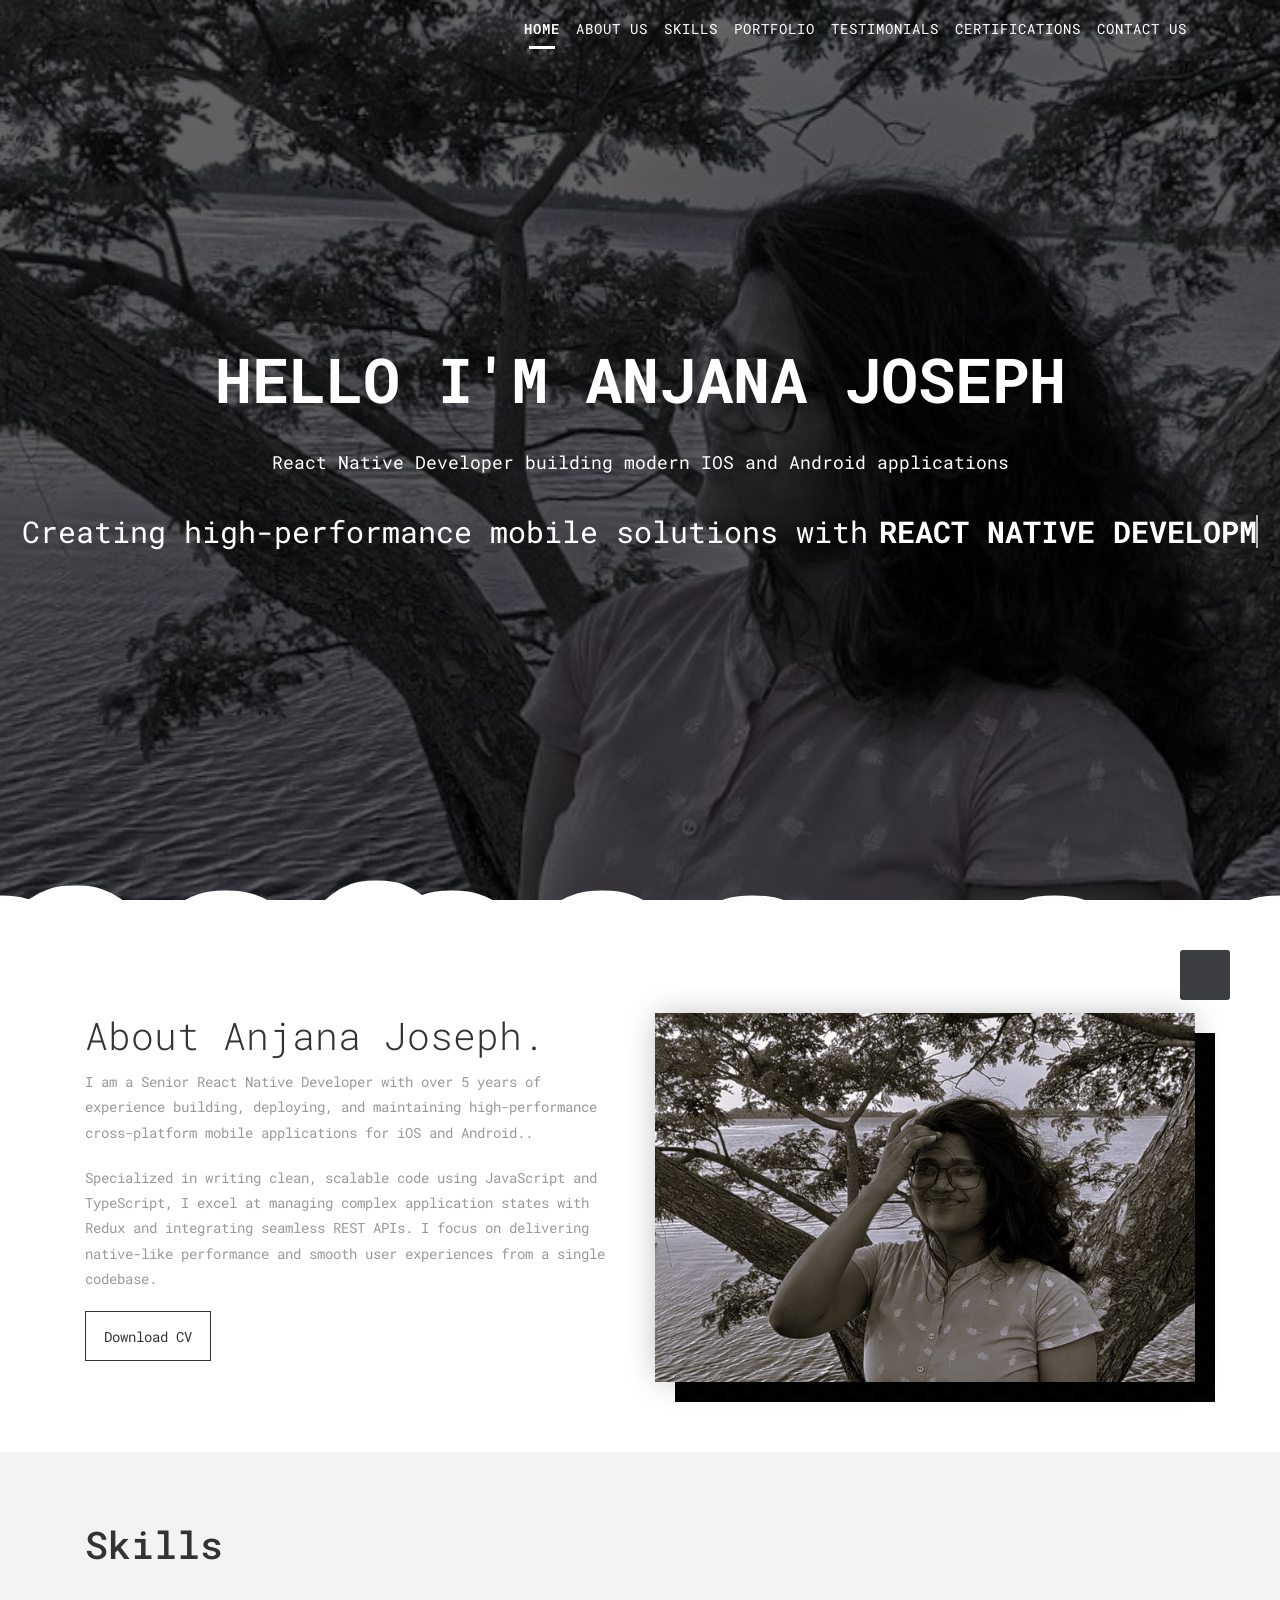
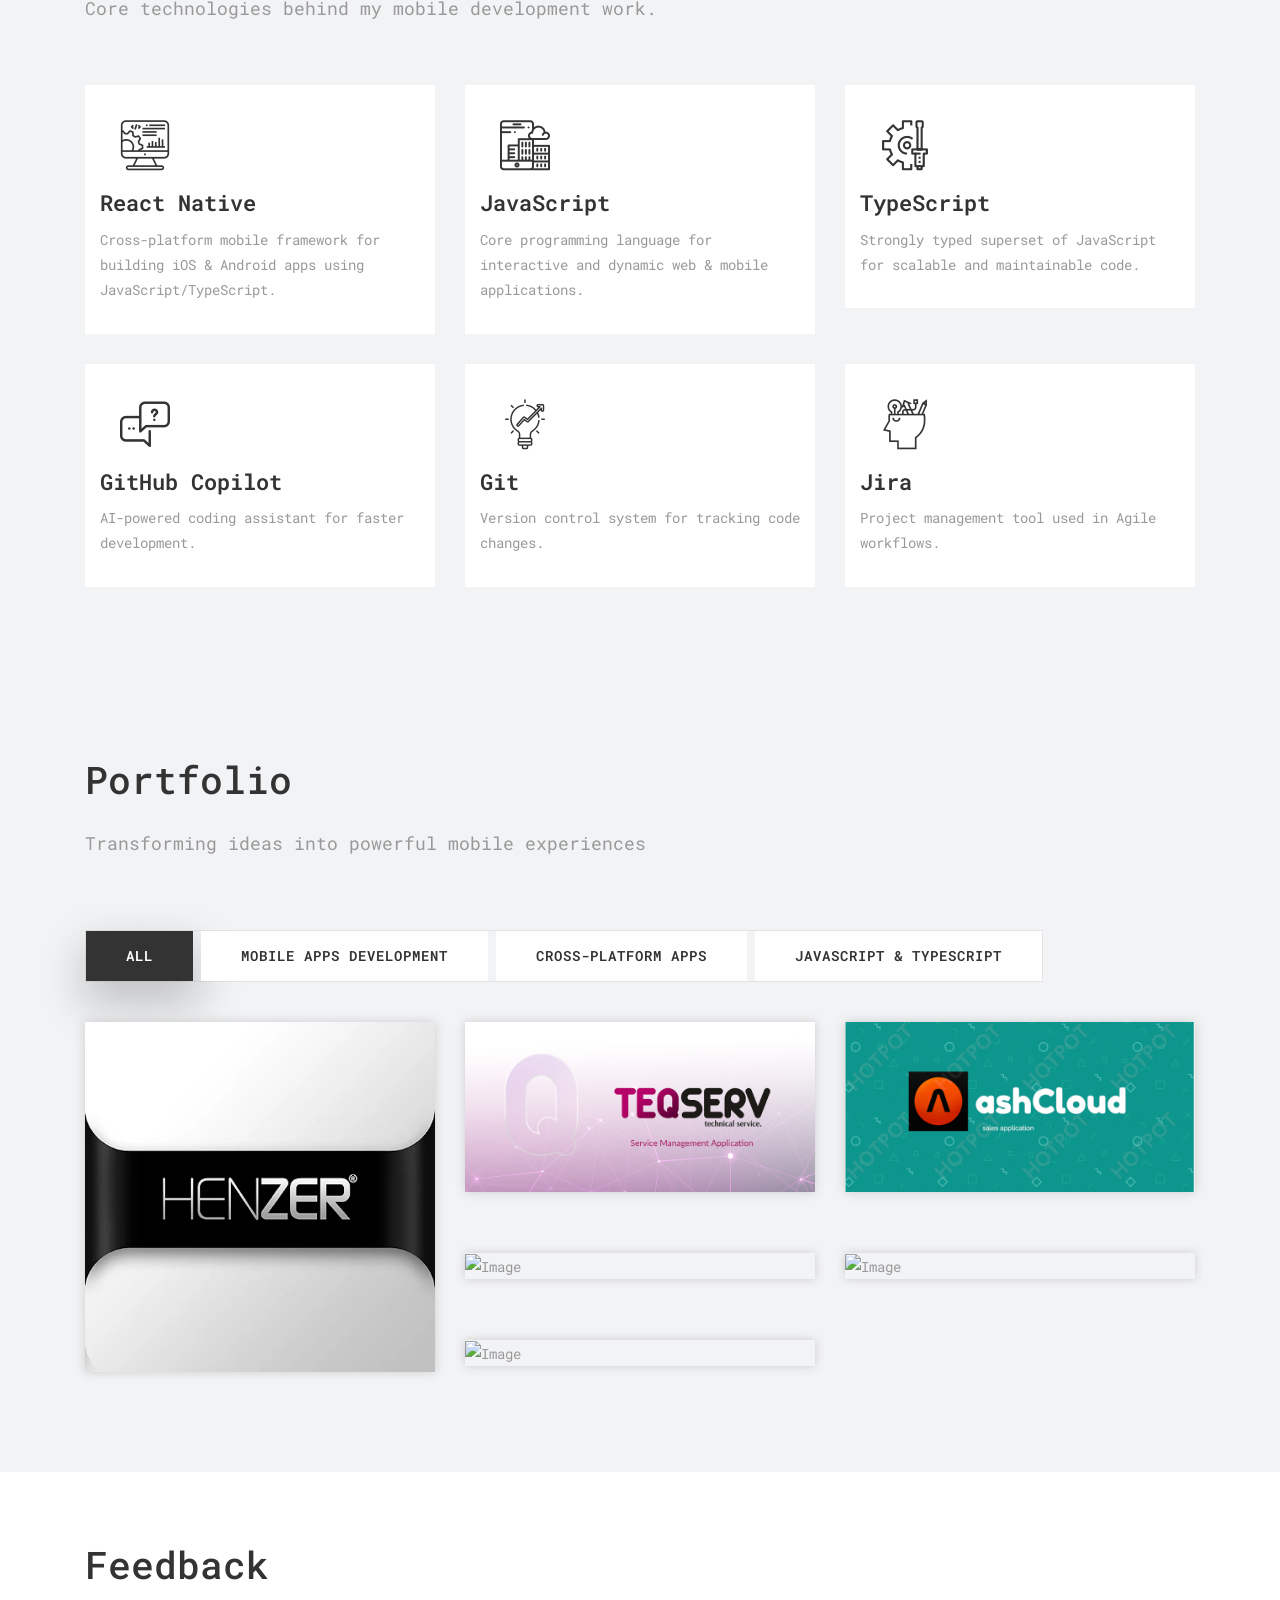
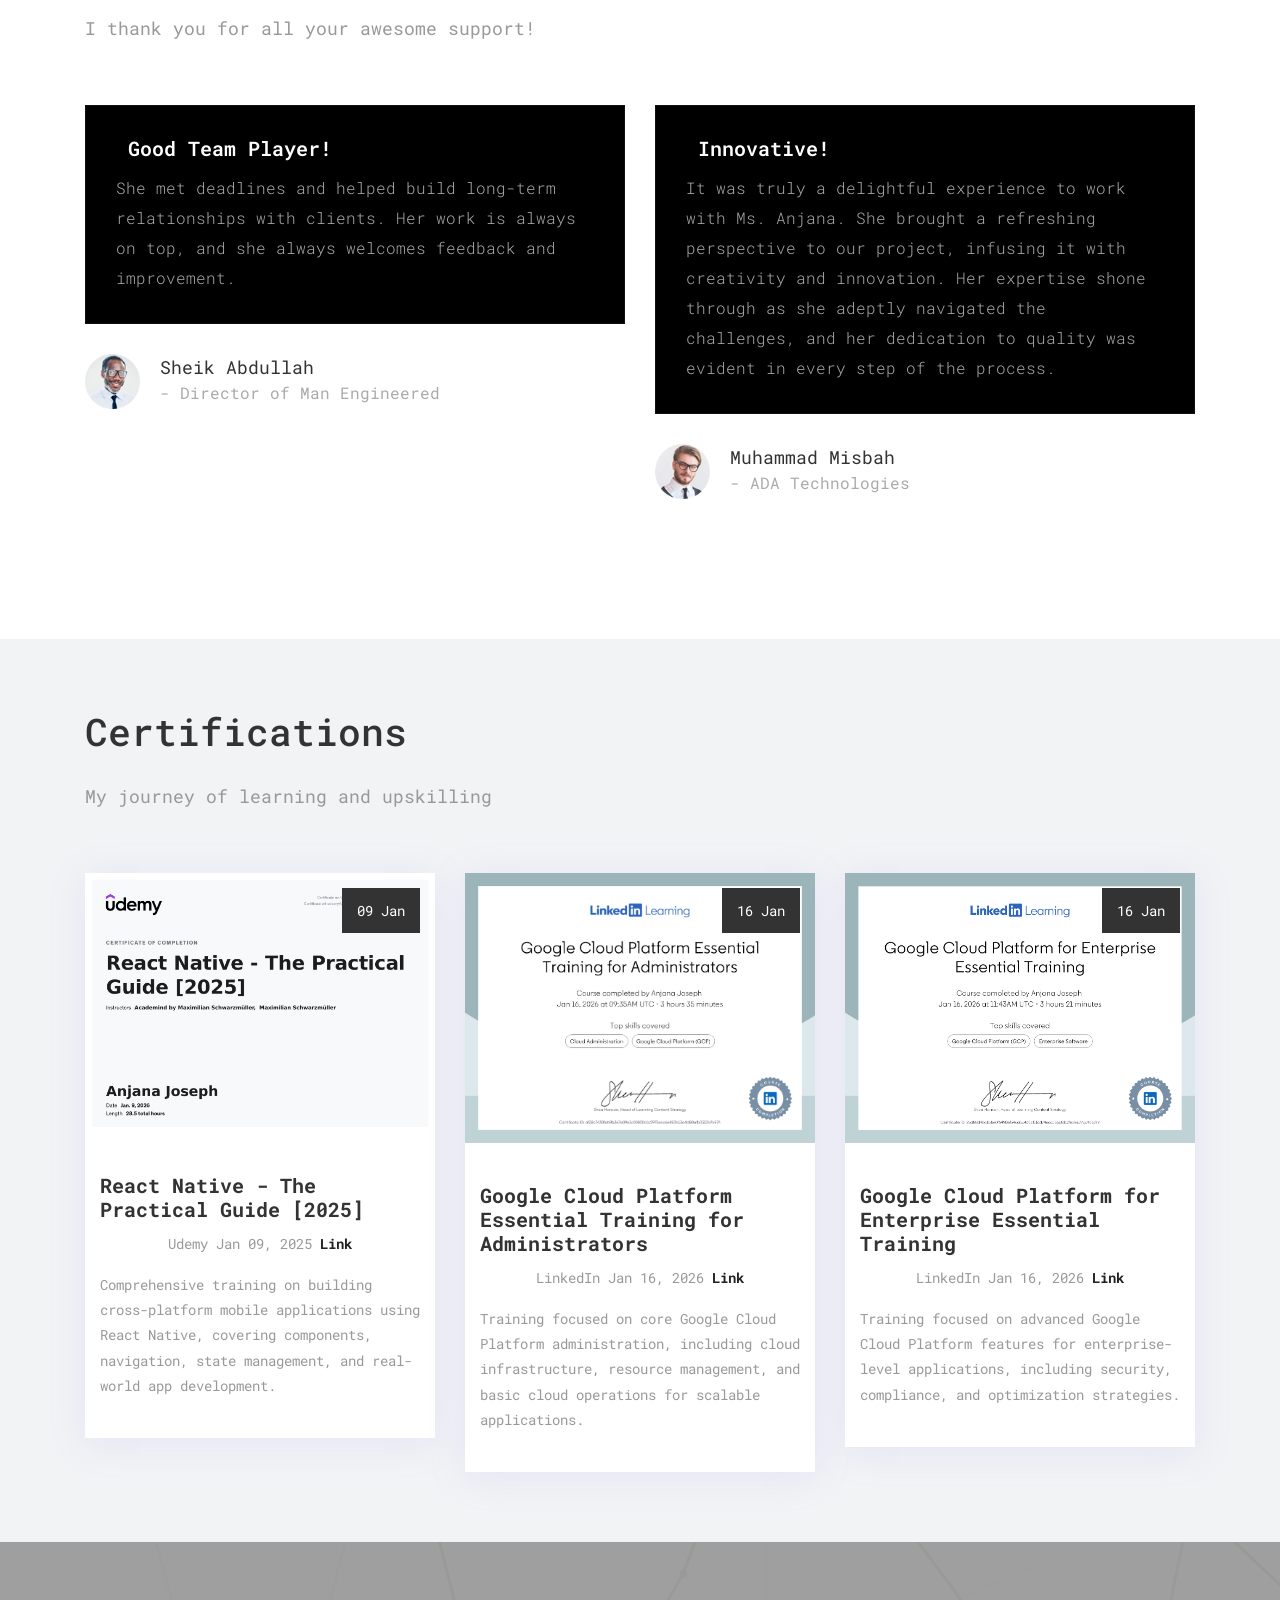
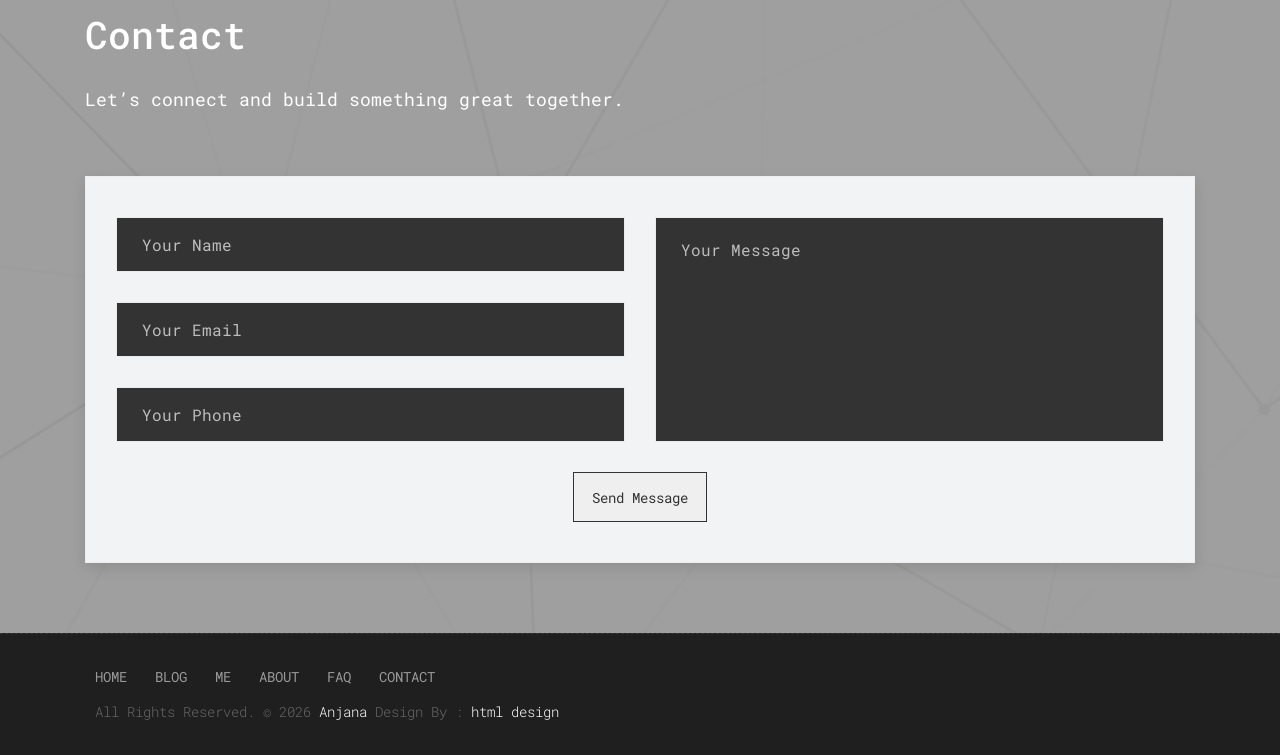
==== index.html @ df072a6b "Initial portfolio commit" ====
<!DOCTYPE html>
<html lang="en">

    <!-- Basic -->
    <meta charset="utf-8">
    <meta http-equiv="X-UA-Compatible" content="IE=edge">   
   
    <!-- Mobile Metas -->
    <meta name="viewport" content="width=device-width, minimum-scale=1.0, maximum-scale=1.0, user-scalable=no">
 
     <!-- Site Metas -->
    <title>Anjana - React Native Developer</title>  
    <meta name="keywords" content="">
    <meta name="description" content="">
    <meta name="author" content="">

    <!-- Site Icons -->
    <link rel="shortcut icon" href="images/apple-touch-icon.png" type="image/x-icon" />
    <link rel="apple-touch-icon" href="images/apple-touch-icon.png">

    <!-- Bootstrap CSS -->
    <link rel="stylesheet" href="css/bootstrap.min.css">
    <!-- Site CSS -->
    <link rel="stylesheet" href="style.css">
    <!-- Responsive CSS -->
    <link rel="stylesheet" href="css/responsive.css">
    <!-- Custom CSS -->
    <link rel="stylesheet" href="css/custom.css">
	<script src="js/modernizr.js"></script> <!-- Modernizr -->

    <!--[if lt IE 9]>
      <script src="https://oss.maxcdn.com/libs/html5shiv/3.7.0/html5shiv.js"></script>
      <script src="https://oss.maxcdn.com/libs/respond.js/1.4.2/respond.min.js"></script>
    <![endif]-->

</head>
<body id="page-top" class="politics_version">

    <!-- LOADER -->
    <div id="preloader">
        <div id="main-ld">
			<div id="loader"></div>  
		</div>
    </div><!-- end loader -->
    <!-- END LOADER -->
	
    <!-- Navigation -->
    <nav class="navbar navbar-expand-lg navbar-dark fixed-top" id="mainNav">
      <div class="container">
        <a class="navbar-brand js-scroll-trigger" href="#page-top">
		
		</a>
        <button class="navbar-toggler navbar-toggler-right" type="button" data-toggle="collapse" data-target="#navbarResponsive" aria-controls="navbarResponsive" aria-expanded="false" aria-label="Toggle navigation">
          Menu
          <i class="fa fa-bars"></i>
        </button>
        <div class="collapse navbar-collapse" id="navbarResponsive">
          <ul class="navbar-nav text-uppercase ml-auto">
            <li class="nav-item">
              <a class="nav-link js-scroll-trigger active" href="#home">Home</a>
            </li>
            <li class="nav-item">
              <a class="nav-link js-scroll-trigger" href="#about">About Us</a>
            </li>
            <li class="nav-item">
              <a class="nav-link js-scroll-trigger" href="#services">Skills</a>
            </li>
            <li class="nav-item">
              <a class="nav-link js-scroll-trigger" href="#portfolio">Portfolio</a>
            </li>
            <li class="nav-item">
              <a class="nav-link js-scroll-trigger" href="#testimonials">Testimonials</a>
            </li>
			<li class="nav-item">
              <a class="nav-link js-scroll-trigger" href="#blog">Certifications</a>
            </li>
			<li class="nav-item">
              <a class="nav-link js-scroll-trigger" href="#contact">Contact Us</a>
            </li>
          </ul>
        </div>
      </div>
    </nav>
	
	<section id="home" class="main-banner parallaxie" style="background: url('uploads/banner-02.jpg')">
		<div class="heading">
			<h1>hello i'm Anjana Joseph</h1>
			<p>React Native Developer building modern IOS and Android applications</p>
			<h3 class="cd-headline clip is-full-width">
				<span>Creating high-performance mobile solutions with</span>
				<span class="cd-words-wrapper">
					<b class="is-visible">React Native Development</b>
                    <b>Mobile App Development</b>
                    <b>Cross-Platform Apps</b>
                    <b>UI/UX Development</b>
                    <b>iOS & Android Apps</b>
                    <b>Frontend Development</b>
                    <b>JavaScript & TypeScript</b>
                    <b>Redux Architecture</b>
                    <b>REST API Integration</b>
                    <b>App Performance Optimization</b>
				</span>
			</h3>
		</div>
	</section>

	<svg id="clouds" class="hidden-xs" xmlns="http://www.w3.org/2000/svg" version="1.1" width="100%" height="100" viewBox="0 0 85 100" preserveAspectRatio="none">
        <path d="M-5 100 Q 0 20 5 100 Z
            M0 100 Q 5 0 10 100
            M5 100 Q 10 30 15 100
            M10 100 Q 15 10 20 100
            M15 100 Q 20 30 25 100
            M20 100 Q 25 -10 30 100
            M25 100 Q 30 10 35 100
            M30 100 Q 35 30 40 100
            M35 100 Q 40 10 45 100
            M40 100 Q 45 50 50 100
            M45 100 Q 50 20 55 100
            M50 100 Q 55 40 60 100
            M55 100 Q 60 60 65 100
            M60 100 Q 65 50 70 100
            M65 100 Q 70 20 75 100
            M70 100 Q 75 45 80 100
            M75 100 Q 80 30 85 100
            M80 100 Q 85 20 90 100
            M85 100 Q 90 50 95 100
            M90 100 Q 95 25 100 100
            M95 100 Q 100 15 105 100 Z">
        </path>
    </svg>

    <div id="about" class="section wb">
        <div class="container">
            <div class="row">
                <div class="col-md-6">
                    <div class="message-box">                        
                        <h2>About Anjana Joseph.</h2>
                        <p> I am a Senior React Native Developer with over 5 years of experience building, deploying, and maintaining high-performance cross-platform mobile applications for iOS and Android.. </p>
						<p>Specialized in writing clean, scalable code using JavaScript and TypeScript, I excel at managing complex application states with Redux and integrating seamless REST APIs. I focus on delivering native-like performance and smooth user experiences from a single codebase.</p>

                        <a href="#" class="sim-btn btn-hover-new" data-text="Download CV"><span>Download CV</span></a>
                    </div><!-- end messagebox -->
                </div><!-- end col -->

                <div class="col-md-6">
                    <div class="right-box-pro wow fadeIn">
                        <img src="uploads/about_05.jpg" alt="" class="img-fluid img-rounded">
                    </div><!-- end media -->
                </div><!-- end col -->
            </div><!-- end row -->
        </div><!-- end container -->
    </div><!-- end section -->
	
    <div id="services" class="section lb">
        <div class="container">
            <div class="section-title text-left">
                <h3>Skills</h3>
                <p>Core technologies behind my mobile development work.</p>
            </div><!-- end title -->

            <div class="row">
				<div class="col-md-4">
                    <div class="services-inner-box">
						<div class="ser-icon">
							<i class="flaticon-seo"></i>
						</div>
						<h2>React Native</h2>
						<p>Cross-platform mobile framework for building iOS & Android apps using JavaScript/TypeScript.</p>
					</div>
                </div><!-- end col -->
                <div class="col-md-4">
                    <div class="services-inner-box">
						<div class="ser-icon">
							<i class="flaticon-development"></i>
						</div>
						<h2>JavaScript</h2>
						<p>Core programming language for interactive and dynamic web & mobile applications.</p>
					</div>
                </div><!-- end col -->
				<div class="col-md-4">
                    <div class="services-inner-box">
						<div class="ser-icon">
							<i class="flaticon-process"></i>
						</div>
						<h2>TypeScript</h2>
						<p>Strongly typed superset of JavaScript for scalable and maintainable code.</p>
					</div>
                </div><!-- end col -->
				<div class="col-md-4">
                    <div class="services-inner-box">
						<div class="ser-icon">
							<i class="flaticon-discuss-issue"></i>
						</div>
						<h2>GitHub Copilot</h2>
						<p>AI-powered coding assistant for faster development.</p>
					</div>
                </div><!-- end col -->
				<div class="col-md-4">
                    <div class="services-inner-box">
						<div class="ser-icon">
							<i class="flaticon-idea"></i>
						</div>
						<h2>Git</h2>
						<p>Version control system for tracking code changes.</p>
					</div>
                </div><!-- end col -->
				<div class="col-md-4">
                    <div class="services-inner-box">
						<div class="ser-icon">
							<i class="flaticon-idea-1"></i>
						</div>
						<h2>Jira</h2>
						<p>Project management tool used in Agile workflows.</p>
					</div>
                </div><!-- end col -->
            </div><!-- end row -->
        </div><!-- end container -->
    </div><!-- end section -->
	
	<div id="portfolio" class="section lb">
		<div class="container">
			<div class="section-title text-left">
                <h3>Portfolio</h3>
                <p>Transforming ideas into powerful mobile experiences</p>
            </div><!-- end title -->
			
			<div class="gallery-menu row">
				<div class="col-md-12">
					<div class="button-group filter-button-group text-left">
						<button class="active" data-filter="*">All</button>
						<button data-filter=".gal_a">Mobile Apps Development</button>
						<button data-filter=".gal_b">Cross-Platform Apps</button>
						<button data-filter=".gal_c">JavaScript & TypeScript</button>

					</div>
				</div>
			</div>
			
			<div class="gallery-list row">
				<div class="col-md-4 col-sm-6 gallery-grid gal_a gal_b">
					<div class="gallery-single fix">
						<img src="uploads/henzer.webp" class="img-fluid" alt="Image">
						<div class="img-overlay">
							<a href="uploads/henzer.webp" data-rel="prettyPhoto[gal]" class="hoverbutton global-radius"><i class="fa fa-picture-o"></i></a>
						</div>
					</div>
				</div>
				
				<div class="col-md-4 col-sm-6 gallery-grid gal_c gal_b">
					<div class="gallery-single fix">
						<img src="uploads/Teqserv" class="img-fluid" alt="Image">
						<div class="img-overlay">
							<a href="uploads/Teqserv" data-rel="prettyPhoto[gal]" class="hoverbutton global-radius"><i class="fa fa-picture-o"></i></a>
						</div>
					</div>
				</div>
				
				<div class="col-md-4 col-sm-6 gallery-grid gal_a gal_c">
					<div class="gallery-single fix">
						<img src="uploads/ashcloud.webp" class="img-fluid" alt="Image">
						<div class="img-overlay">
							<a href="uploads/ashcloud.webp" data-rel="prettyPhoto[gal]" class="hoverbutton global-radius"><i class="fa fa-picture-o"></i></a>
						</div>
					</div>
				</div>
				
				<div class="col-md-4 col-sm-6 gallery-grid gal_b gal_a">
					<div class="gallery-single fix">
						<img src="uploads/gallery_img-04.jpg" class="img-fluid" alt="Image">
						<div class="img-overlay">
							<a href="uploads/gallery_img-04.jpg" data-rel="prettyPhoto[gal]" class="hoverbutton global-radius"><i class="fa fa-picture-o"></i></a>
						</div>
					</div>
				</div>
				
				<div class="col-md-4 col-sm-6 gallery-grid gal_a gal_c">
					<div class="gallery-single fix">
						<img src="uploads/gallery_img-05.jpg" class="img-fluid" alt="Image">
						<div class="img-overlay">
							<a href="uploads/gallery_img-05.jpg" data-rel="prettyPhoto[gal]" class="hoverbutton global-radius"><i class="fa fa-picture-o"></i></a>
						</div>
					</div>
				</div>
				
				<div class="col-md-4 col-sm-6 gallery-grid gal_c gal_a">
					<div class="gallery-single fix">
						<img src="uploads/gallery_img-06.jpg" class="img-fluid" alt="Image">
						<div class="img-overlay">
							<a href="uploads/gallery_img-06.jpg" data-rel="prettyPhoto[gal]" class="hoverbutton global-radius"><i class="fa fa-picture-o"></i></a>
						</div>
					</div>
				</div>
			</div>
			</div>
		</div>
	</div>
	
	 <div id="testimonials" class="section wb">
        <div class="container">
            <div class="section-title text-left">
                <h3>Feedback</h3>
                <p>I thank you for all your awesome support! </p>
            </div><!-- end title -->

            <div class="row">
                <div class="col-md-12 col-sm-12">
                    <div class="testi-carousel owl-carousel owl-theme">
               
                        <div class="testimonial clearfix">
                            <div class="desc">
                                <h3><i class="fa fa-quote-left"></i> Good Team Player!</h3>
                                <p class="lead">She met deadlines and helped build long-term relationships with clients. Her work is always on top, and she always welcomes feedback and improvement.</p>
                            </div>
                            <div class="testi-meta">
                                <img src="uploads/testi_01.png" alt="" class="img-fluid alignleft">
                                <h4>Sheik Abdullah <small>- Director of Man Engineered </small></h4>
                            </div>
                            <!-- end testi-meta -->
                        </div>
                        <!-- end testimonial -->

                        <div class="testimonial clearfix">
                            <div class="desc">
                                <h3><i class="fa fa-quote-left"></i> Innovative!</h3>
                                <p class="lead">It was truly a delightful experience to work with Ms. Anjana. She brought a refreshing perspective to our project, infusing it with creativity and innovation. Her expertise shone through as she adeptly navigated the challenges, and her dedication to quality was evident in every step of the process.</p>
                            </div>
                            <div class="testi-meta">
                                <img src="uploads/testi_02.png" alt="" class="img-fluid alignleft">
                                <h4>Muhammad Misbah <small>- ADA Technologies</small></h4>
                            </div>
                            <!-- end testi-meta -->
                        </div>
                        <!-- end testimonial -->

                        <div class="testimonial clearfix">
                            <div class="desc">
                                <h3><i class="fa fa-quote-left"></i>Good Leadership</h3>
                                <p class="lead">Anjana's unwavering commitment to tasks and readiness to exceed expectations make her stand out among her peers. I've had the honor of observing Anjana's outstanding leadership abilities, characterized by a natural talent for inspiring and motivating the team, steering us toward success.
                                </p>
                            </div>
                            <div class="testi-meta">
                                <img src="uploads/testi_03.png" alt="" class="img-fluid alignleft">
                                <h4>Theertha Suresh <small>- ProArch</small></h4>
                            </div>
                            <!-- end testi-meta -->
                        </div><!-- end testimonial -->
                    </div><!-- end carousel -->
                </div><!-- end col -->
            </div><!-- end row -->
        </div><!-- end container -->
    </div><!-- end section -->
	
	<div id="blog" class="section lb">
		<div class="container">
			<div class="section-title text-left">
                <h3>Certifications</h3>
                <p>My journey of learning and upskilling</p>
            </div><!-- end title -->
			
			<div class="row">
				<div class="col-md-4 col-sm-6 col-lg-4">
					<div class="post-box">
						<div class="post-thumb">
							<img src="uploads/cert1.jpg" class="img-fluid" alt="post-img" />
							<div class="date">
								<span>09</span>
								<span>Jan</span>
							</div>
						</div>
						<div class="post-info">
							<h4>React Native - The Practical Guide [2025] </h4>
							<ul>
                                <li>Udemy</li>
                                <li>Jan 09, 2025</li>
                                <li><a href="https://www.linkedin.com/in/anjanajosephp/overlay/1768975377378/single-media-viewer/?profileId=ACoAACcUQBgBf388fxeFXhObDaKJLU_wM_fY4YI"><b> Link</b></a></li>
                            </ul>
							<p>Comprehensive training on building cross-platform mobile applications using React Native, covering components, navigation, state management, and real-world app development.</p>
						</div>
					</div>
				</div>
				<div class="col-md-4 col-sm-6 col-lg-4">
					<div class="post-box">
						<div class="post-thumb">
							<img src="uploads/cert2.png" class="img-fluid" alt="post-img" />
							<div class="date">
								<span>16</span>
								<span>Jan</span>
							</div>
						</div>
						<div class="post-info">
							<h4>Google Cloud Platform Essential Training for Administrators</h4>
							<ul>
                                <li>LinkedIn</li>
                                <li>Jan 16, 2026</li>
                                <li><a href="https://www.linkedin.com/in/anjanajosephp/overlay/1768974335937/single-media-viewer/?profileId=ACoAACcUQBgBf388fxeFXhObDaKJLU_wM_fY4YI"><b> Link</b></a></li>
                            </ul>
							<p>Training focused on core Google Cloud Platform administration, including cloud infrastructure, resource management, and basic cloud operations for scalable applications.</p>
						</div>
					</div>
				</div>
				<div class="col-md-4 col-sm-6 col-lg-4">
					<div class="post-box">
						<div class="post-thumb">
							<img src="uploads/cert3.png" class="img-fluid" alt="post-img" />
							<div class="date">
								<span>16</span>
								<span>Jan</span>
							</div>
						</div>
						<div class="post-info">
							<h4>Google Cloud Platform for Enterprise Essential Training</h4>
							<ul>
                                <li>LinkedIn</li>
                                <li>Jan 16, 2026</li>
                                <li><a href="https://www.linkedin.com/in/anjanajosephp/overlay/1768974315447/single-media-viewer/?profileId=ACoAACcUQBgBf388fxeFXhObDaKJLU_wM_fY4YI"><b>Link</b></a></li>
                            </ul>
							<p>Training focused on advanced Google Cloud Platform features for enterprise-level applications, including security, compliance, and optimization strategies.</p>
						</div>
					</div>
				</div>
			</div>
			
		</div>
	</div>

    <div id="contact" class="section db">
        <div class="container">
            <div class="section-title text-left">
                <h3>Contact</h3>
                <p>Let’s connect and build something great together.</p>
            </div><!-- end title -->
            <input type="hidden" name="_replyto" value="">
            <div class="row">
                <div class="col-md-12">
                    <div class="contact_form">
                        <div id="message"></div>
                        <form id="contactForm" action="https://formspree.io/f/mvzygevk" method="POST">
                            
							<div class="row">
								<div class="col-md-6">
									<div class="form-group">
										<input class="form-control" id="name" type="text" placeholder="Your Name" required="required" data-validation-required-message="Please enter your name.">
										<p class="help-block text-danger"></p>
									</div>
									<div class="form-group">
										<input class="form-control" id="email" type="email" placeholder="Your Email" required="required" data-validation-required-message="Please enter your email address.">
										<p class="help-block text-danger"></p>
									</div>
									<div class="form-group">
										<input class="form-control" id="phone" type="tel" placeholder="Your Phone" required="required" data-validation-required-message="Please enter your phone number.">
										<p class="help-block text-danger"></p>
									</div>
								</div>
								<div class="col-md-6">
									<div class="form-group">
										<textarea class="form-control" id="message" placeholder="Your Message" required="required" data-validation-required-message="Please enter a message."></textarea>
										<p class="help-block text-danger"></p>
									</div>
								</div>
								<div class="clearfix"></div>
								<div class="col-lg-12 text-center">
									<div id="success"></div>
									<button id="sendMessageButton" class="sim-btn btn-hover-new" data-text="Send Message" type="submit">Send Message</button>
								</div>
							</div>
						</form>
                    </div>
                </div><!-- end col -->
            </div><!-- end row -->
        </div><!-- end container -->
    </div><!-- end section -->

    <div class="copyrights">
        <div class="container">
            <div class="footer-distributed">
                <div class="footer-left">
                    <p class="footer-links">
                        <a href="#">Home</a>
                        <a href="#">Blog</a>
                        <a href="#">Me</a>
                        <a href="#">About</a>
                        <a href="#">Faq</a>
                        <a href="#">Contact</a>
                    </p>
                    <p class="footer-company-name">All Rights Reserved. &copy; 2026 <a href="#">Anjana</a> Design By : 
					<a href="https://html.design/">html design</a></p>
                </div>
            </div>
        </div><!-- end container -->
    </div><!-- end copyrights -->

    <a href="#" id="scroll-to-top" class="dmtop global-radius"><i class="fa fa-angle-up"></i></a>

    <!-- ALL JS FILES -->
    <script src="js/all.js"></script>
	<!-- Camera Slider -->
	<script src="js/jquery.mobile.customized.min.js"></script>
	<script src="js/jquery.easing.1.3.js"></script> 
	<script src="js/parallaxie.js"></script>
	<script src="js/headline.js"></script>
	<!-- Contact form JavaScript -->
    <script src="js/jqBootstrapValidation.js"></script>
    <script src="js/contact_me.js"></script>
    <!-- ALL PLUGINS -->
    <script src="js/custom.js"></script>
    <script src="js/jquery.vide.js"></script>

</body>
</html>
---- style.css ----
/*------------------------------------------------------------------
    Version: 1.0
-------------------------------------------------------------------*/

/*------------------------------------------------------------------
    IMPORT FONTS
-------------------------------------------------------------------*/

@import url('https://fonts.googleapis.com/css?family=Roboto+Mono:300,400,500,700');

/*------------------------------------------------------------------
    IMPORT FILES
-------------------------------------------------------------------*/

@import url(css/animate.css);
@import url(css/camera.css);
@import url(css/flaticon.css);
@import url(css/prettyPhoto.css);
@import url(css/owl.carousel.css);
@import url(css/font-awesome.min.css);

/*------------------------------------------------------------------
    SKELETON
-------------------------------------------------------------------*/

body {
    color: #999999;
    font-size: 14px;
    font-family: 'Roboto Mono', monospace;
    line-height: 1.80857;
}

html, body{
	height: 100%;
}

body.demos .section {
    background: url(images/bg.png) repeat top center #f2f3f5;
}

body.demos .section-title img {
    max-width: 280px;
    display: block;
    margin: 10px auto;
}

body.demos .service-widget h3 {
    border-bottom: 1px solid #ededed;
    font-size: 18px;
    padding: 20px 0;
    background-color: #ffffff;
}

body.demos .service-widget {
    margin: 0 0 30px;
    padding: 30px;
    background-color: #fff
}

body.demos .container-fluid {
    max-width: 1080px
}

a {
    color: #1f1f1f;
    text-decoration: none !important;
    outline: none !important;
    -webkit-transition: all .3s ease-in-out;
    -moz-transition: all .3s ease-in-out;
    -ms-transition: all .3s ease-in-out;
    -o-transition: all .3s ease-in-out;
    transition: all .3s ease-in-out;
}

h1,
h2,
h3,
h4,
h5,
h6 {
    letter-spacing: 0;
    font-weight: normal;
    position: relative;
    padding: 0 0 10px 0;
    font-weight: normal;
    line-height: 120% !important;
    color: #333333;
    margin: 0
}

h1 {
    font-size: 24px
}

h2 {
    font-size: 22px
}

h3 {
    font-size: 18px
}

h4 {
    font-size: 16px
}

h5 {
    font-size: 14px
}

h6 {
    font-size: 13px
}

h1 a,
h2 a,
h3 a,
h4 a,
h5 a,
h6 a {
    color: #212121;
    text-decoration: none!important;
    opacity: 1
}

h1 a:hover,
h2 a:hover,
h3 a:hover,
h4 a:hover,
h5 a:hover,
h6 a:hover {
    opacity: .8
}

a {
    color: #222222;
    text-decoration: none;
    outline: none;
}

a,
.btn {
    text-decoration: none !important;
    outline: none !important;
    -webkit-transition: all .3s ease-in-out;
    -moz-transition: all .3s ease-in-out;
    -ms-transition: all .3s ease-in-out;
    -o-transition: all .3s ease-in-out;
    transition: all .3s ease-in-out;
}

.btn-custom {
    margin-top: 20px;
    background-color: transparent !important;
    border: 2px solid #ddd;
    padding: 12px 40px;
    font-size: 16px;
}

.lead {
    font-size: 18px;
    line-height: 30px;
    color: #767676;
    margin: 0;
    padding: 0;
}

blockquote {
    margin: 20px 0 20px;
    padding: 30px;
}

ul, li, ol{
	margin: 0px;
	list-style: none;
	padding: 0px;
}


/*------------------------------------------------------------------
    WP CORE
-------------------------------------------------------------------*/

.first {
    clear: both
}

.last {
    margin-right: 0
}

.alignnone {
    margin: 5px 20px 20px 0;
}

.aligncenter,
div.aligncenter {
    display: block;
    margin: 5px auto 5px auto;
}

.alignright {
    float: right;
    margin: 10px 0 20px 20px;
}

.alignleft {
    float: left;
    margin: 10px 20px 20px 0;
}

a img.alignright {
    float: right;
    margin: 10px 0 20px 20px;
}

a img.alignnone {
    margin: 10px 20px 20px 0;
}

a img.alignleft {
    float: left;
    margin: 10px 20px 20px 0;
}

a img.aligncenter {
    display: block;
    margin-left: auto;
    margin-right: auto
}

.wp-caption {
    background: #fff;
    border: 1px solid #f0f0f0;
    max-width: 96%;
    /* Image does not overflow the content area */
    padding: 5px 3px 10px;
    text-align: center;
}

.wp-caption.alignnone {
    margin: 5px 20px 20px 0;
}

.wp-caption.alignleft {
    margin: 5px 20px 20px 0;
}

.wp-caption.alignright {
    margin: 5px 0 20px 20px;
}

.wp-caption img {
    border: 0 none;
    height: auto;
    margin: 0;
    max-width: 98.5%;
    padding: 0;
    width: auto;
}

.wp-caption p.wp-caption-text {
    font-size: 11px;
    line-height: 17px;
    margin: 0;
    padding: 0 4px 5px;
}


/* Text meant only for screen readers. */

.screen-reader-text {
    clip: rect(1px, 1px, 1px, 1px);
    position: absolute !important;
    height: 1px;
    width: 1px;
    overflow: hidden;
}

.screen-reader-text:focus {
    background-color: #f1f1f1;
    border-radius: 3px;
    box-shadow: 0 0 2px 2px rgba(0, 0, 0, 0.6);
    clip: auto !important;
    color: #21759b;
    display: block;
    font-size: 14px;
    font-size: 0.875rem;
    font-weight: bold;
    height: auto;
    left: 5px;
    line-height: normal;
    padding: 15px 23px 14px;
    text-decoration: none;
    top: 5px;
    width: auto;
    z-index: 100000;
    /* Above WP toolbar. */
}


/*------------------------------------------------------------------
    HEADER
-------------------------------------------------------------------*/

.navbar-dark{
	
}

.navbar-dark .navbar-nav .nav-link{
	color: #ffffff;
	letter-spacing: 1px;
	font-size: 14px;
	position: relative;
}
.navbar-dark .navbar-nav .nav-link:hover{
	color: #ffffff;
}
.navbar-dark .navbar-nav .nav-link.active{
	font-weight: 600;
}
.navbar-dark .navbar-nav .nav-link::after {
    content: '';
    width: 0;
    height: 3px;
    background: #ffffff;
    position: absolute;
    bottom: 0;
    left: 0;
	right: 0;
	text-align: center;
	margin: 0 auto;
    border-radius: 0px;
    -webkit-transition: all .5s;
    transition: all .5s;
    z-index: -1;
}
.navbar-dark .navbar-nav .nav-link.active::after {
	width: 50%;
}

/*------------------------------------------------------------------
    SECTIONS
-------------------------------------------------------------------*/

.main-banner{
	height: 100%;
	position: relative;
}

.main-banner{
	display: table;
    width: 100%;
	text-align: center;
}
.main-banner::after {
    content: " ";
    position: absolute;
    top: 0;
    bottom: 0;
    left: 0;
    right: 0;
    background-color: #000;
    z-index: 0;
    opacity: .6;
}
.heading{
	color: #fff;
	display: table-cell;
	vertical-align: middle;
	position: relative;
	z-index: 1;
}
.heading h1{
	color: #ffffff;
	font-weight: 700;
	font-size: 62px;
	text-transform: uppercase;
}
.heading p{
	font-size: 18px;
	padding: 20px 0px;
}

.heading h3{
	color: ffffff;
}

.cd-words-wrapper {
  display: inline-block;
  position: relative;
  text-align: left;
}
.cd-words-wrapper b {
  display: inline-block;
  position: absolute;
  white-space: nowrap;
  left: 0;
  top: 0;
}
.cd-words-wrapper b.is-visible {
  position: relative;
}
.no-js .cd-words-wrapper b {
  opacity: 0;
}
.no-js .cd-words-wrapper b.is-visible {
  opacity: 1;
}

/* -------------------------------- 

xclip 

-------------------------------- */
.cd-headline.clip span {
  display: inline-block;
  padding: .2em 0;
  color: #ffffff;
  font-size: 30px;
}
.cd-headline.clip span b{
	text-transform: uppercase;
}
.cd-headline.clip .cd-words-wrapper {
  overflow: hidden;
  vertical-align: top;
}
.cd-headline.clip .cd-words-wrapper::after {
  /* line */
  content: '';
  position: absolute;
  top: 0;
  right: 0;
  width: 2px;
  height: 100%;
  background-color: #aebcb9;
}
.cd-headline.clip b {
  opacity: 0;
}
.cd-headline.clip b.is-visible {
  opacity: 1;
}


#mainNav.navbar-shrink {
    padding-top: 10px;
    padding-bottom: 10px;
    background-color: #333333;
}

#clouds{
	margin-top: -5%;
	position: relative;
	z-index: 1;
}
#clouds path {
    fill: #ffffff;
    bottom: -10px;
    overflow: hidden;
    stroke: #ffffff;
}

.section {
    display: block;
    position: relative;
    overflow: hidden;
    padding: 70px 0;
}

.noover {
    overflow: visible;
}

.noover .btn-dark {
    border: 0 !important;
}

.nopad {
    padding: 0;
}

.nopadtop {
    padding-top: 0;
}

.section.wb {
    background-color: #ffffff;
}

.section.lb {
    background-color: #f2f3f5;
}

.section.db {
    background-color: #111111;
}

.section.color1 {
    background-color: #448AFF;
}

.first-section {
    display: block;
    position: relative;
    overflow: hidden;
    padding: 16em 0 13em;
}

.first-section h2 {
    color: #ffffff;
    font-size: 68px;
    font-weight: 300;
    text-transform: capitalize;
    display: block;
    margin: 0;
    padding: 0 0 30px;
    position: relative;
}

.first-section .lead {
    font-size: 21px;
    font-weight: 300;
    padding: 0 0 40px;
    margin: 0;
    line-height: inherit;
    color: #ffffff;
}

.macbookright {
    width: 980px;
    position: absolute;
    right: -15%;
    bottom: -6%;
}

.section-title {
    display: block;
    position: relative;
    margin-bottom: 60px;
}

.section-title p {
    color: #999;
    font-weight: 400;
    font-size: 18px;
    line-height: 33px;
    margin: 0;
}

.section-title h3 {
    font-size: 38px;
    font-weight: 500;
    line-height: 62px;
    margin: 0 0 25px;
    padding: 0;
    text-transform: none;
}

.section.colorsection p,
.section.colorsection h3,
.section.db h3 {
    color: #ffffff;
}



.btn-hover-new{
	color: #333333;
	-webkit-transition: all 0.5s;
	-moz-transition: all 0.5s;
	-o-transition: all 0.5s;
	transition: all 0.5s;
	position: relative;
	border: 1px solid #333333;
	overflow: hidden;
	padding: 0px 18px;
	display: inline-block;
}

.sim-btn{
	line-height: 50px;
	height: 50px;
	text-align: center;
	margin-right: auto;
	margin-left: auto;
	margin-top: 0px;
	cursor: pointer;
}

.btn-hover-new::after {
    content: attr(data-text);
    position: absolute;
    width: 100%;
    height: 100%;
    top: 0;
    left: 0;
    opacity: 0;
    -webkit-transform: translate(-30%, 0);
    transform: translate(-30%, 0);
    -webkit-transition: all 0.3s;
    -moz-transition: all 0.3s;
    -o-transition: all 0.3s;
    transition: all 0.3s;
}

.btn-hover-new span {
    -webkit-transition: all 0.3s;
    -moz-transition: all 0.3s;
    -o-transition: all 0.3s;
    transition: all 0.3s;
}

.btn-hover-new:hover{
	color: #ffffff;
	background-color: #333333;
}
.btn-hover-new:hover > span {
    opacity: 0;
    -webkit-transform: translate(0px,40px);
    transform: translate(0px,40px);
}
.btn-hover-new:hover::after {
    opacity: 1;
    -webkit-transform: translate(0, 0);
    transform: translate(0, 0);
}




.right-box-pro{
	position: relative;
	-webkit-box-shadow: 0px 0px 30px -4px rgba(0, 0, 0, 0.3);
	box-shadow: 0px 0px 30px -4px rgba(0, 0, 0, 0.3);
}
.right-box-pro img{
	position: relative;
	z-index: 2;
}
.right-box-pro::before {
    content: "";
    background: url(images/country-quilt-dark.png);
    width: 100%;
    height: 100%;
    position: absolute;
    bottom: -20px;
    right: -20px;
    z-index: 0;
}



.services-inner-box{
	padding: 15px;
	background: #ffffff;
	margin-bottom: 30px;
}
.ser-icon{
	width: 90px;
	height: 90px;
	text-align: center;
	line-height: 90px;
}
.ser-icon i{
	font-size: 50px;
	color: #333333;
}
.services-inner-box h2{
	font-size: 22px;
	font-weight: 600;
}


/*------------------------------------------------------------------
    PORTFOLIO
-------------------------------------------------------------------*/

.item-h2,
.item-h1 {
    height: 100% !important;
    height: auto !important;
}

.isotope-item {
    z-index: 2;
    padding: 0;
}

.isotope-hidden.isotope-item {
    pointer-events: none;
    z-index: 1;
}

.isotope,
.isotope .isotope-item {
    /* change duration value to whatever you like */
    -webkit-transition-duration: 0.8s;
    -moz-transition-duration: 0.8s;
    transition-duration: 0.8s;
}

.isotope {
    -webkit-transition-property: height, width;
    -moz-transition-property: height, width;
    transition-property: height, width;
}

.isotope .isotope-item {
    -webkit-transition-property: -webkit-transform, opacity;
    -moz-transition-property: -moz-transform, opacity;
    transition-property: transform, opacity;
}

.portfolio-filter ul {
    padding: 0;
    z-index: 2;
    display: block;
    position: relative;
    margin: 0;
}

.portfolio-filter ul li {
    border-radius: 0;
    display: inline-block;
    margin: 0 5px 0 0;
    text-decoration: none;
    text-transform: uppercase;
    vertical-align: middle;
}

.portfolio-filter ul li:last-child:after {
    content: "";
}

.portfolio-filter ul li .btn-dark {
    box-shadow: none;
    background-color: transparent;
    border: 1px solid #e6e7e6 !important;
    color: #1f1f1f;
    font-weight: 400;
    font-size: 13px;
    padding: 10px 30px;
}

.da-thumbs {
    list-style: none;
    position: relative;
    padding: 0;
}

.da-thumbs .pitem {
    margin: 0;
    padding: 15px;
    position: relative;
}

.da-thumbs .pitem a,
.da-thumbs .pitem a img {
    display: block;
    position: relative;
}

.da-thumbs .pitem a {
    overflow: hidden;
}

.da-thumbs .pitem a div {
    position: absolute;
    background-color: rgba(0, 0, 0, 0.8);
    width: 100%;
    height: 100%;
}

.da-thumbs .pitem a div h3 {
    display: block;
    color: #ffffff;
    font-size: 20px;
    padding: 30px 15px;
    text-transform: capitalize;
    font-weight: normal;
}

.da-thumbs .pitem a div h3 small {
    display: block;
    color: #ffffff;
    margin-top: 5px;
    font-size: 13px;
    font-weight: 300;
}

.da-thumbs .pitem a div i {
    background-color: #1f1f1f;
    position: absolute;
    color: #ffffff !important;
    bottom: 0;
    font-size: 15px;
    z-index: 12;
    right: 0;
    width: 40px;
    height: 40px;
    line-height: 40px;
    text-align: center;
}


/*------------------------------------------------------------------
    TESTIMONIALS
-------------------------------------------------------------------*/

.logos img {
    margin: auto;
    display: block;
    text-align: center;
    width: 100%;
    opacity: 0.3;
}

.logos img:hover {
    opacity: 0.5;
}

.desc h3 i {
    color: #cccccc;
    font-size: 37px;
    vertical-align: middle;
    margin-right: 12px;
}

.desc {
    padding: 30px;
    position: relative;
    background: #000;
    border: 1px solid #111111;
}

.testi-meta {
    display: block;
    margin-top: 20px;
}

.testimonial h4 {
    font-size: 18px;
    color: #333333;
    padding: 13px 0 0;
}

.testimonial img {
    max-width: 55px;
}

.testimonial small {
    margin-top: 7px;
    font-size: 16px;
    display: block;
}

.testimonial {
    background-color: transparent;
}

.testimonial h3 {
    padding: 0 0 10px;
    font-size: 20px;
    font-weight: 600;
	color: #ffffff;
}

.testimonial small,
.testimonial .lead {
    background-color: transparent;
    color: #aaa;
    display: block;
    font-size: 16px;
    font-style: normal;
    line-height: 30px;
    margin: 0;
    padding: 0;
    position: relative;
}

.testimonial p:after {
    display: none;
}


/*------------------------------------------------------------------
    PRICING TABLES
-------------------------------------------------------------------*/

.pricing-table {
    margin: 50px 0 0 0;
    background: #fff;
    box-shadow: 0 5px 14px rgba(0, 0, 0, 0.1);
}

.pricing-table i {
    width: 30px;
    color: #c2c2c2;
    display: inline-block;
    margin-right: 10px;
    padding-right: 5px;
    border-right: 1px solid #ececec;
}

.pricing-table .btn-dark {
    padding: 10px 24px;
    font-size: 15px;
}

.pricing-table strong {
    font-weight: 600;
    margin-right: 6px;
    color: #1f1f1f;
}

.pricing-table-header {
    padding: 30px 0 25px 0;
    background: #ffffff;
}

.pricing-table-header h2 {
    font-size: 31px;
    margin: 0;
    padding: 0;
    font-weight: 300;
}

.pricing-table-header h3 {
    font-size: 15px;
    font-weight: 600;
    color: #aaaaaa;
    margin-top: 10px;
    text-transform: uppercase;
}

.pricing-table-space {
    height: 10px;
}

.pricing-table-text {
    margin: 15px 30px 0 30px;
    padding: 0 10px 15px 10px;
    border-bottom: 1px solid #ececec;
    font-weight: 300;
    line-height: 30px;
    color: #c2c2c2;
    font-size: 16px;
}

.pricing-table-text p {
    font-weight: 400;
}

.pricing-table-features {
    margin: 15px 30px 0 30px;
    padding: 0 10px 15px 30px;
    border-bottom: 1px solid #ececec;
    text-align: left;
    line-height: 30px;
    font-size: 16px;
    color: #c2c2c2;
}

.pricing-table-highlighted h3,
.pricing-table-highlighted h2 {
    color: #ffffff !important;
}

.pricing-table-sign-up {
    margin-top: 25px;
    padding-bottom: 30px;
}


/* Highlighted table */

.pricing-table-highlighted {
    margin-top: 0;
}

.m130 {
    margin-top: 130px;
}

.nav-pills {
    border: 1px solid #e1e1e1;
}

.nav-pills > li {
    width: 50%;
    padding: 10px;
    float: left;
    margin: 0 !important;
}

.nav-pills > li > a {
    margin: 0!important;
    text-align: center;
    background-color: #f4f4f4;
}


/*------------------------------------------------------------------
    ICON BOXES
-------------------------------------------------------------------*/

.icon-wrapper {
    position: relative;
    cursor: pointer;
    display: block;
    z-index: 1;
}

.icon-wrapper i {
    width: 75px;
    height: 75px;
    text-align: center;
    line-height: 75px;
    font-size: 28px;
    background-color: #f2f3f5;
    color: #1f1f1f;
    margin-top: 0;
}

.small-icons.icon-wrapper:hover i,
.small-icons.icon-wrapper:hover i:hover,
.small-icons.icon-wrapper i {
    width: auto !important;
    height: auto !important;
    line-height: 1 !important;
    padding: 0 !important;
    color: #e3e3e3 !important;
    background-color: transparent !important;
    background: none !important;
    margin-right: 10px !important;
    vertical-align: middle;
    font-size: 24px !important;
}

.small-icons.icon-wrapper h3 {
    font-size: 18px;
    padding-bottom: 5px;
}

.small-icons.icon-wrapper p {
    padding: 0;
    margin: 0;
}

.icon-wrapper h3 {
    font-size: 21px;
    padding: 0 0 15px;
    margin: 0;
}

.icon-wrapper p {
    margin-bottom: 0;
    padding-left: 95px;
}

.icon-wrapper p small {
    display: block;
    color: #999;
    margin-top: 10px;
    text-transform: none;
    font-weight: 600;
    font-size: 16px;
}

.icon-wrapper p small:after {
    content: "\f105";
    font-family: FontAwesome;
    margin-left: 5px;
    font-size: 11px;
}


/*------------------------------------------------------------------
    MESSAGE BOXES
-------------------------------------------------------------------*/

.event_dit{
	margin-top: 20px;
}
.event_dit ul {
	float: left;
	width: 100%;
	padding-bottom: 15px;
	margin-bottom: 0px;
	position: relative;
	line-height: 12px;
}
.event_dit ul li{
	float: left;
	position: relative;
}

.event_dit ul li a{
	padding: 0px 5px;
	font-size: 14px;
	line-height: 25px;
	transition: all 0.3s ease-in-out;
	-webkit-transition: all 0.3s ease-in-out;
	-moz-transition: all 0.3s ease-in-out;
	-o-transition: all 0.3s ease-in-out;
	-moz-transition: all 0.3s ease-in-out;
}

.event_dit ul li a:hover{
	color: #333333;
}

.service-widget h3 {
    font-size: 21px;
    color: #ffffff;
    padding: 20px 0 12px;
    margin: 0;
}

.participate-wrap figure{
	overflow: hidden;
	position: relative;
}
.participate-wrap figure::before{
	background-color: #333333;
	content: "";
	position: absolute;
	border-radius: 100%;
	top: 0px;
	left: 0px;
	right: 0px;
	bottom: 0px;
	margin: auto;
	width: 0px;
	height: 0px;
	opacity: 0.7;
	transition: all 0.3s ease-in-out;
	-webkit-transition: all 0.3s ease-in-out;
	-moz-transition: all 0.3s ease-in-out;
	-o-transition: all 0.3s ease-in-out;
	-moz-transition: all 0.3s ease-in-out;
}

.participate-wrap figure figcaption{
	position: absolute;
	width: 100%;
	top: 0px;
	text-align: center;
	margin-top: -20px;
	opacity: 0;
	transition: all 0.3s ease-in-out;
	-webkit-transition: all 0.3s ease-in-out;
	-moz-transition: all 0.3s ease-in-out;
	-o-transition: all 0.3s ease-in-out;
	-moz-transition: all 0.3s ease-in-out;
}

.participate-wrap figure figcaption .global-radius{
	background: #ffffff;
	width: 38px;
	height: 38px;
	display: inline-block;
	text-align: center;
	line-height: 38px;
}

.participate-wrap:hover figure::before{
	width: 100%;
	height: 100%;
	border-radius: 0px;
}

.participate-wrap:hover figure figcaption {
	top: 50%;
	opacity: 1;
}

.service-widget h3 a,
.section.wb .service-widget h3,
.section.lb .service-widget h3 {
    color: #1f1f1f;
}

.service-widget p {
    margin-bottom: 0;
    padding-bottom: 0;
}

.message-box h4 {
    text-transform: uppercase;
    padding: 0;
    margin: 0 0 5px;
    font-weight: 600;
    letter-spacing: 0.5px;
    font-size: 15px;
    color: #999;
}

.message-box h2 {
    font-size: 38px;
    font-weight: 300;
    padding: 0 0 10px;
    margin: 0;
    line-height: 62px;
    margin-top: 0;
    text-transform: none;
}

.message-box p {
    margin-bottom: 20px;
}

.message-box .lead {
    padding-top: 10px;
	font-size: 16px;
	font-style: italic;
	color: #999;
	padding-bottom: 10px;
	padding-left: 15px;
}

.post-media {
    position: relative;
}

.post-media img {
    width: 100%;
}

.post-media_pp{
	overflow: hidden;
	position: relative;
}

.service-widget{
	margin-bottom: 30px;
}

.hover-up{
	background: #076799;
}

.service-widget .post-media_pp .hover-up{
	padding: 30px;
	position: absolute;
	left: 110%;
	width: 100%;
	top: 0;
	height: 100%;
	transition: all .35s ease-in-out;
	opacity: 0;
}
.service-widget .post-media_pp:hover .hover-up{
	opacity: 1;
	left: 0;
}

.section.wb .hover-up h3{
	font-size: 32px;
	color: #ffffff;
}

.section.wb .hover-up p{
	color: #cccccc;
}

.playbutton {
    position: absolute;
    color: #ffffff !important;
    top: 40%;
    font-size: 60px;
    z-index: 12;
    left: 0;
    right: 0;
    text-align: center;
    margin: -20px auto;
}

.hoverbutton {
    background-color: #333333;
    position: absolute;
    color: #ffffff !important;
    top: 70%;
    font-size: 21px;
    z-index: 12;
    left: 0;
    opacity: 0;
    right: 0;
    width: 50px;
    height: 50px;
    line-height: 50px;
    text-align: center;
    margin: -20px auto;
}

.service-widget:hover .hoverbutton {
    opacity: 1;
}

hr.hr1 {
    position: relative;
    margin: 60px 0;
    border: 1px dashed #f2f3f5;
}

hr.hr2 {
    position: relative;
    margin: 17px 0;
    border: 1px dashed #f2f3f5;
}

hr.hr3 {
    position: relative;
    margin: 25px 0 30px 0;
    border: 1px dashed #f2f3f5;
}

hr.invis {
    border-color: transparent;
}

hr.invis1 {
    margin: 10px 0;
    border-color: transparent;
}

.section.parallax hr.hr1 {
    border-color: rgba(255, 255, 255, 0.1);
}

.sep1 {
    display: block;
    position: absolute;
    content: '';
    width: 40px;
    height: 40px;
    bottom: -20px;
    left: 50%;
    margin-left: -14px;
    background-color: #1f1f1f;
    -ms-transform: rotate(45deg);
    -webkit-transform: rotate(45deg);
    transform: rotate(45deg);
    z-index: 1;
}

.sep2 {
    display: block;
    position: absolute;
    content: '';
    width: 40px;
    height: 40px;
    top: -20px;
    left: 50%;
    margin-left: -14px;
    background-color: #1f1f1f;
    -ms-transform: rotate(45deg);
    -webkit-transform: rotate(45deg);
    transform: rotate(45deg);
    z-index: 1;
}


/* Divider Styles */

.divider-wrapper {
    width: 100%;
    box-shadow: 0 5px 14px rgba(0, 0, 0, 0.1);
    height: 540px;
    margin: 0 auto;
    position: relative;
}

.divider-wrapper:hover {
    cursor: none;
}

.divider-bar {
    position: absolute;
    width: 10px;
    left: 50%;
    top: -10px;
    bottom: -15px;
}

.code-wrapper {
    border: 1px solid #ffffff;
    display: block;
    overflow: hidden;
    width: 100%;
    height: 100%;
    position: relative;
    background: url("uploads/code.jpg") no-repeat;
}

.design-wrapper {
    overflow: hidden;
    position: absolute;
    top: 0;
    left: 0;
    right: 0;
    bottom: 0;
    -webkit-transform: translateX(50%);
    transform: translateX(50%);
}

.design-image {
    display: block;
    width: 100%;
    height: 100%;
    position: relative;
    -webkit-transform: translateX(-50%);
    transform: translateX(-50%);
    background: url("uploads/design.jpg") no-repeat;
}

.filter-button-group{
	border: 1px solid #e4e4e4;
	border-radius: 0px;
	margin: 10px 0px;
	display: inline-block;
}

.filter-button-group button.active{
	background: #333333;
	color: #fff;
	box-shadow: 2px 20px 45px 5px rgba(0,0,0,.2);	
}

.filter-button-group button{
	color: #333;
	letter-spacing: 1px;
	text-transform: uppercase;
	font-weight: 600;
	font-size: 14px;
	cursor: pointer;
	background: #fff;
	padding: 12px 40px;
	border: none;
	border-radius: 0px;
}


.gallery-single{
	margin: 30px 15px;;
}

.gallery-single {
	position: relative;
	overflow: hidden;
	-webkit-box-shadow: 0 0 10px #ccc;
	box-shadow: 0 0 10px #ccc;
}

.gallery-list .img-overlay {
    position: absolute;
    top: 10px;
    left: 10px;
    right: 10px;
    bottom: 10px;
    background: rgba(51, 51, 51, 0.80);
    color: #35424C;
    opacity: 0;
    -webkit-transition: all .5s;
    transition: all .5s;
    z-index: 2;
    -webkit-transform: translateY(10px);
    transform: translateY(10px);
}

.gallery-list .gallery-single:hover .img-overlay {
    opacity: 1;
    -webkit-transform: translateY(0);
    transform: translateY(0);
}

.gallery-list .gallery-single:hover .img-overlay .hoverbutton{
	opacity: 1;
	top: 50%;
}


.post-box .date{
	display: inline-block;
	position: absolute;
	top: 15px;
	right: 15px;
	background: #333333;
	color: #fff;
	padding: 10px 15px;
	text-align: center;
}

.post-thumb{
	position: relative;
}

.post-box{
	-webkit-box-shadow: 0px 5px 35px 0px rgba(148, 146, 245, 0.15);
	box-shadow: 0px 5px 35px 0px rgba(148, 146, 245, 0.15);
	background: #ffffff;
}

.post-box:hover .post-thumb::before{
	opacity: .6;
	-webkit-transform: translateY(0);
	transform: translateY(0);
}


.post-box .post-thumb::before{
	content: "";
	position: absolute;
	top: 0;
	right: 0;
	bottom: 0;
	left: 0;
	background-color: rgba(51, 51, 51, 0.80);
	opacity: 0;
	-webkit-transition: all .5s;
	transition: all .5s;
	-webkit-transform: translateY(10px);
	transform: translateY(10px);
}

.post-info{
	padding: 0px 15px 40px 15px;
	background: #ffffff;
	text-align: left;
	margin-top: 40px;
}

.post-info p{
	margin: 0px;
}

.post-info h4{
	font-size: 20px;
	font-weight: 700;
}

.post-info ul{
	display: block;
	text-align: center;
	margin-bottom: 15px;
}
.post-info ul li{
	display: inline-block;
	text-align: center;
}


/*------------------------------------------------------------------
    FEATURES
-------------------------------------------------------------------*/

.customwidget h1 {
    font-size: 44px;
    color: #ffffff;
    padding: 15px 0 25px;
    margin: 0;
    line-height: 1 !important;
    font-weight: 300;
}

.customwidget ul {
    padding: 0;
    display: block;
    margin-bottom: 30px;
}

.customwidget li i {
    margin-right: 5px;
}

.customwidget li {
    color: #ffffff;
    margin-right: 10px;
}

.image-center img {
    position: relative;
    margin: 0 0 -208px;
    z-index: 10;
    padding-right: 30px;
    text-align: center;
}

.customwidget p {
    font-style: italic;
    font-size: 18px;
    padding: 0 0 10px;
}

.img-center img {
    width: 100%;
    box-shadow: 0 5px 14px rgba(0, 0, 0, 0.1);
}

.img-center {
    margin: auto;
}

#features li p {
    margin-bottom: 0;
    padding-bottom: 0;
}

#features li {
    display: table;
    width: 100%;
    margin: 35px 0;
    cursor: pointer;
}

.features-left,
.features-right {
    padding: 0 10px;
}

.features-right li:last-child,
.features-left li:last-child {
    margin-bottom: 0px;
    padding-bottom: 0 !important;
}

.features-right li i,
.features-left li i {
    width: 68px;
    height: 68px;
    line-height: 68px;
    display: table;
    border-radius: 50%;
    font-size: 26px;
    background-color: #f2f3f5;
    margin: 0 auto 22px;
    position: relative;
    text-align: center;
    z-index: 55;
    transition: .4s;
    padding: 0;
}

#features i img {
    display: table;
    margin: 0 auto;
}

.features-left li i:before,
.features-right li i:before {
    text-align: center;
}

.features-right li i .ico-current,
.features-left li i .ico-current {
    opacity: 1;
    transition: .4s;
    visibility: visible;
}

.features-right li i .ico-hover,
.features-left li i .ico-hover {
    opacity: 0;
    transition: .4s;
    visibility: hidden;
    top: 19px;
}

.features-right li:hover .ico-current,
.features-left li:hover .ico-current {
    opacity: 0;
    transition: .4s;
    visibility: hidden;
}

.features-right li:hover .ico-hover,
.features-left li:hover .ico-hover {
    opacity: 1;
    transition: .4s;
    visibility: visible;
}

.features-right i {
    float: left;
}

.fr-inner {
    margin-left: 90px;
}

.features-left i {
    float: right;
}

.fl-inner {
    text-align: right;
    margin-right: 90px;
}

#features h4 {
    text-transform: capitalize;
    margin: 0;
    font-size: 19px;
}


/*------------------------------------------------------------------
    CONTACT
-------------------------------------------------------------------*/

.bootstrap-select {
    width: 100% \0;
    /*IE9 and below*/
}

.bootstrap-select > .dropdown-toggle {
    width: 100%;
    padding-right: 25px;
}

.has-error .bootstrap-select .dropdown-toggle,
.error .bootstrap-select .dropdown-toggle {
    border-color: #b94a48;
}

.bootstrap-select.fit-width {
    width: auto !important;
}

.bootstrap-select:not([class*="col-"]):not([class*="form-control"]):not(.input-group-btn) {
    width: 100%;
}

.bootstrap-select .dropdown-toggle:focus {
    outline: thin dotted #333333 !important;
    outline: 5px auto -webkit-focus-ring-color !important;
    outline-offset: -2px;
}

.bootstrap-select.form-control {
    margin-bottom: 0;
    padding: 0;
    border: none;
}

.bootstrap-select.form-control:not([class*="col-"]) {
    width: 100%;
}

.bootstrap-select.form-control.input-group-btn {
    z-index: auto;
}

.bootstrap-select.btn-group:not(.input-group-btn),
.bootstrap-select.btn-group[class*="col-"] {
    float: none;
    display: inline-block;
    margin-left: 0;
}

.bootstrap-select.btn-group.dropdown-menu-right,
.bootstrap-select.btn-group[class*="col-"].dropdown-menu-right,
.row .bootstrap-select.btn-group[class*="col-"].dropdown-menu-right {
    float: right;
}

.form-inline .bootstrap-select.btn-group,
.form-horizontal .bootstrap-select.btn-group,
.form-group .bootstrap-select.btn-group {
    margin-bottom: 0;
}

.form-group-lg .bootstrap-select.btn-group.form-control,
.form-group-sm .bootstrap-select.btn-group.form-control {
    padding: 0;
}

.form-inline .bootstrap-select.btn-group .form-control {
    width: 100%;
}

.bootstrap-select.btn-group.disabled,
.bootstrap-select.btn-group > .disabled {
    cursor: not-allowed;
}

.bootstrap-select.btn-group.disabled:focus,
.bootstrap-select.btn-group > .disabled:focus {
    outline: none !important;
}

.bootstrap-select.btn-group .dropdown-toggle .filter-option {
    display: inline-block;
    overflow: hidden;
    width: 100%;
    text-align: left;
}

.bootstrap-select.btn-group .dropdown-toggle .fa-angle-down {
    position: absolute;
    top: 30% !important;
    right: -5px;
    vertical-align: middle;
}

.bootstrap-select.btn-group[class*="col-"] .dropdown-toggle {
    width: 100%;
}

.bootstrap-select.btn-group .dropdown-menu {
    border: 1px solid #ededed;
    box-shadow: none;
    box-sizing: border-box;
    min-width: 100%;
    padding: 20px 10px;
    z-index: 1035;
}

.dropdown-menu > li > a {
    background-color: transparent !important;
    color: #bcbcbc !important;
    font-size: 15px;
    padding: 10px 20px;
}

.bootstrap-select.btn-group .dropdown-menu.inner {
    position: static;
    float: none;
    border: 0;
    padding: 0;
    margin: 0;
    border-radius: 0;
    -webkit-box-shadow: none;
    box-shadow: none;
}

.bootstrap-select.btn-group .dropdown-menu li {
    position: relative;
}

.bootstrap-select.btn-group .dropdown-menu li.active small {
    color: #fff;
}

.bootstrap-select.btn-group .dropdown-menu li.disabled a {
    cursor: not-allowed;
}

.bootstrap-select.btn-group .dropdown-menu li a {
    cursor: pointer;
}

.bootstrap-select.btn-group .dropdown-menu li a.opt {
    position: relative;
    padding-left: 2.25em;
}

.bootstrap-select.btn-group .dropdown-menu li a span.check-mark {
    display: none;
}

.bootstrap-select.btn-group .dropdown-menu li a span.text {
    display: inline-block;
}

.bootstrap-select.btn-group .dropdown-menu li small {
    padding-left: 0.5em;
}

.bootstrap-select.btn-group .dropdown-menu .notify {
    position: absolute;
    bottom: 5px;
    width: 96%;
    margin: 0 2%;
    min-height: 26px;
    padding: 3px 5px;
    background: #f5f5f5;
    border: 1px solid #e3e3e3;
    -webkit-box-shadow: inset 0 1px 1px rgba(0, 0, 0, 0.05);
    box-shadow: inset 0 1px 1px rgba(0, 0, 0, 0.05);
    pointer-events: none;
    opacity: 0.9;
    -webkit-box-sizing: border-box;
    -moz-box-sizing: border-box;
    box-sizing: border-box;
}

.bootstrap-select.btn-group .no-results {
    padding: 3px;
    background: #f5f5f5;
    margin: 0 5px;
    white-space: nowrap;
}

.bootstrap-select.btn-group.fit-width .dropdown-toggle .filter-option {
    position: static;
}

.bootstrap-select.btn-group.fit-width .dropdown-toggle .caret {
    position: static;
    top: auto;
    margin-top: 4px;
}

.bootstrap-select.btn-group.show-tick .dropdown-menu li.selected a span.check-mark {
    position: absolute;
    display: inline-block;
    right: 15px;
    margin-top: 5px;
}

.bootstrap-select.btn-group.show-tick .dropdown-menu li a span.text {
    margin-right: 34px;
}

.bootstrap-select.show-menu-arrow.open > .dropdown-toggle {
    z-index: 1036;
}

.bootstrap-select.show-menu-arrow .dropdown-toggle:before {
    content: '';
    border-left: 7px solid transparent;
    border-right: 7px solid transparent;
    border-bottom: 7px solid rgba(204, 204, 204, 0.2);
    position: absolute;
    bottom: -4px;
    left: 9px;
    display: none;
}

.bootstrap-select.show-menu-arrow .dropdown-toggle:after {
    content: '';
    border-left: 6px solid transparent;
    border-right: 6px solid transparent;
    border-bottom: 6px solid white;
    position: absolute;
    bottom: -4px;
    left: 10px;
    display: none;
}

.bootstrap-select.show-menu-arrow.dropup .dropdown-toggle:before {
    bottom: auto;
    top: -3px;
    border-top: 7px solid rgba(204, 204, 204, 0.2);
    border-bottom: 0;
}

.bootstrap-select.show-menu-arrow.dropup .dropdown-toggle:after {
    bottom: auto;
    top: -3px;
    border-top: 6px solid white;
    border-bottom: 0;
}

.bootstrap-select.show-menu-arrow.pull-right .dropdown-toggle:before {
    right: 12px;
    left: auto;
}

.bootstrap-select.show-menu-arrow.pull-right .dropdown-toggle:after {
    right: 13px;
    left: auto;
}

.bootstrap-select.show-menu-arrow.open > .dropdown-toggle:before,
.bootstrap-select.show-menu-arrow.open > .dropdown-toggle:after {
    display: block;
}

.bs-searchbox,
.bs-actionsbox,
.bs-donebutton {
    padding: 4px 8px;
}

.bs-actionsbox {
    float: left;
    width: 100%;
    -webkit-box-sizing: border-box;
    -moz-box-sizing: border-box;
    box-sizing: border-box;
}

.bs-actionsbox .btn-group button {
    width: 50%;
}

.bs-donebutton {
    float: left;
    width: 100%;
    -webkit-box-sizing: border-box;
    -moz-box-sizing: border-box;
    box-sizing: border-box;
}

.bs-donebutton .btn-group button {
    width: 100%;
}

.bs-searchbox + .bs-actionsbox {
    padding: 0 8px 4px;
}

.bs-searchbox .form-control {
    margin-bottom: 0;
    width: 100%;
}

select.bs-select-hidden,
select.selectpicker {
    display: none !important;
}

select.mobile-device {
    position: absolute !important;
    top: 0;
    left: 0;
    display: block !important;
    width: 100%;
    height: 100% !important;
    opacity: 0;
}


/*# sourceMappingURL=bootstrap-select.css.map */

.bootstrap-select > .btn {
    background: rgba(0, 0, 0, 0) none repeat scroll 0 0;
    font-size: 15px;
    height: 33px;
    box-shadow: none !important;
    border: 0 !important;
    padding: 0;
    width: 100%;
    color: #bcbcbc !important;
}

.contact_form {
    border: 1px solid #ededed;
    box-shadow: 0 5px 14px rgba(0, 0, 0, 0.1);
    background-color: #f2f3f5;
    padding: 40px 30px;
}

.contact_form .form-control {
    background-color: #333333;
    margin-bottom: 30px;
    border: 1px solid #ebebeb;
    box-sizing: border-box;
    color: #bcbcbc;
    font-size: 16px;
    outline: 0 none;
    padding: 10px 25px;
    height: 55px;
    resize: none;
    box-shadow: none !important;
    width: 100%;
	border-radius: 0px;
}

.contact_form textarea {
    color: #bcbcbc;
    padding: 20px 25px !important;
    height: 160px !important;
}

.contact_form .form-control::-webkit-input-placeholder {
    color: #bcbcbc;
}

.contact_form .form-control::-moz-placeholder {
    opacity: 1;
    color: #bcbcbc;
}

.contact_form .form-control::-ms-input-placeholder {
    color: #bcbcbc;
}

#contact {
    background: url(images/bg.png) no-repeat center center #333333;
}


#contact .section-title p{
	color: #ffffff;
}

.contact_form textarea.form-control{
	min-height: 225px;
}

.form-group{
	position: relative;
}

.help-block{
	position: absolute;
	top: 100%;
	left: 0px;
}

/*------------------------------------------------------------------
    FOOTER
-------------------------------------------------------------------*/

.cac {
    background-color: #232323;
    -webkit-transition: all .3s ease-in-out;
    -moz-transition: all .3s ease-in-out;
    -ms-transition: all .3s ease-in-out;
    -o-transition: all .3s ease-in-out;
    transition: all .3s ease-in-out;
}

.cac:hover a h3 {
    color: #fff !important;
}

.cac a h3 {
    color: #999;
}

.cac h3 {
    padding: 60px 0;
    margin: 0;
    font-weight: 400;
    font-size: 20px;
    text-transform: capitalize;
    line-height: !important;
}

.footer {
    padding: 90px 0 80px !important;
    color: #999;
    background-color: #1f1f1f;
}

.footer .widget-title {
    position: relative;
    display: block;
    margin-bottom: 30px;
}

.footer .widget-title small {
    color: #999;
    display: block;
    padding: 0 58px;
    text-transform: uppercase;
}

.footer .widget-title h3 {
    color: #fff;
    font-weight: 300;
    font-size: 21px;
    padding: 0;
    margin: 0;
    line-height: 1 !important;
}

.footer-links {
    list-style: none;
    padding: 0;
}

.footer-links a {
    color: #999;
}

.footer-links a:hover,
.footer a:hover {
    color: #333333 !important;
}

.footer-links li {
    margin-bottom: 10px;
    display: block;
    width: 100%;
    border-bottom: 1px dashed rgba(255, 255, 255, 0.1);
    padding-bottom: 10px;
}

.twitter-widget li {
    margin-bottom: 0;
    border: 0 !important;
}

.twitter-widget li i {
    border-right: 0 !important;
    margin-right: 0;
}

.footer-links li:last-child {
    margin-bottom: 0;
    padding-bottom: 0;
    border: 0;
}

.footer-links i {
    display: inline-block;
    width: 25px;
    margin-right: 10px;
    border-right: 1px dashed rgba(255, 255, 255, 0.1);
}

.copyrights {
    border-top: 1px dashed rgba(255, 255, 255, 0.1);
    background-color: #1f1f1f;
    box-sizing: border-box;
    width: 100%;
    text-align: left;
    padding: 30px 0px;
    overflow: hidden;
}


/* Footer left */

.footer-distributed .footer-left {
    float: left;
}

.footer-distributed .footer-links {
    margin: 0 0 10px;
    text-transform: uppercase;
    padding: 0;
}

.footer-distributed .footer-links a {
    display: inline-block;
    line-height: 1.8;
    margin: 0 10px 0 10px;
    text-decoration: none;
}

.footer-distributed .footer-company-name {
    font-weight: 300;
    margin: 0 10px;
    color: #666;
    padding: 0;
}


/* Footer right */

.footer-distributed .footer-right {
    float: right;
}


/* The search form */

.footer-distributed form {
    position: relative;
}

.footer-distributed form input {
    display: block;
    border-radius: 3px;
    box-sizing: border-box;
    background-color: #181818;
    border: none;
    font: inherit;
    font-size: 15px;
    font-weight: normal;
    color: #999;
    width: 400px;
    padding: 18px 50px 18px 18px;
}

.footer-distributed form input:focus {
    outline: none;
}


/* Changing the placeholder color */

.footer-distributed form input::-webkit-input-placeholder {
    color: #999;
}

.footer-distributed form input::-moz-placeholder {
    opacity: 1;
    color: #999;
}

.footer-distributed form input:-ms-input-placeholder {
    color: #999;
}


/* The magnify glass icon */

.footer-distributed form i {
    width: 18px;
    height: 18px;
    position: absolute;
    top: 16px;
    right: 18px;
    color: #999;
    font-size: 18px;
    margin-top: 6px;
}

.footer-distributed .footer-company-name a{
	color: #ffffff;
}

.footer-distributed .footer-company-name a:hover{
	color: #cccccc;
}

/*------------------------------------------------------------------
    MISC
-------------------------------------------------------------------*/

.dmtop.show {
    bottom: 50px;
}

.progress {
    background-color: #f2f3f5;
    border-radius: 0;
    box-shadow: none;
    height: 5px;
    margin-bottom: 20px;
    overflow: hidden;
}

.skills h3 {
    color: #999999;
    font-size: 15px;
}

.dmtop {
    background-color: #3C3D41;
    z-index: 100;
    width: 50px;
    height: 50px;
    line-height: 47px;
    position: fixed;
    bottom: -100px;
    border-radius: 3px;
    right: 50px;
    text-align: center;
    font-size: 28px;
    color: #ffffff !important;
    cursor: pointer;
    -webkit-transition: all .7s ease-in-out;
    -moz-transition: all .7s ease-in-out;
    -o-transition: all .7s ease-in-out;
    -ms-transition: all .7s ease-in-out;
    transition: all .7s ease-in-out;
}

.icon_wrap {
    background-color: #1f1f1f;
    width: 100px;
    height: 100px;
    display: block;
    line-height: 100px;
    font-size: 34px;
    color: #ffffff;
    margin: 0 auto;
    text-align: center;
    padding: 0 !important;
    border: 0 !important;
}

.stat-wrap h3 {
    font-size: 18px;
    font-weight: 400;
    color: #999 !important;
    margin: 0 !important;
    padding: 0 !important;
    line-height: 1 !important:
}

.stat-wrap p {
    font-size: 38px;
    color: #ffffff;
    margin: 0;
    font-weight: 300;
    padding: 4px 0 0;
    line-height: 1 !important:
}

#preloader {
    width: 100%;
    height: 100%;
    top: 0;
    right: 0;
    bottom: 0;
    left: 0;
    background: #333333;
    z-index: 11000;
    position: fixed;
    display: block
}


#main-ld {
  width: 70px;
  height: 70px;
  overflow: hidden;
  position: absolute;
  top: calc(50% - 17px);
  left: calc(50% - 35px);
}
#loader {
  width: 70px;
  height: 70px;
  border-style: solid;
  border-top-color: #FFF;
  border-right-color: #FFF;
  border-left-color: transparent;
  border-bottom-color: transparent;
  border-radius: 50%;
  box-sizing: border-box;
  animation: rotate 3s ease-in-out infinite;
  transform: rotate(-200deg)
}
@keyframes rotate {
  0% { border-width: 10px; }
  25% { border-width: 3px; }
  50% { 
    transform: rotate(115deg); 
    border-width: 10px;
  }
  75% { border-width: 3px;}
  100% { border-width: 10px;}
}

/*------------------------------------------------------------------
    BUTTONS
-------------------------------------------------------------------*/

.navbar-default .btn-light {
    padding: 0 20px;
    margin-left: 15px;
}

.btn {
    border: 0 !important;
}

.btn-light {
    padding: 10px 40px;
    font-size: 18px;
    border: 2px solid #ffffff !important;
    color: #ffffff;
    background-color: transparent;
}

.btn-dark {
    padding: 13px 40px;
    font-size: 18px;
    border: 1px solid #ececec !important;
    color: #1f1f1f;
    background-color: transparent;
}

.btn-light:hover,
.btn-light:focus {
    border-color: rgba(255, 255, 255, 0.6);
    color: rgba(255, 255, 255, 0.6);
}
---- css/responsive.css ----
/******************************************
    Version: 1.0
/****************************************** */

@media only screen and (min-width: 992px) and (max-width: 1199px) {}
@media (min-width: 768px) and (max-width: 991px) {
	#mainNav {
		background-color: #333333;
	}
	.navbar-dark .navbar-brand{
		width: 55%;
	}
	.navbar-dark .navbar-nav .nav-link::after{
		display: none;
	}
	.navbar-dark .navbar-toggler{
		color: rgba(255,255,255);
		border-color: rgba(255,255,255);
	}
	.heading h1{
		font-size: 28px;
	}
	.heading p{
		font-size: 14px;
	}
	.cd-headline.clip span{
		font-size: 20px;
	}
	.section-title h3{
		font-size: 28px;
	}
	.section-title p{
		font-size: 14px;
	}
	#clouds{
		margin-top: -35%;
	}
	.message-box{
		margin-bottom: 30px;
	}
	.filter-button-group button{
		padding: 12px 27px;
	}
	.filter-button-group{
		text-align: center !important;
	}
	.post-box{
		margin-bottom: 30px;
	}
	.footer-distributed .footer-left{
		text-align: center;
	}
}
@media (max-width: 767px) {
	#mainNav {
		background-color: #333333;
	}
	.navbar-dark .navbar-brand{
		width: 55%;
	}
	.navbar-dark .navbar-nav .nav-link::after{
		display: none;
	}
	.navbar-dark .navbar-toggler{
		color: rgba(255,255,255);
		border-color: rgba(255,255,255);
	}
	.heading h1{
		font-size: 28px;
	}
	.heading p{
		font-size: 14px;
	}
	.cd-headline.clip span{
		font-size: 20px;
	}
	.section-title h3{
		font-size: 28px;
	}
	.section-title p{
		font-size: 14px;
	}
	#clouds{
		margin-top: -35%;
	}
	.message-box{
		margin-bottom: 30px;
	}
	.filter-button-group button{
		padding: 12px 27px;
	}
	.filter-button-group{
		text-align: center !important;
	}
	.post-box{
		margin-bottom: 30px;
	}
	.footer-distributed .footer-left{
		text-align: center;
	}
}
@media only screen and (min-width: 280px) and (max-width: 599px) {
	#mainNav {
		background-color: #333333;
	}
	.navbar-dark .navbar-brand{
		width: 55%;
	}
	.navbar-dark .navbar-nav .nav-link::after{
		display: none;
	}
	.navbar-dark .navbar-toggler{
		color: rgba(255,255,255);
		border-color: rgba(255,255,255);
	}
	.heading h1{
		font-size: 28px;
	}
	.heading p{
		font-size: 14px;
	}
	.cd-headline.clip span{
		font-size: 20px;
	}
	.section-title h3{
		font-size: 28px;
	}
	.section-title p{
		font-size: 14px;
	}
	#clouds{
		margin-top: -35%;
	}
	.message-box{
		margin-bottom: 30px;
	}
	.filter-button-group button{
		padding: 12px 27px;
	}
	.filter-button-group{
		text-align: center !important;
	}
	.post-box{
		margin-bottom: 30px;
	}
	.footer-distributed .footer-left{
		text-align: center;
	}
	
}
---- css/custom.css ----
/** ADD YOUR AWESOME CODES HERE **/
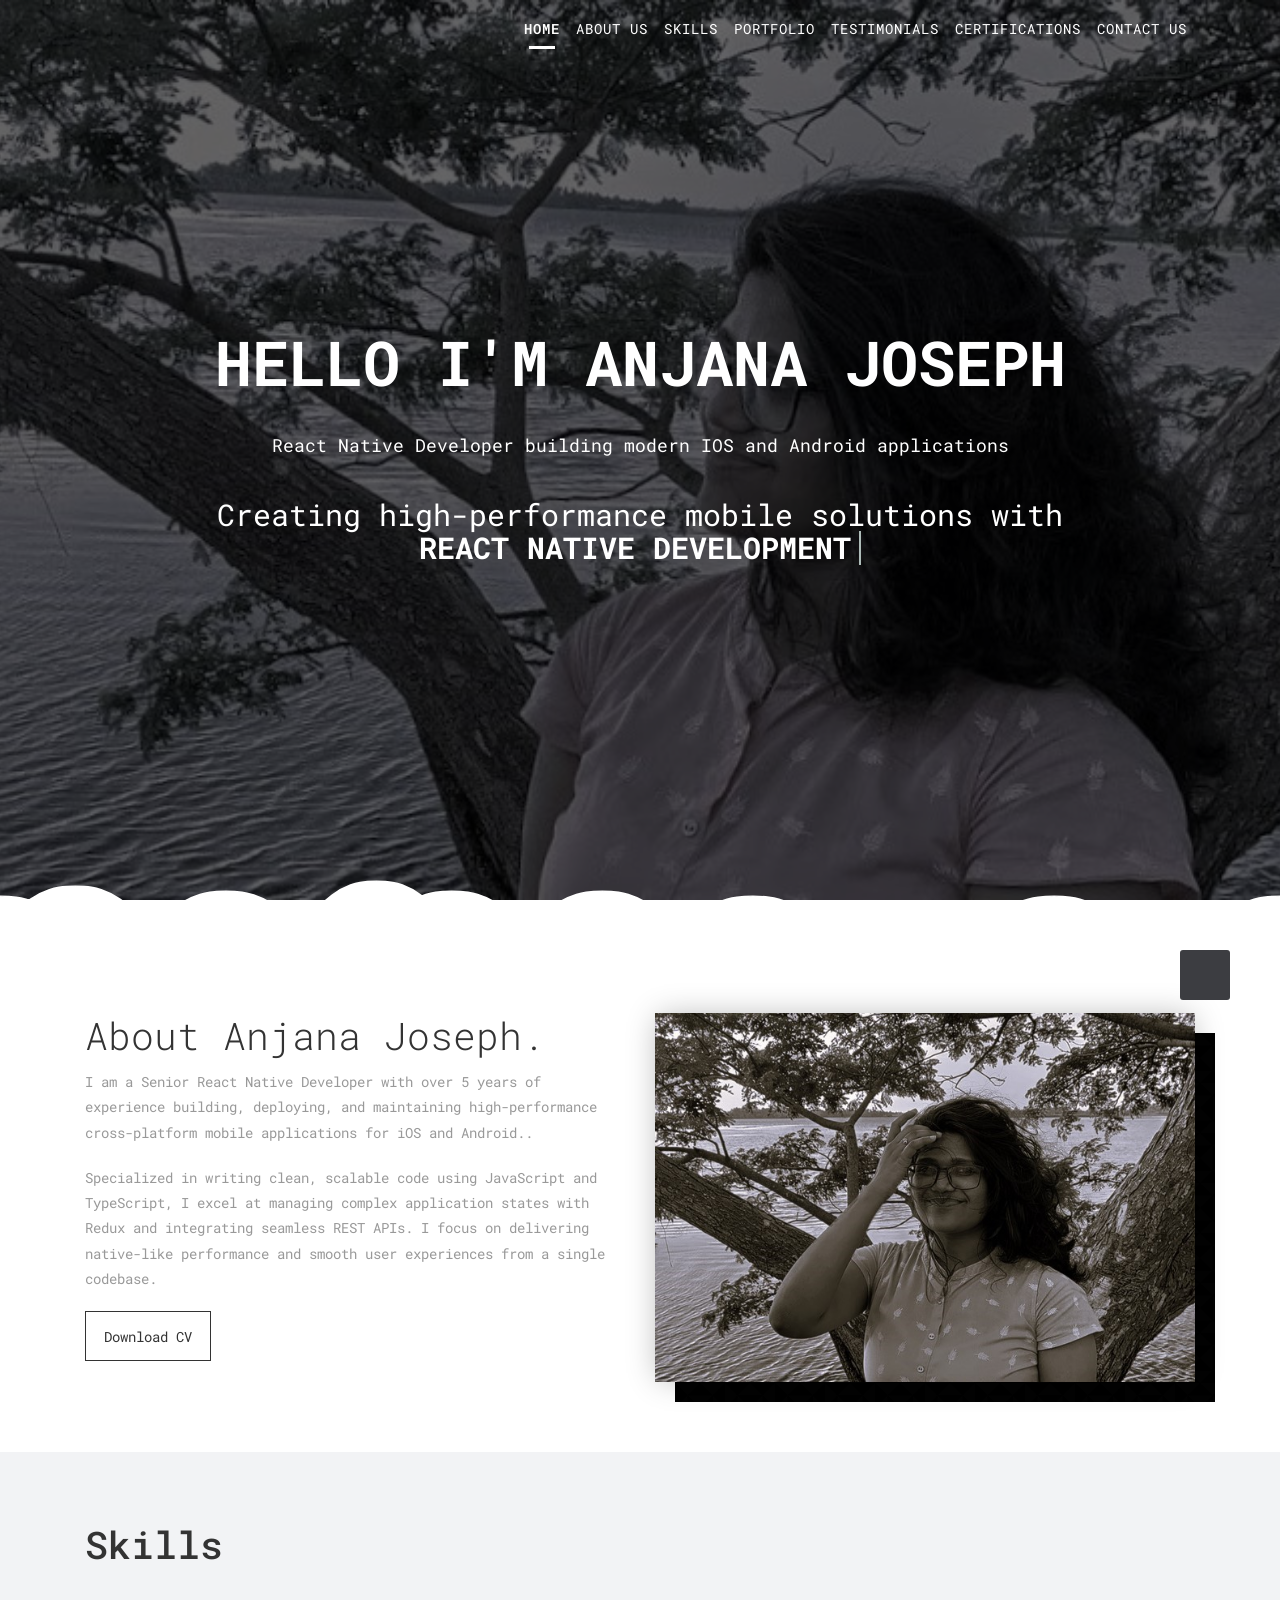
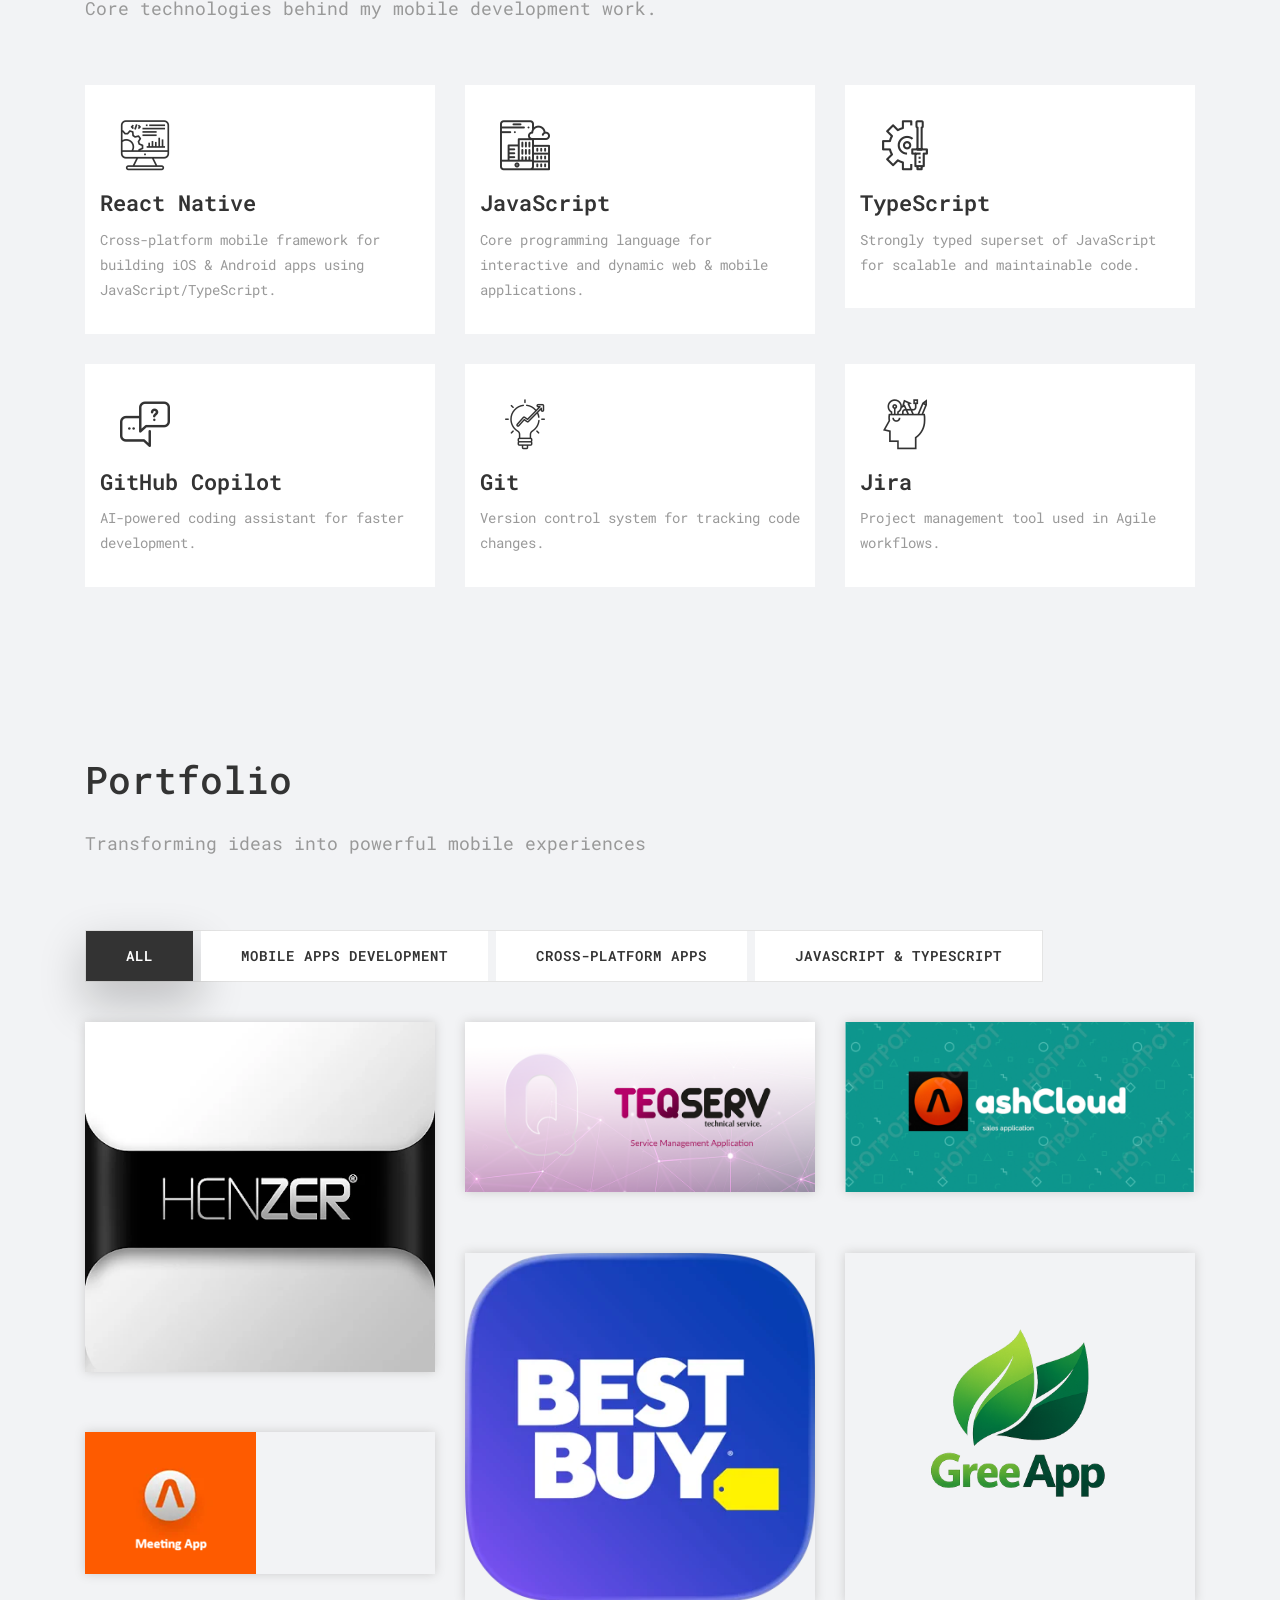
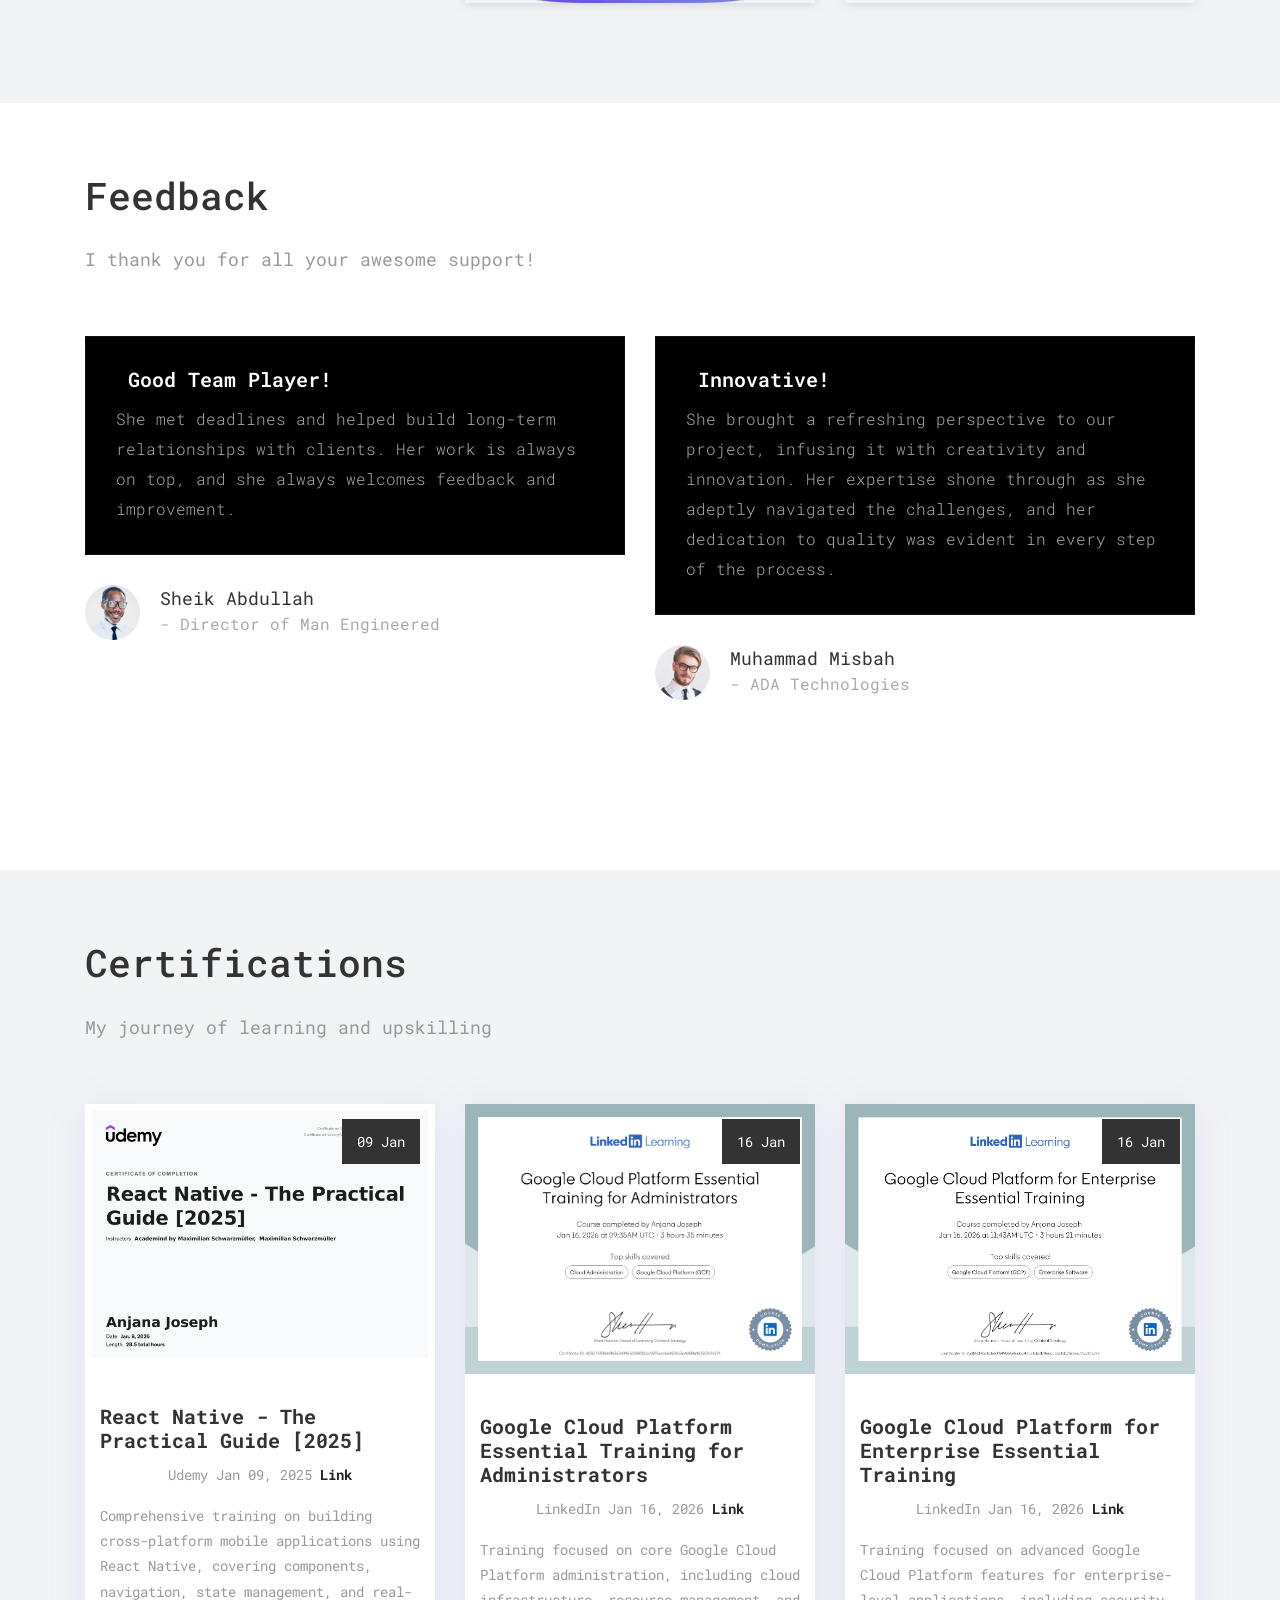
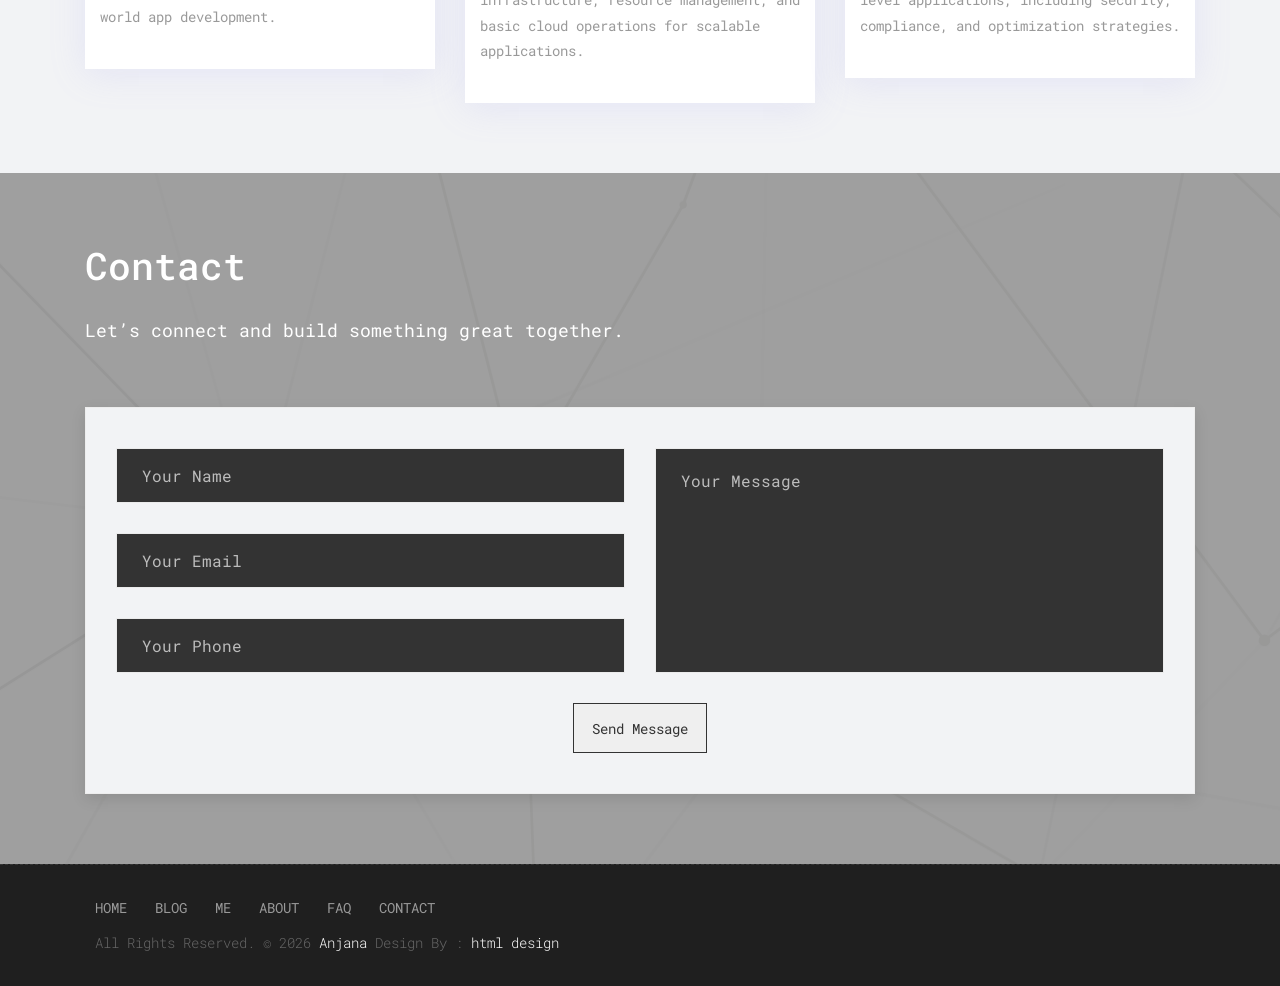
==== commit 93178479: "Added CV download button" ====
--- a/index.html
+++ b/index.html
@@ -138,7 +138,7 @@
                         <p> I am a Senior React Native Developer with over 5 years of experience building, deploying, and maintaining high-performance cross-platform mobile applications for iOS and Android.. </p>
 						<p>Specialized in writing clean, scalable code using JavaScript and TypeScript, I excel at managing complex application states with Redux and integrating seamless REST APIs. I focus on delivering native-like performance and smooth user experiences from a single codebase.</p>
 
-                        <a href="#" class="sim-btn btn-hover-new" data-text="Download CV"><span>Download CV</span></a>
+                        <a href="uploads/resume_Anjana.pdf" class="sim-btn btn-hover-new" data-text="Download CV"><span>Download CV</span></a>
                     </div><!-- end messagebox -->
                 </div><!-- end col -->
 
@@ -266,27 +266,27 @@
 				
 				<div class="col-md-4 col-sm-6 gallery-grid gal_b gal_a">
 					<div class="gallery-single fix">
-						<img src="uploads/gallery_img-04.jpg" class="img-fluid" alt="Image">
+						<img src="uploads/bestbuy.webp" class="img-fluid" alt="Image">
 						<div class="img-overlay">
-							<a href="uploads/gallery_img-04.jpg" data-rel="prettyPhoto[gal]" class="hoverbutton global-radius"><i class="fa fa-picture-o"></i></a>
+							<a href="uploads/bestbuy.webp" data-rel="prettyPhoto[gal]" class="hoverbutton global-radius"><i class="fa fa-picture-o"></i></a>
 						</div>
 					</div>
 				</div>
 				
 				<div class="col-md-4 col-sm-6 gallery-grid gal_a gal_c">
 					<div class="gallery-single fix">
-						<img src="uploads/gallery_img-05.jpg" class="img-fluid" alt="Image">
+						<img src="uploads/green.png" class="img-fluid" alt="Image">
 						<div class="img-overlay">
-							<a href="uploads/gallery_img-05.jpg" data-rel="prettyPhoto[gal]" class="hoverbutton global-radius"><i class="fa fa-picture-o"></i></a>
+							<a href="uploads/green.png" data-rel="prettyPhoto[gal]" class="hoverbutton global-radius"><i class="fa fa-picture-o"></i></a>
 						</div>
 					</div>
 				</div>
 				
 				<div class="col-md-4 col-sm-6 gallery-grid gal_c gal_a">
 					<div class="gallery-single fix">
-						<img src="uploads/gallery_img-06.jpg" class="img-fluid" alt="Image">
+						<img src="uploads/meet.png" class="img-fluid" alt="Image">
 						<div class="img-overlay">
-							<a href="uploads/gallery_img-06.jpg" data-rel="prettyPhoto[gal]" class="hoverbutton global-radius"><i class="fa fa-picture-o"></i></a>
+							<a href="uploads/meet.png" data-rel="prettyPhoto[gal]" class="hoverbutton global-radius"><i class="fa fa-picture-o"></i></a>
 						</div>
 					</div>
 				</div>
@@ -322,7 +322,7 @@
                         <div class="testimonial clearfix">
                             <div class="desc">
                                 <h3><i class="fa fa-quote-left"></i> Innovative!</h3>
-                                <p class="lead">It was truly a delightful experience to work with Ms. Anjana. She brought a refreshing perspective to our project, infusing it with creativity and innovation. Her expertise shone through as she adeptly navigated the challenges, and her dedication to quality was evident in every step of the process.</p>
+                                <p class="lead">She brought a refreshing perspective to our project, infusing it with creativity and innovation. Her expertise shone through as she adeptly navigated the challenges, and her dedication to quality was evident in every step of the process.</p>
                             </div>
                             <div class="testi-meta">
                                 <img src="uploads/testi_02.png" alt="" class="img-fluid alignleft">
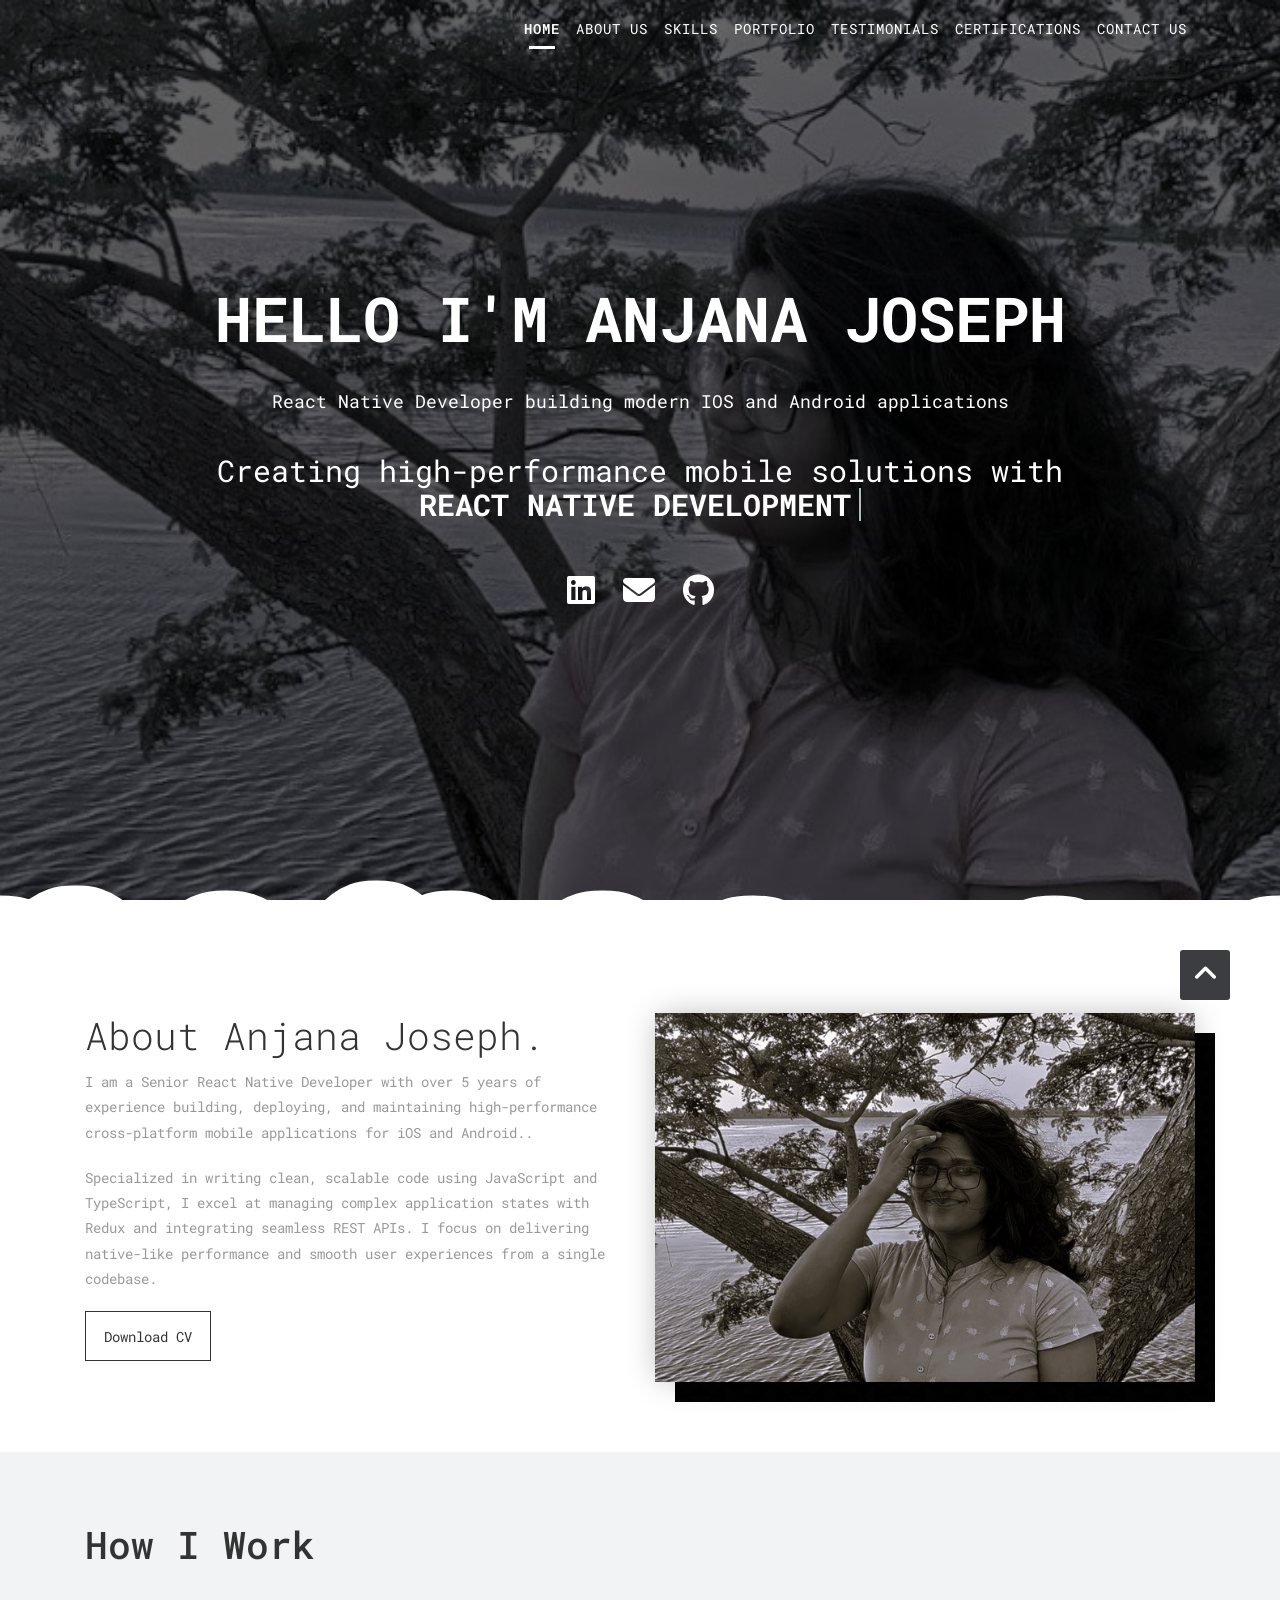
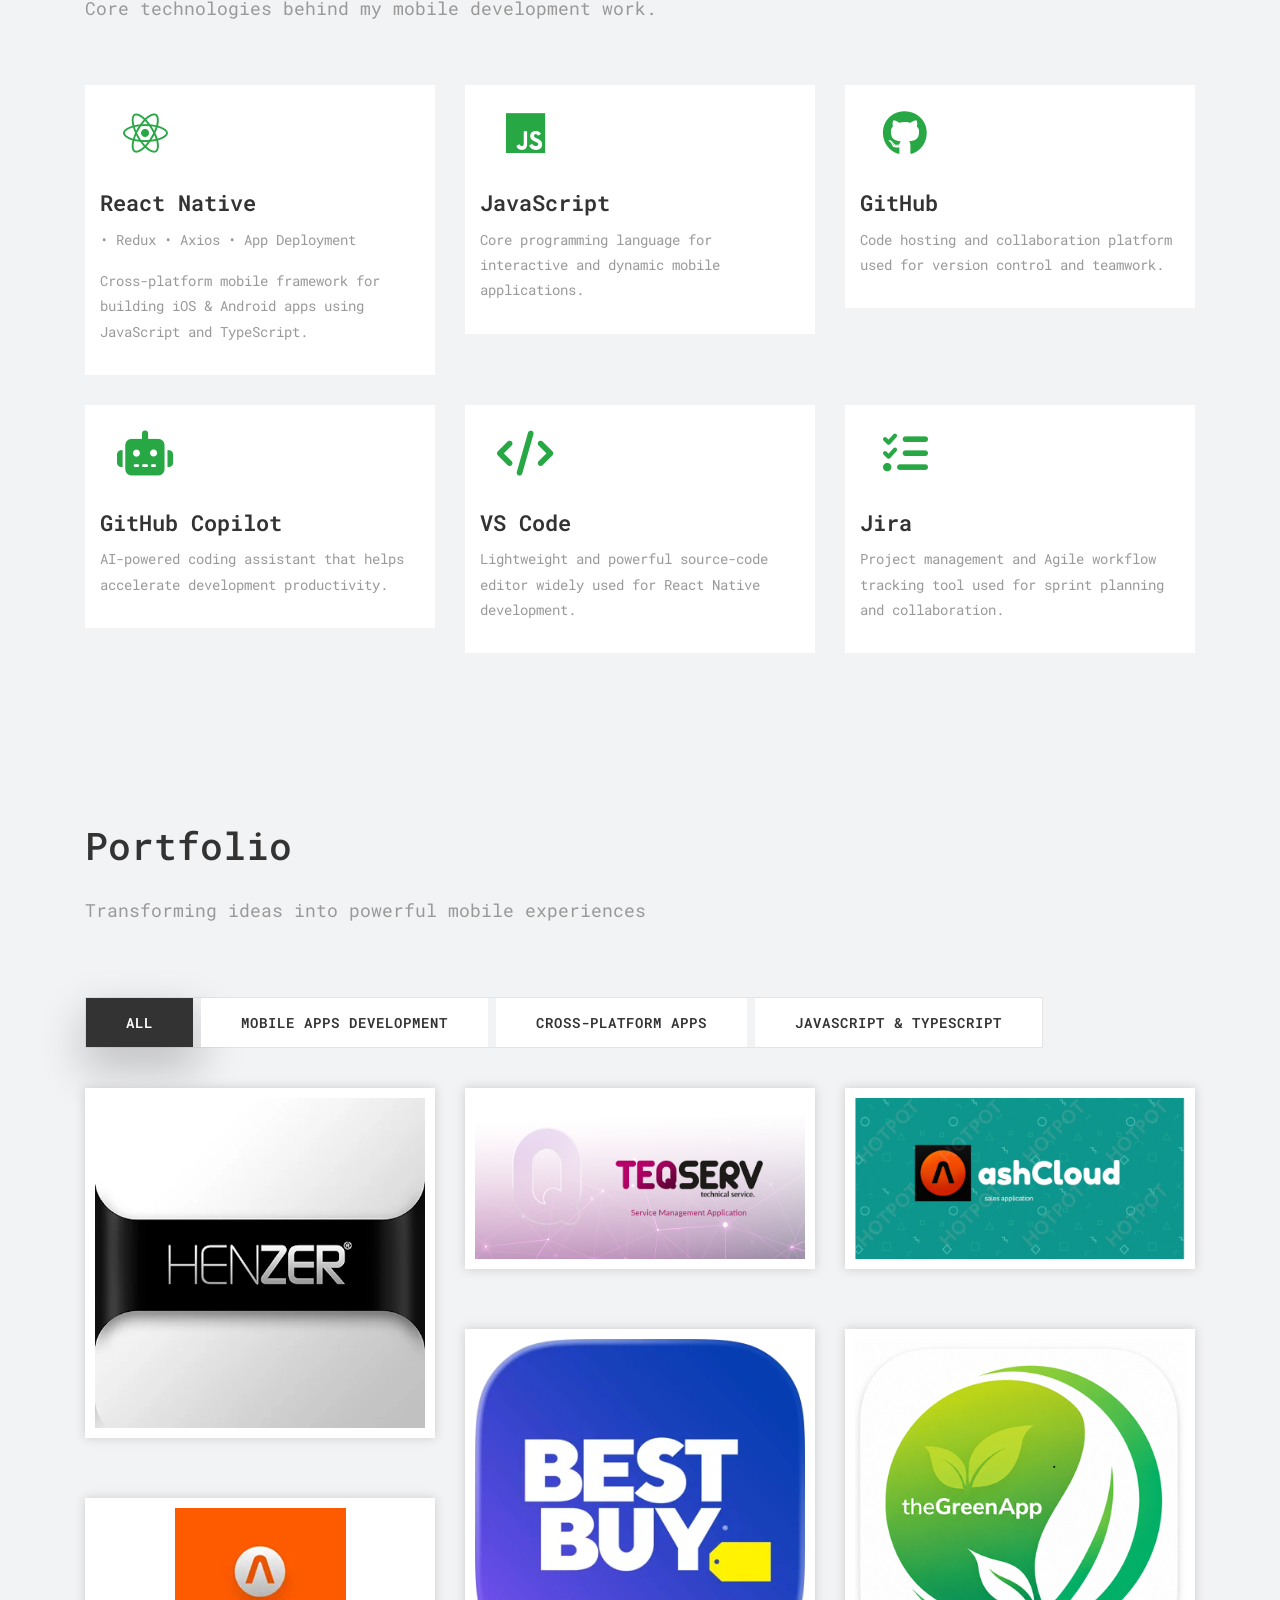
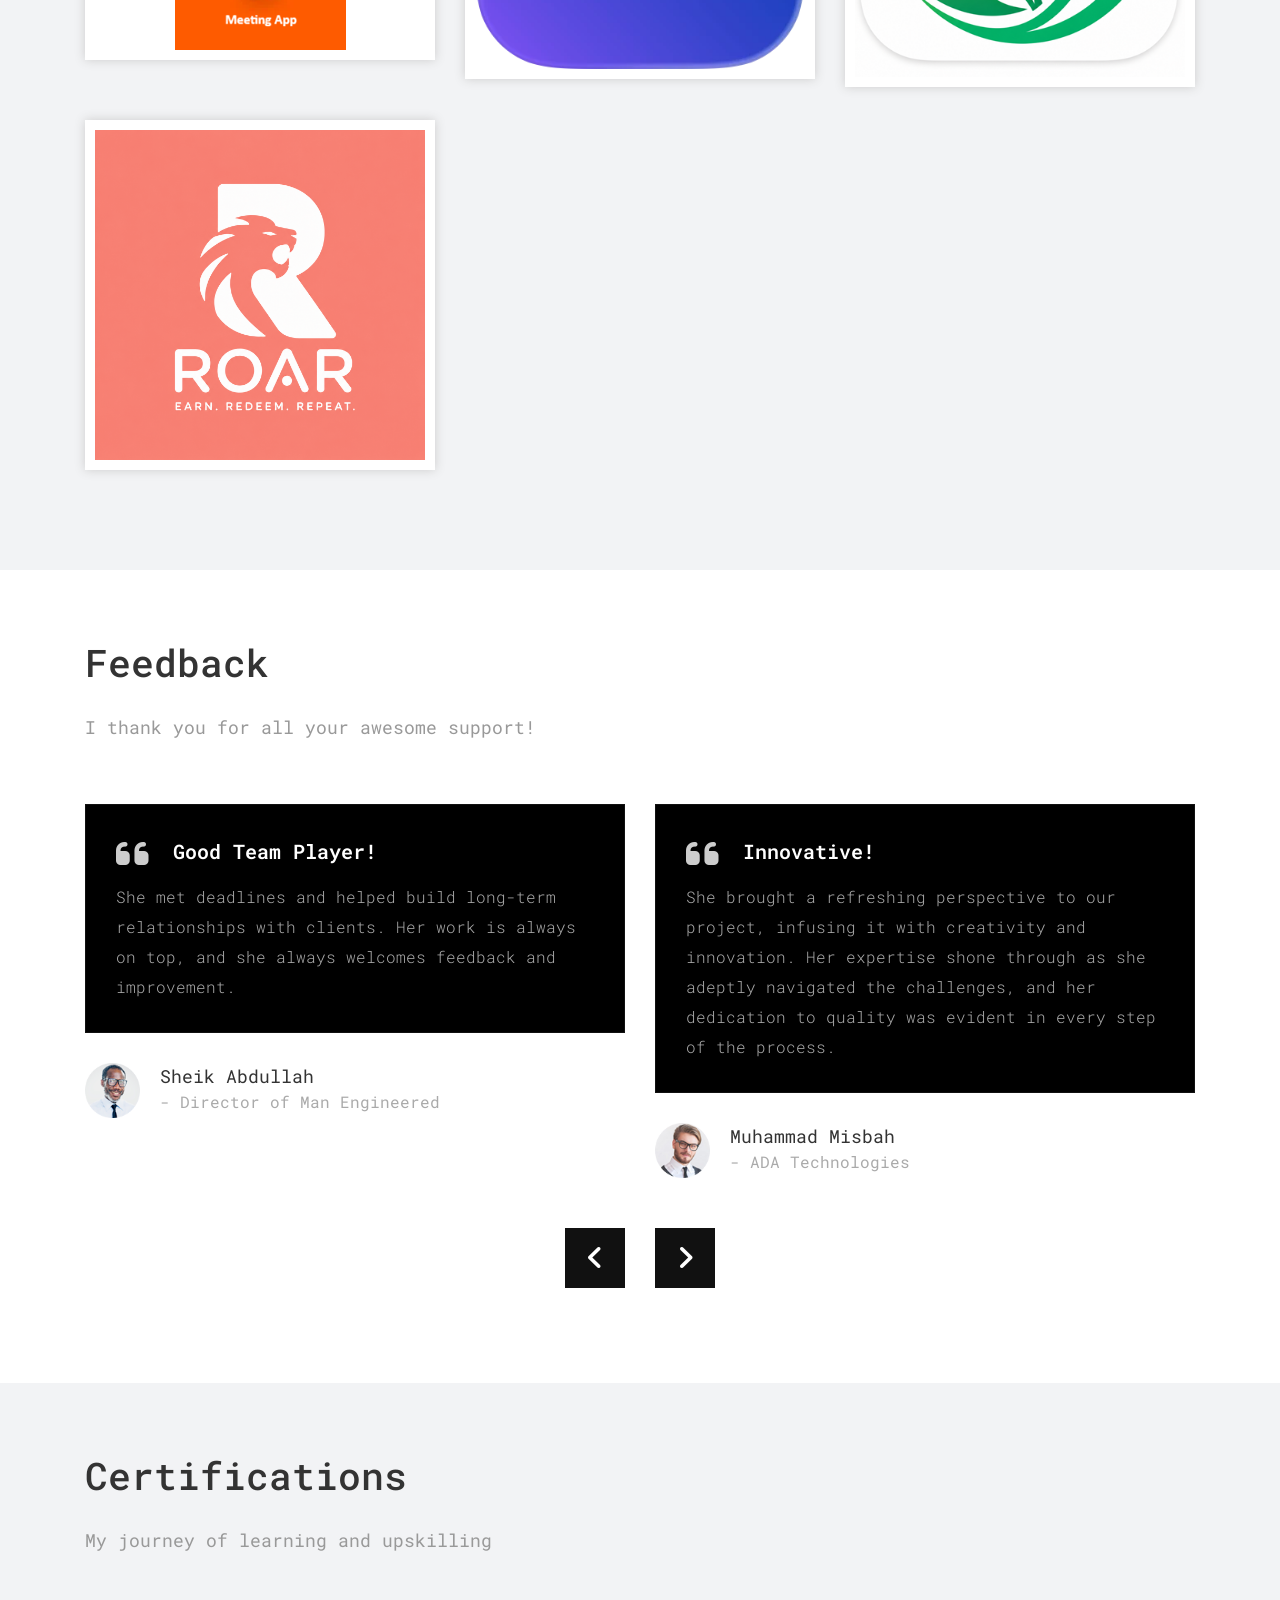
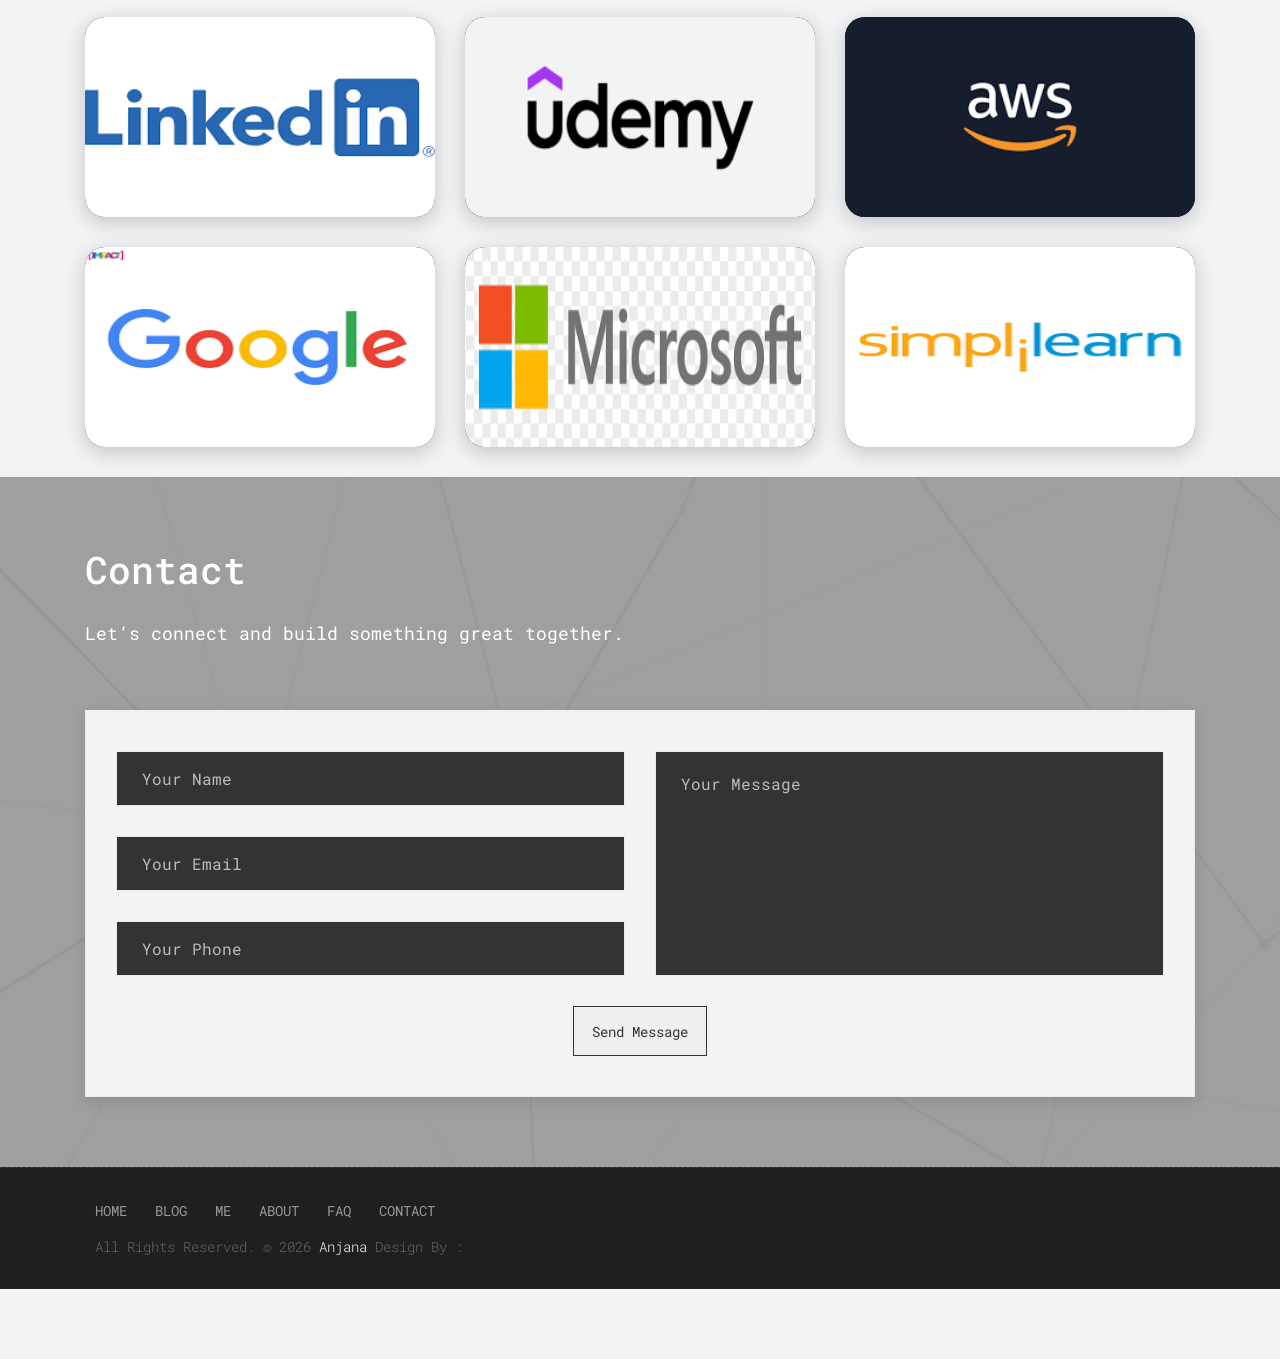
==== commit d1284925: "Inserted linkedin logos and images" ====
--- a/index.html
+++ b/index.html
@@ -26,6 +26,10 @@
     <link rel="stylesheet" href="css/responsive.css">
     <!-- Custom CSS -->
     <link rel="stylesheet" href="css/custom.css">
+    <link
+  rel="stylesheet"
+  href="https://cdnjs.cloudflare.com/ajax/libs/font-awesome/6.5.1/css/all.min.css"
+/>
 	<script src="js/modernizr.js"></script> <!-- Modernizr -->
 
     <!--[if lt IE 9]>
@@ -101,6 +105,22 @@
                     <b>App Performance Optimization</b>
 				</span>
 			</h3>
+                        <div class="social-icons">
+    <!-- LinkedIn -->
+    <a href="https://www.linkedin.com/in/anjanajosephp/" target="_blank">
+        <i class="fa-brands fa-linkedin"></i>
+    </a>
+
+    <!-- Gmail -->
+    <a href="mailto:anjanajoseph3@gmail.com">
+        <i class="fa-solid fa-envelope"></i>
+    </a>
+    <!-- GitHub -->
+<a href="https://github.com/AnjanaJoeJoseph" target="_blank">
+    <i class="fa-brands fa-github"></i>
+</a>
+</div>
+
 		</div>
 	</section>
 
@@ -154,68 +174,85 @@
     <div id="services" class="section lb">
         <div class="container">
             <div class="section-title text-left">
-                <h3>Skills</h3>
+                <h3>How I Work</h3>
                 <p>Core technologies behind my mobile development work.</p>
             </div><!-- end title -->
 
-            <div class="row">
-				<div class="col-md-4">
-                    <div class="services-inner-box">
-						<div class="ser-icon">
-							<i class="flaticon-seo"></i>
-						</div>
-						<h2>React Native</h2>
-						<p>Cross-platform mobile framework for building iOS & Android apps using JavaScript/TypeScript.</p>
-					</div>
-                </div><!-- end col -->
-                <div class="col-md-4">
-                    <div class="services-inner-box">
-						<div class="ser-icon">
-							<i class="flaticon-development"></i>
-						</div>
-						<h2>JavaScript</h2>
-						<p>Core programming language for interactive and dynamic web & mobile applications.</p>
-					</div>
-                </div><!-- end col -->
-				<div class="col-md-4">
-                    <div class="services-inner-box">
-						<div class="ser-icon">
-							<i class="flaticon-process"></i>
-						</div>
-						<h2>TypeScript</h2>
-						<p>Strongly typed superset of JavaScript for scalable and maintainable code.</p>
-					</div>
-                </div><!-- end col -->
-				<div class="col-md-4">
-                    <div class="services-inner-box">
-						<div class="ser-icon">
-							<i class="flaticon-discuss-issue"></i>
-						</div>
-						<h2>GitHub Copilot</h2>
-						<p>AI-powered coding assistant for faster development.</p>
-					</div>
-                </div><!-- end col -->
-				<div class="col-md-4">
-                    <div class="services-inner-box">
-						<div class="ser-icon">
-							<i class="flaticon-idea"></i>
-						</div>
-						<h2>Git</h2>
-						<p>Version control system for tracking code changes.</p>
-					</div>
-                </div><!-- end col -->
-				<div class="col-md-4">
-                    <div class="services-inner-box">
-						<div class="ser-icon">
-							<i class="flaticon-idea-1"></i>
-						</div>
-						<h2>Jira</h2>
-						<p>Project management tool used in Agile workflows.</p>
-					</div>
-                </div><!-- end col -->
-            </div><!-- end row -->
+         <div class="row">
+
+    <!-- React -->
+    <div class="col-md-4">
+        <div class="services-inner-box">
+            <div class="ser-icon">
+                <i class="fa-brands fa-react"></i>
+            </div>
+            <h2>React Native</h2>
+            <p>
+ • Redux • Axios • App Deployment
+</p>
+            <p>Cross-platform mobile framework for building iOS & Android apps using JavaScript and TypeScript.</p>
+        </div>
+    </div>
+
+    <!-- JavaScript -->
+    <div class="col-md-4">
+        <div class="services-inner-box">
+            <div class="ser-icon">
+                <i class="fa-brands fa-js"></i>
+            </div>
+            <h2>JavaScript</h2>
+            <p>Core programming language for interactive and dynamic mobile applications.</p>
+        </div>
+    </div>
+
+    <!-- GitHub -->
+    <div class="col-md-4">
+        <div class="services-inner-box">
+            <div class="ser-icon">
+                <i class="fa-brands fa-github"></i>
+            </div>
+            <h2>GitHub</h2>
+            <p>Code hosting and collaboration platform used for version control and teamwork.</p>
+        </div>
+    </div>
+
+    <!-- GitHub Copilot -->
+    <div class="col-md-4">
+        <div class="services-inner-box">
+            <div class="ser-icon">
+                <i class="fa-solid fa-robot"></i>
+            </div>
+            <h2>GitHub Copilot</h2>
+            <p>AI-powered coding assistant that helps accelerate development productivity.</p>
+        </div>
+    </div>
+
+    <!-- VS Code -->
+    <div class="col-md-4">
+        <div class="services-inner-box">
+            <div class="ser-icon">
+                <i class="fa-solid fa-code"></i>
+            </div>
+            <h2>VS Code</h2>
+            <p>Lightweight and powerful source-code editor widely used for React Native development.</p>
+        </div>
+    </div>
+
+    <!-- Jira -->
+    <div class="col-md-4">
+        <div class="services-inner-box">
+            <div class="ser-icon">
+                <i class="fa-solid fa-list-check"></i>
+            </div>
+            <h2>Jira</h2>
+            <p>Project management and Agile workflow tracking tool used for sprint planning and collaboration.</p>
+        </div>
+    </div>
+
+</div><!-- end row -->
         </div><!-- end container -->
     </div><!-- end section -->
+
 	
 	<div id="portfolio" class="section lb">
 		<div class="container">
@@ -277,7 +314,7 @@
 					<div class="gallery-single fix">
 						<img src="uploads/green.png" class="img-fluid" alt="Image">
 						<div class="img-overlay">
-							<a href="uploads/green.png" data-rel="prettyPhoto[gal]" class="hoverbutton global-radius"><i class="fa fa-picture-o"></i></a>
+							<a href="uploads/greenUI.png" data-rel="prettyPhoto[gal]" class="hoverbutton global-radius"><i class="fa fa-picture-o"></i></a>
 						</div>
 					</div>
 				</div>
@@ -287,6 +324,14 @@
 						<img src="uploads/meet.png" class="img-fluid" alt="Image">
 						<div class="img-overlay">
 							<a href="uploads/meet.png" data-rel="prettyPhoto[gal]" class="hoverbutton global-radius"><i class="fa fa-picture-o"></i></a>
+						</div>
+					</div>
+				</div>
+                <div class="col-md-4 col-sm-6 gallery-grid gal_c gal_a">
+					<div class="gallery-single fix">
+						<img src="uploads/RoarLogo.png" class="img-fluid" alt="Image">
+						<div class="img-overlay">
+							<a href="uploads/Roar.png" data-rel="prettyPhoto[gal]" class="hoverbutton global-radius"><i class="fa fa-picture-o"></i></a>
 						</div>
 					</div>
 				</div>
@@ -358,117 +403,193 @@
             </div><!-- end title -->
 			
 			<div class="row">
-				<div class="col-md-4 col-sm-6 col-lg-4">
-					<div class="post-box">
-						<div class="post-thumb">
-							<img src="uploads/cert1.jpg" class="img-fluid" alt="post-img" />
-							<div class="date">
-								<span>09</span>
-								<span>Jan</span>
-							</div>
-						</div>
-						<div class="post-info">
-							<h4>React Native - The Practical Guide [2025] </h4>
-							<ul>
-                                <li>Udemy</li>
-                                <li>Jan 09, 2025</li>
-                                <li><a href="https://www.linkedin.com/in/anjanajosephp/overlay/1768975377378/single-media-viewer/?profileId=ACoAACcUQBgBf388fxeFXhObDaKJLU_wM_fY4YI"><b> Link</b></a></li>
-                            </ul>
-							<p>Comprehensive training on building cross-platform mobile applications using React Native, covering components, navigation, state management, and real-world app development.</p>
-						</div>
-					</div>
-				</div>
-				<div class="col-md-4 col-sm-6 col-lg-4">
-					<div class="post-box">
-						<div class="post-thumb">
-							<img src="uploads/cert2.png" class="img-fluid" alt="post-img" />
-							<div class="date">
-								<span>16</span>
-								<span>Jan</span>
-							</div>
-						</div>
-						<div class="post-info">
-							<h4>Google Cloud Platform Essential Training for Administrators</h4>
-							<ul>
-                                <li>LinkedIn</li>
-                                <li>Jan 16, 2026</li>
-                                <li><a href="https://www.linkedin.com/in/anjanajosephp/overlay/1768974335937/single-media-viewer/?profileId=ACoAACcUQBgBf388fxeFXhObDaKJLU_wM_fY4YI"><b> Link</b></a></li>
-                            </ul>
-							<p>Training focused on core Google Cloud Platform administration, including cloud infrastructure, resource management, and basic cloud operations for scalable applications.</p>
-						</div>
-					</div>
-				</div>
-				<div class="col-md-4 col-sm-6 col-lg-4">
-					<div class="post-box">
-						<div class="post-thumb">
-							<img src="uploads/cert3.png" class="img-fluid" alt="post-img" />
-							<div class="date">
-								<span>16</span>
-								<span>Jan</span>
-							</div>
-						</div>
-						<div class="post-info">
-							<h4>Google Cloud Platform for Enterprise Essential Training</h4>
-							<ul>
-                                <li>LinkedIn</li>
-                                <li>Jan 16, 2026</li>
-                                <li><a href="https://www.linkedin.com/in/anjanajosephp/overlay/1768974315447/single-media-viewer/?profileId=ACoAACcUQBgBf388fxeFXhObDaKJLU_wM_fY4YI"><b>Link</b></a></li>
-                            </ul>
-							<p>Training focused on advanced Google Cloud Platform features for enterprise-level applications, including security, compliance, and optimization strategies.</p>
-						</div>
-					</div>
-				</div>
-			</div>
-			
+
+    <!-- Certificate 1 -->
+    <div class="col-md-4 col-sm-6 col-lg-4">
+        <div class="certificate-box">
+
+            <div class="certificate-image">
+                <img src="uploads/linkedin.jpg" class="img-fluid" alt="">
+            </div>
+
+        </div>
+    </div>
+
+
+    <!-- Certificate 2 -->
+    <div class="col-md-4 col-sm-6 col-lg-4">
+        <div class="certificate-box">
+
+            <div class="certificate-image">
+                <img src="uploads/udemy.png" class="img-fluid" alt="">
+            </div>
+
+        </div>
+    </div>
+
+
+
+    <!-- Certificate 3 -->
+    <div class="col-md-4 col-sm-6 col-lg-4">
+        <div class="certificate-box">
+
+            <div class="certificate-image">
+                <img src="uploads/aws.png" class="img-fluid" alt="">
+            </div>
+
+        </div>
+    </div>
+    <div class="col-md-4 col-sm-6 col-lg-4">
+        <div class="certificate-box">
+
+            <div class="certificate-image">
+                <img src="uploads/google.png" class="img-fluid" alt="">
+            </div>
+
+        </div>
+    </div>
+        <div class="col-md-4 col-sm-6 col-lg-4">
+        <div class="certificate-box">
+
+            <div class="certificate-image">
+                <img src="uploads/micro.png" class="img-fluid" alt="">
+            </div>
+
+        </div>
+    </div>
+        <div class="col-md-4 col-sm-6 col-lg-4">
+        <div class="certificate-box">
+
+            <div class="certificate-image">
+                <img src="uploads/simplelarn.png" class="img-fluid" alt="">
+</div>
 		</div>
 	</div>
-
-    <div id="contact" class="section db">
-        <div class="container">
-            <div class="section-title text-left">
-                <h3>Contact</h3>
-                <p>Let’s connect and build something great together.</p>
-            </div><!-- end title -->
-            <input type="hidden" name="_replyto" value="">
-            <div class="row">
-                <div class="col-md-12">
-                    <div class="contact_form">
-                        <div id="message"></div>
-                        <form id="contactForm" action="https://formspree.io/f/mvzygevk" method="POST">
-                            
-							<div class="row">
-								<div class="col-md-6">
-									<div class="form-group">
-										<input class="form-control" id="name" type="text" placeholder="Your Name" required="required" data-validation-required-message="Please enter your name.">
-										<p class="help-block text-danger"></p>
-									</div>
-									<div class="form-group">
-										<input class="form-control" id="email" type="email" placeholder="Your Email" required="required" data-validation-required-message="Please enter your email address.">
-										<p class="help-block text-danger"></p>
-									</div>
-									<div class="form-group">
-										<input class="form-control" id="phone" type="tel" placeholder="Your Phone" required="required" data-validation-required-message="Please enter your phone number.">
-										<p class="help-block text-danger"></p>
-									</div>
-								</div>
-								<div class="col-md-6">
-									<div class="form-group">
-										<textarea class="form-control" id="message" placeholder="Your Message" required="required" data-validation-required-message="Please enter a message."></textarea>
-										<p class="help-block text-danger"></p>
-									</div>
-								</div>
-								<div class="clearfix"></div>
-								<div class="col-lg-12 text-center">
-									<div id="success"></div>
-									<button id="sendMessageButton" class="sim-btn btn-hover-new" data-text="Send Message" type="submit">Send Message</button>
-								</div>
-							</div>
-						</form>
-                    </div>
-                </div><!-- end col -->
-            </div><!-- end row -->
-        </div><!-- end container -->
-    </div><!-- end section -->
+			</div>
+		
+	</div>
+
+   <div id="contact" class="section db">
+    <div class="container">
+
+        <div class="section-title text-left">
+            <h3>Contact</h3>
+            <p>Let’s connect and build something great together.</p>
+        </div>
+
+        <div class="row">
+            <div class="col-md-12">
+
+                <div class="contact_form">
+
+                    <form id="contactForm"
+                          action="https://formspree.io/f/mvzygevk"
+                          method="POST">
+
+                        <div class="row">
+
+                            <!-- Left Side -->
+                            <div class="col-md-6">
+
+                                <div class="form-group">
+                                    <input class="form-control"
+                                           id="name"
+                                           name="name"
+                                           type="text"
+                                           placeholder="Your Name"
+                                           required>
+                                </div>
+
+                                <div class="form-group">
+                                    <input class="form-control"
+                                           id="email"
+                                           name="email"
+                                           type="email"
+                                           placeholder="Your Email"
+                                           required>
+                                </div>
+
+                                <div class="form-group">
+                                    <input class="form-control"
+                                           id="phone"
+                                           name="phone"
+                                           type="tel"
+                                           placeholder="Your Phone"
+                                           required>
+                                </div>
+
+                            </div>
+
+                            <!-- Right Side -->
+                            <div class="col-md-6">
+
+                                <div class="form-group">
+                                    <textarea class="form-control"
+                                              id="userMessage"
+                                              name="message"
+                                              placeholder="Your Message"
+                                              rows="8"
+                                              required></textarea>
+                                </div>
+
+                            </div>
+
+                            <div class="clearfix"></div>
+
+                            <!-- Button -->
+                            <div class="col-lg-12 text-center">
+  <div id="success"></div>
+                                <button id="sendMessageButton"
+                                        class="sim-btn btn-hover-new"
+                                        data-text="Send Message"
+                                        type="submit">
+
+                                    Send Message
+
+                                </button>
+
+                            </div>
+
+                        </div>
+<script>
+document.getElementById("contactForm").addEventListener("submit", async function(e) {
+
+    e.preventDefault();
+
+    const form = e.target;
+    const data = new FormData(form);
+
+    const response = await fetch(form.action, {
+        method: form.method,
+        body: data,
+        headers: {
+            'Accept': 'application/json'
+        }
+    });
+
+    if (response.ok) {
+
+        document.getElementById("success").innerHTML =
+            "<div class='alert alert-success'>Message sent successfully ✅</div>";
+
+        form.reset();
+
+    } else {
+
+        document.getElementById("success").innerHTML =
+            "<div class='alert alert-danger'>Oops! Something went wrong ❌</div>";
+    }
+
+});
+</script>
+                    </form>
+
+                </div>
+
+            </div>
+        </div>
+    </div>
+</div>
 
     <div class="copyrights">
         <div class="container">
@@ -483,7 +604,6 @@
                         <a href="#">Contact</a>
                     </p>
                     <p class="footer-company-name">All Rights Reserved. &copy; 2026 <a href="#">Anjana</a> Design By : 
-					<a href="https://html.design/">html design</a></p>
                 </div>
             </div>
         </div><!-- end container -->
@@ -506,4 +626,4 @@
     <script src="js/jquery.vide.js"></script>
 
 </body>
-</html>+</html>
--- a/style.css
+++ b/style.css
@@ -2467,4 +2467,70 @@
 .btn-light:focus {
     border-color: rgba(255, 255, 255, 0.6);
     color: rgba(255, 255, 255, 0.6);
+}
+.social-icons {
+    margin-top: 30px;
+}
+
+.social-icons a {
+    display: inline-block;
+    margin: 0 10px;
+    font-size: 32px;
+    color: #ffffff;
+    transition: 0.3s ease;
+}
+
+.social-icons a:hover {
+    color: #00c6ff;
+    transform: scale(1.2);
+}
+.ser-icon i {
+    font-size: 45px;
+    color: #28a745;
+    margin-bottom: 15px;
+}
+.img-fluid {
+  max-width: 100%;
+  height: auto;
+}
+.gallery-single{
+    padding: 10px;
+    text-align: center;
+    background: #fff;
+}
+
+.logo-img{
+    max-width: 200px;
+    height: 120px;
+    object-fit: contain;
+    display: block;
+    margin: auto;
+}
+.certificate-box{
+    background: #111;
+    border-radius: 20px;
+    overflow: hidden;
+    transition: 0.4s;
+    box-shadow: 0 5px 20px rgba(0,0,0,0.2);
+    margin-bottom: 30px;
+}
+
+.certificate-box:hover{
+    transform: translateY(-10px);
+    box-shadow: 0 10px 30px rgba(255,0,0,0.3);
+}
+
+.certificate-image{
+    overflow: hidden;
+}
+
+.certificate-image img{
+    width: 100%;
+    height: 200px;
+    object-fit:fill;
+    transition: 0.4s;
+}
+
+.certificate-box:hover img{
+    transform: scale(1.05);
 }
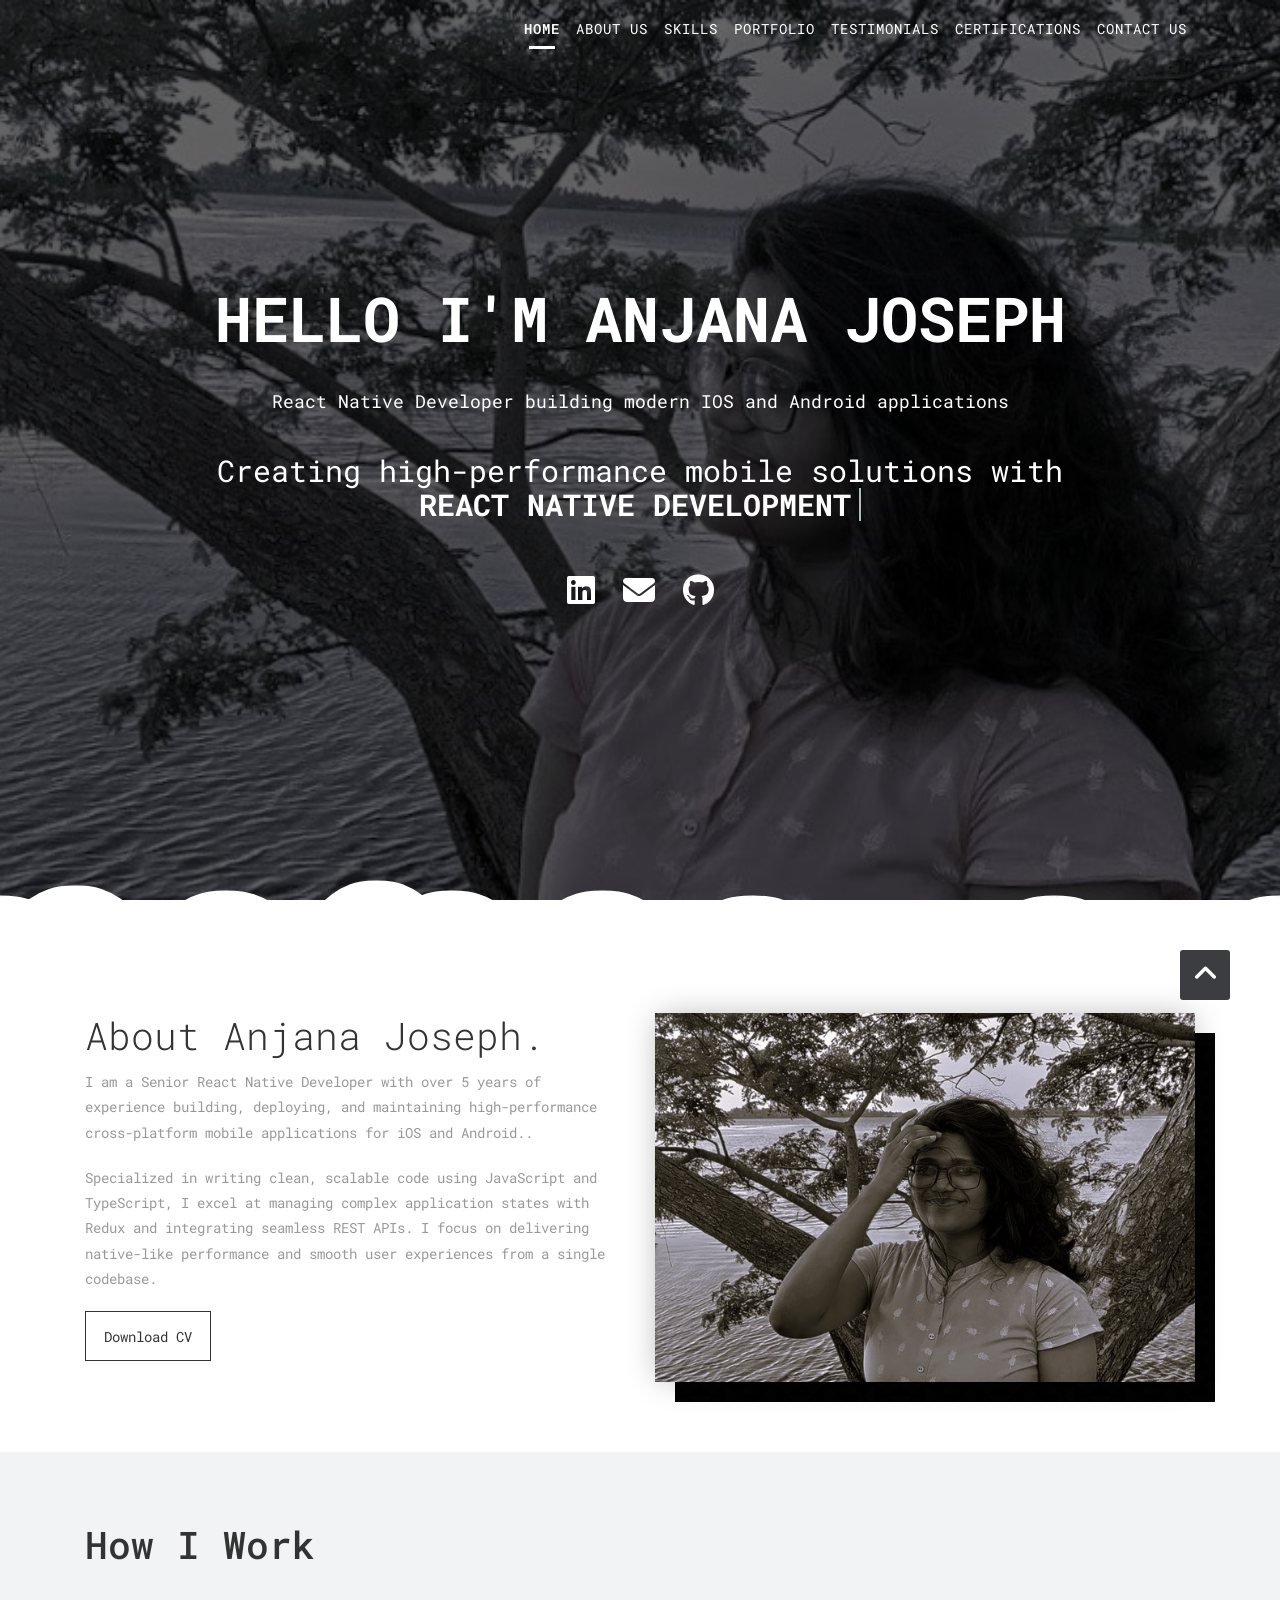
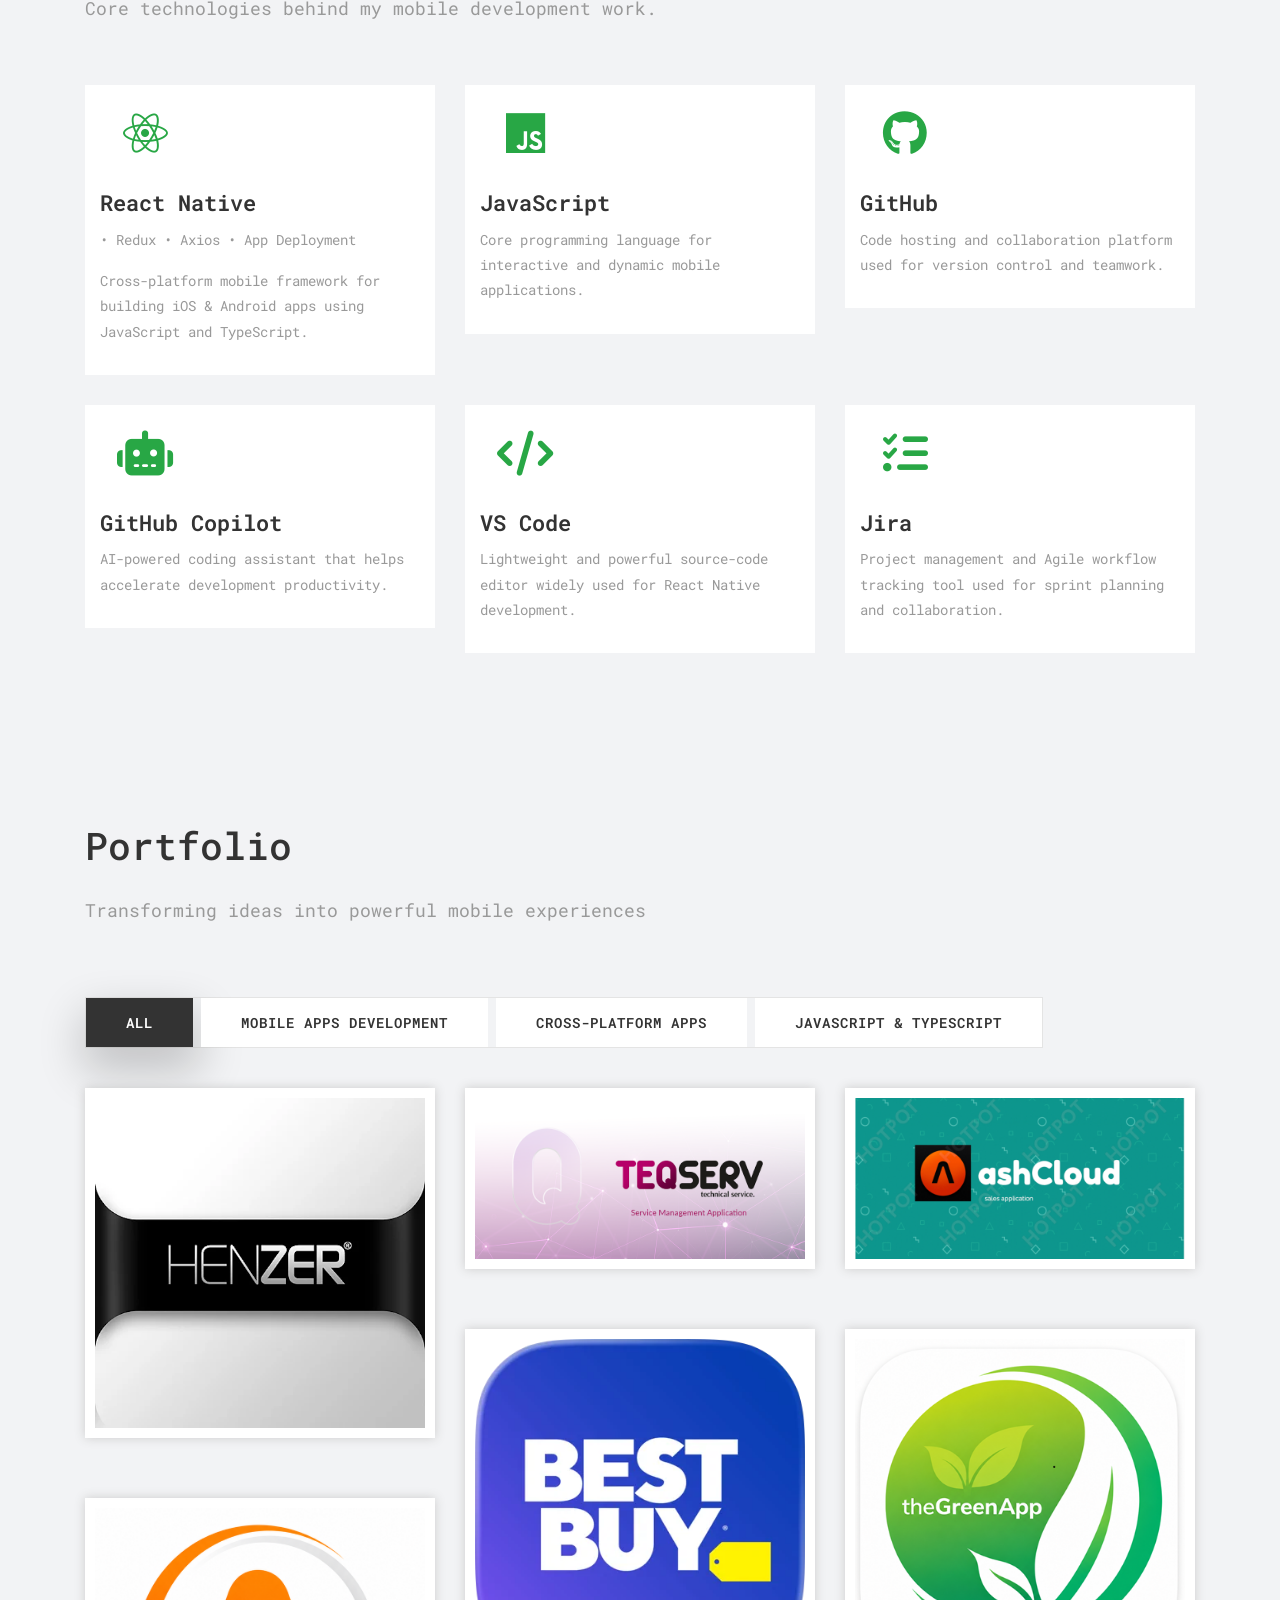
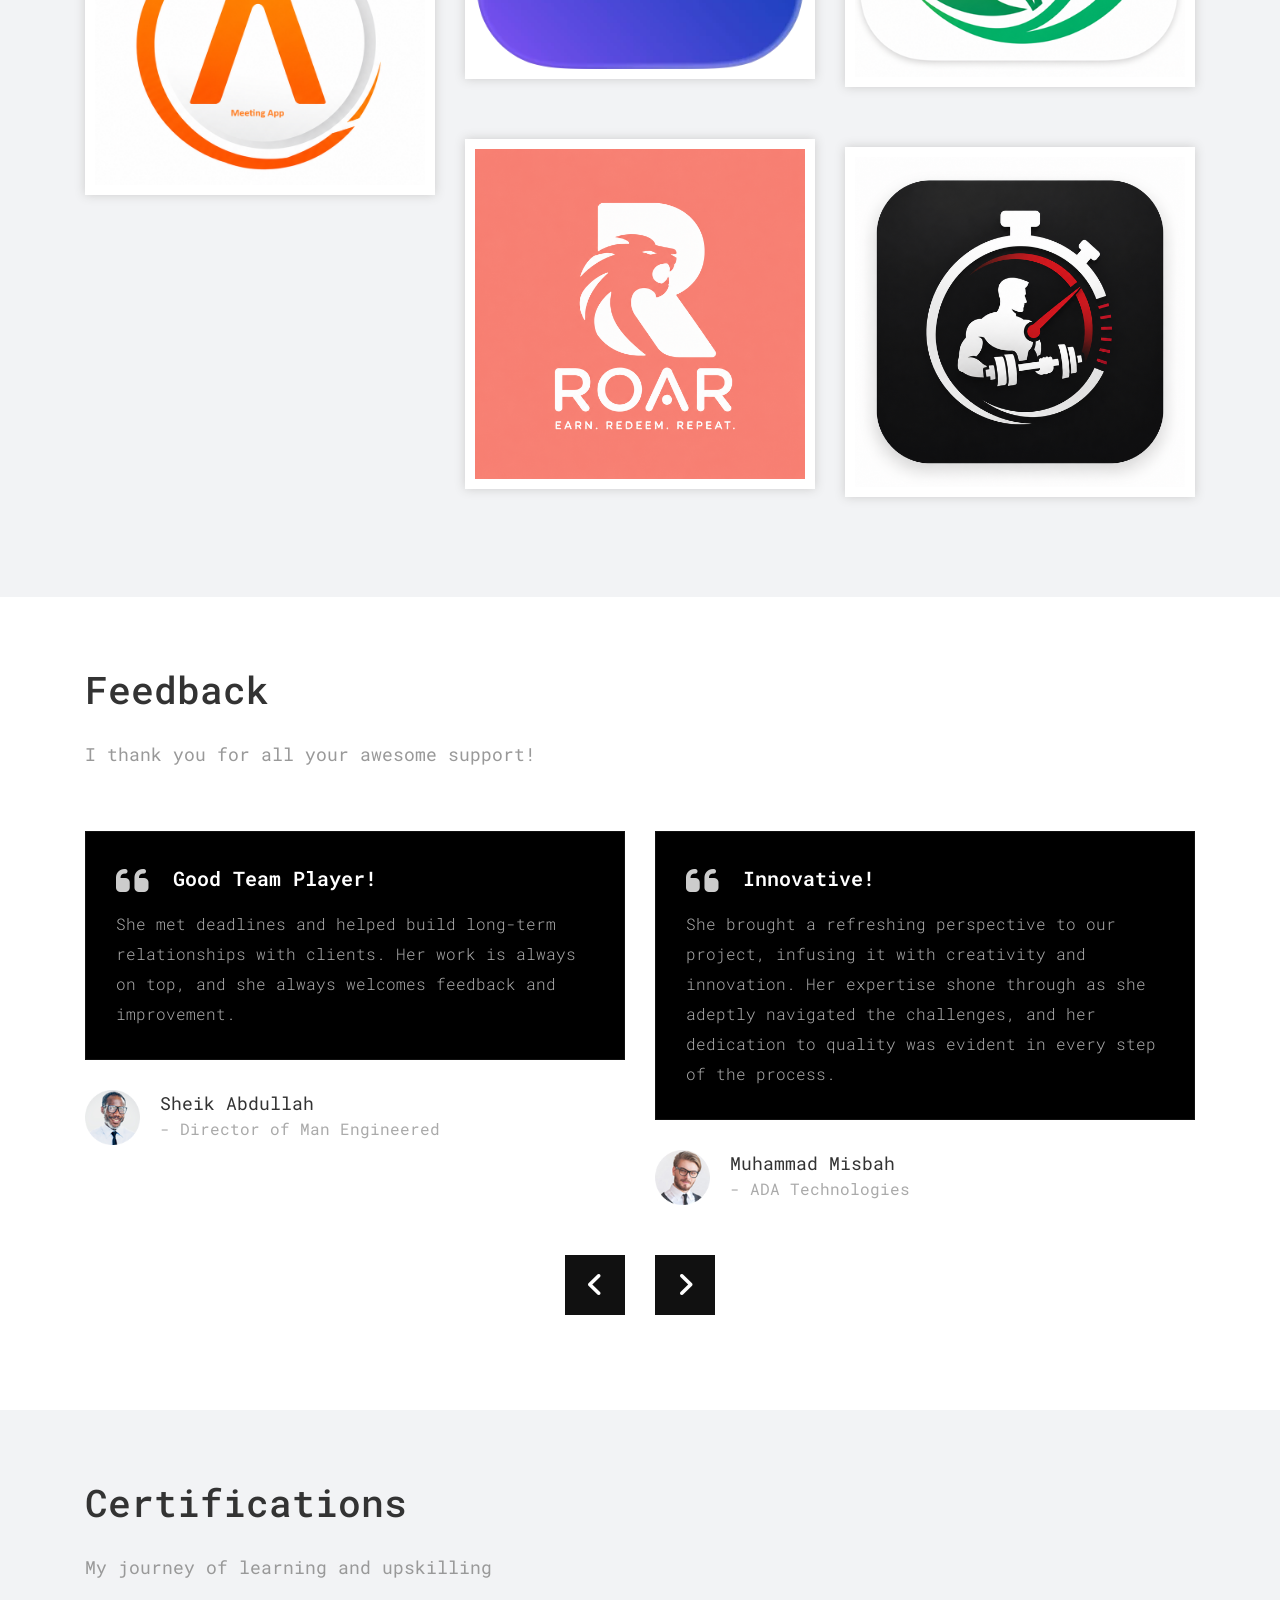
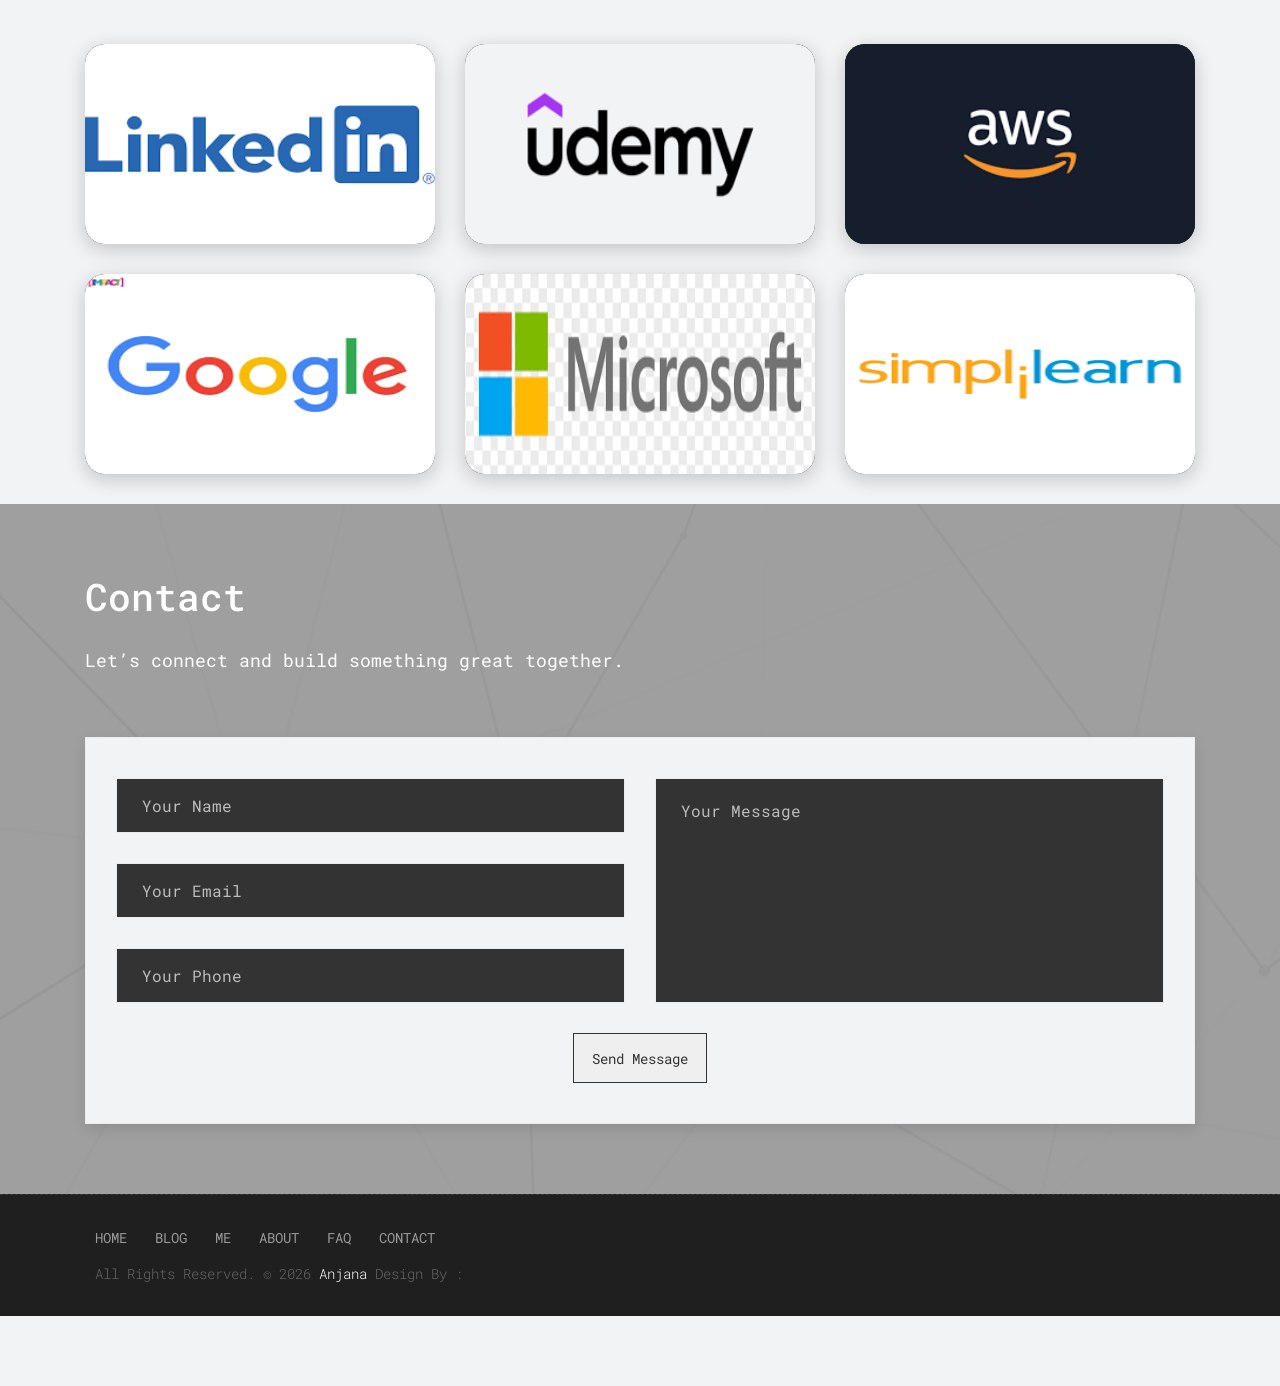
==== commit 7605c108: "Inserted UI works" ====
--- a/index.html
+++ b/index.html
@@ -278,7 +278,7 @@
 					<div class="gallery-single fix">
 						<img src="uploads/henzer.webp" class="img-fluid" alt="Image">
 						<div class="img-overlay">
-							<a href="uploads/henzer.webp" data-rel="prettyPhoto[gal]" class="hoverbutton global-radius"><i class="fa fa-picture-o"></i></a>
+							<a href="uploads/henzer1.png" data-rel="prettyPhoto[gal]" class="hoverbutton global-radius"><i class="fa fa-picture-o"></i></a>
 						</div>
 					</div>
 				</div>
@@ -287,7 +287,7 @@
 					<div class="gallery-single fix">
 						<img src="uploads/Teqserv" class="img-fluid" alt="Image">
 						<div class="img-overlay">
-							<a href="uploads/Teqserv" data-rel="prettyPhoto[gal]" class="hoverbutton global-radius"><i class="fa fa-picture-o"></i></a>
+							<a href="uploads/teq.png" data-rel="prettyPhoto[gal]" class="hoverbutton global-radius"><i class="fa fa-picture-o"></i></a>
 						</div>
 					</div>
 				</div>
@@ -296,7 +296,7 @@
 					<div class="gallery-single fix">
 						<img src="uploads/ashcloud.webp" class="img-fluid" alt="Image">
 						<div class="img-overlay">
-							<a href="uploads/ashcloud.webp" data-rel="prettyPhoto[gal]" class="hoverbutton global-radius"><i class="fa fa-picture-o"></i></a>
+							<a href="uploads/ash.png" data-rel="prettyPhoto[gal]" class="hoverbutton global-radius"><i class="fa fa-picture-o"></i></a>
 						</div>
 					</div>
 				</div>
@@ -323,7 +323,7 @@
 					<div class="gallery-single fix">
 						<img src="uploads/meet.png" class="img-fluid" alt="Image">
 						<div class="img-overlay">
-							<a href="uploads/meet.png" data-rel="prettyPhoto[gal]" class="hoverbutton global-radius"><i class="fa fa-picture-o"></i></a>
+							<a href="uploads/meeting.png" data-rel="prettyPhoto[gal]" class="hoverbutton global-radius"><i class="fa fa-picture-o"></i></a>
 						</div>
 					</div>
 				</div>
@@ -332,6 +332,14 @@
 						<img src="uploads/RoarLogo.png" class="img-fluid" alt="Image">
 						<div class="img-overlay">
 							<a href="uploads/Roar.png" data-rel="prettyPhoto[gal]" class="hoverbutton global-radius"><i class="fa fa-picture-o"></i></a>
+						</div>
+					</div>
+				</div>
+                <div class="col-md-4 col-sm-6 gallery-grid gal_c gal_a">
+					<div class="gallery-single fix">
+						<img src="uploads/gymLogo.png" class="img-fluid" alt="Image">
+						<div class="img-overlay">
+							<a href="uploads/gymLogo (2).png" data-rel="prettyPhoto[gal]" class="hoverbutton global-radius"><i class="fa fa-picture-o"></i></a>
 						</div>
 					</div>
 				</div>
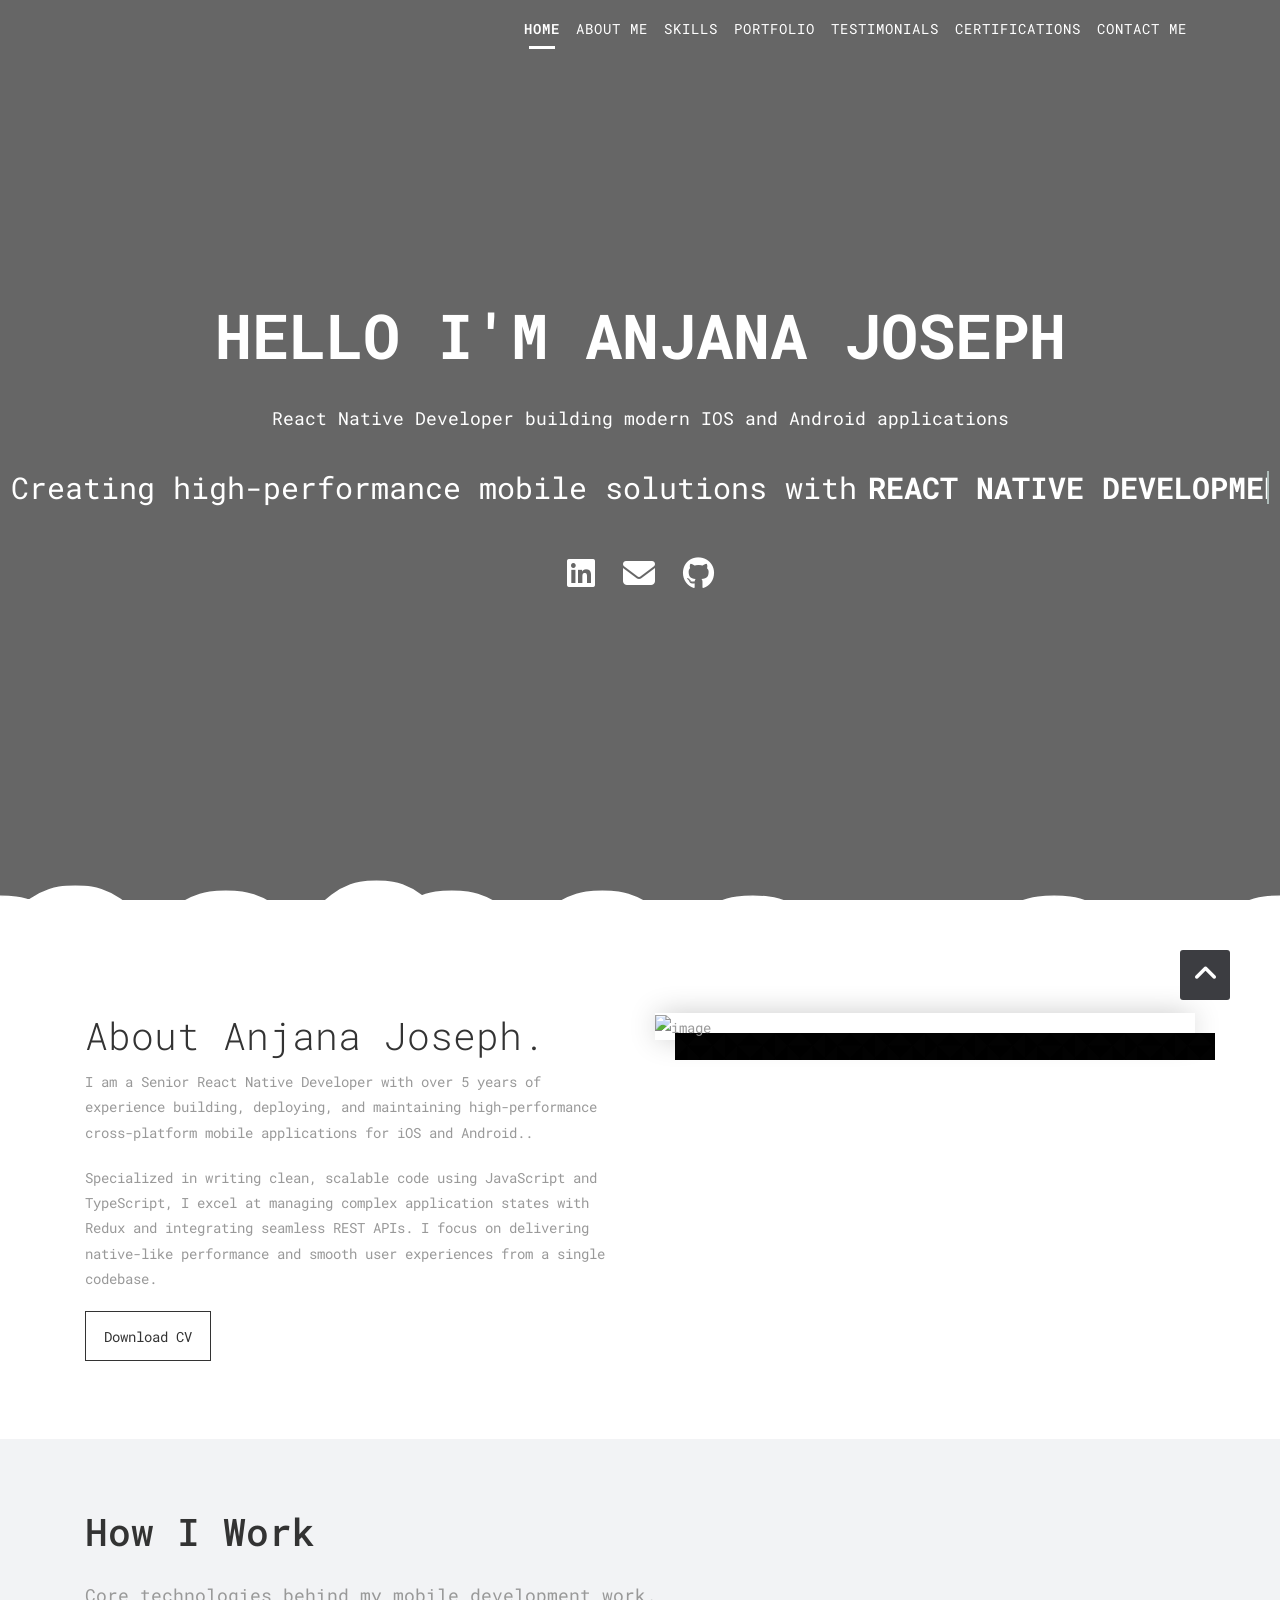
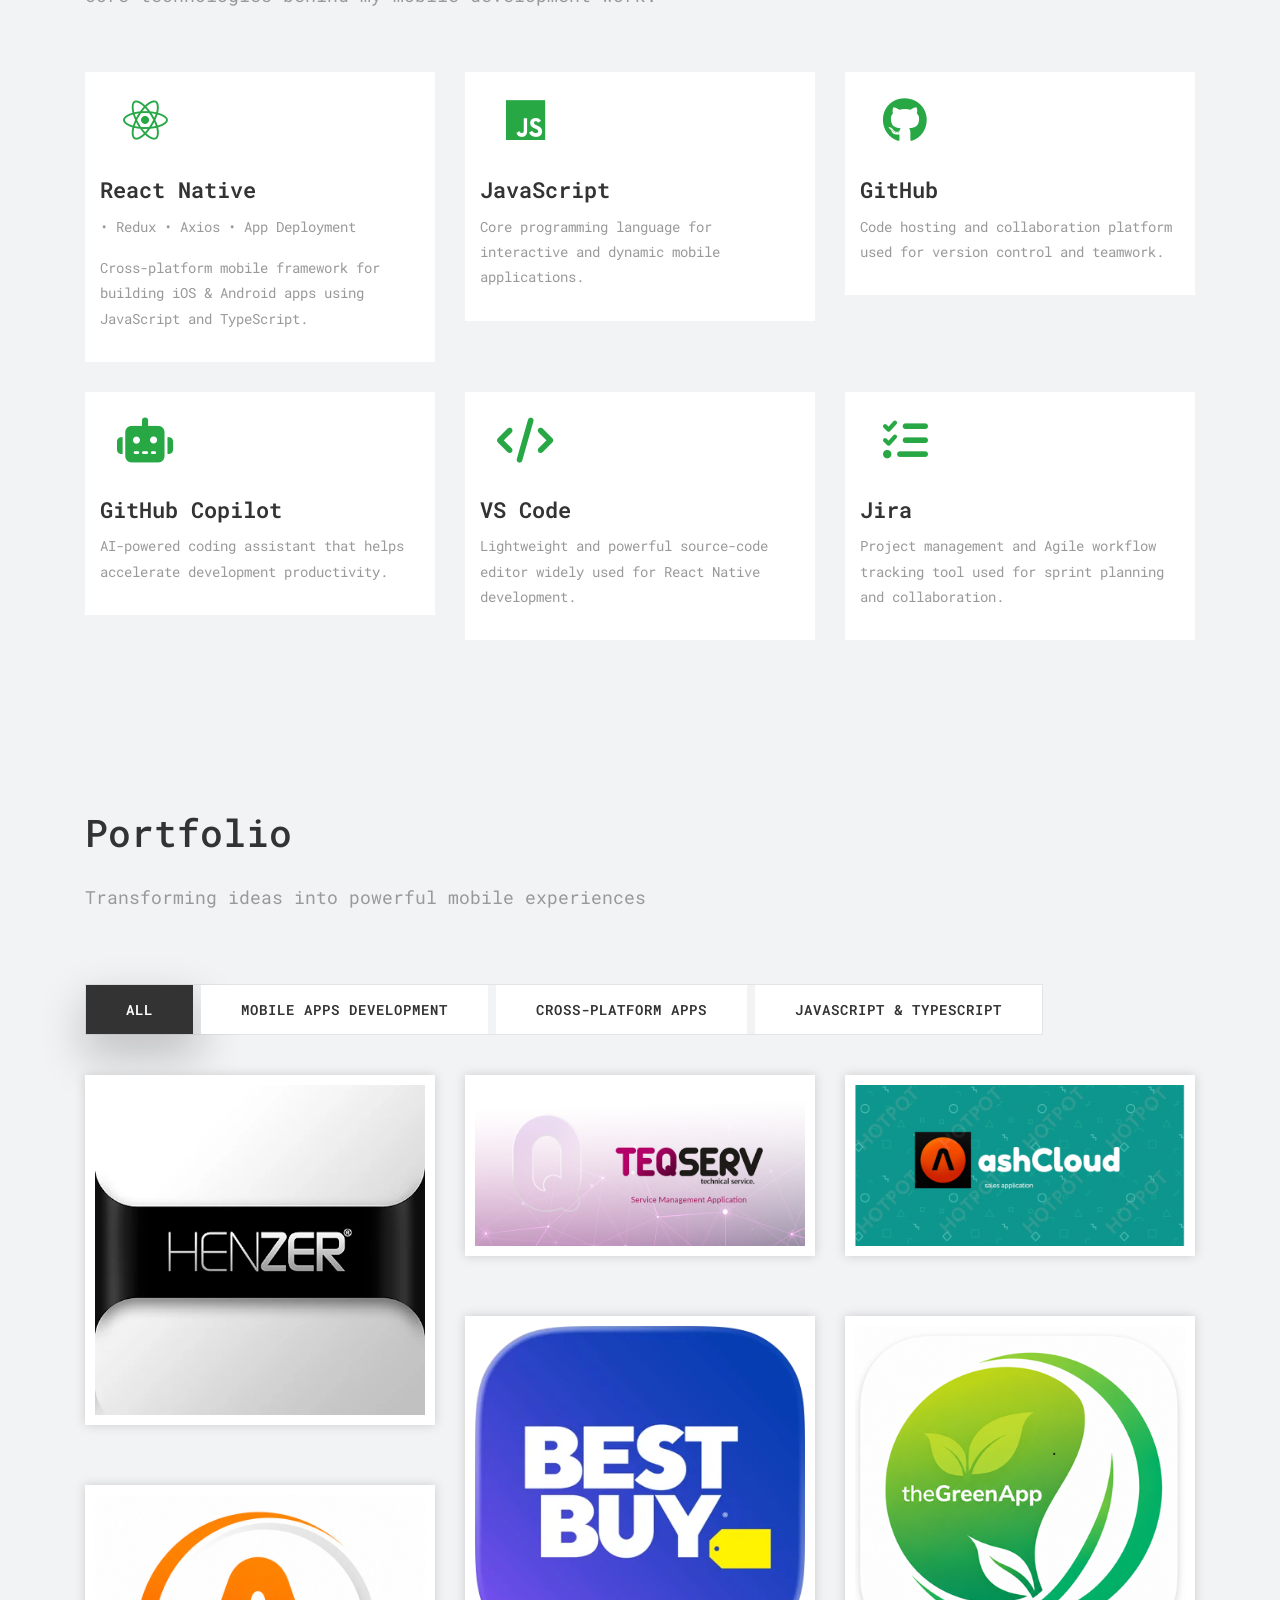
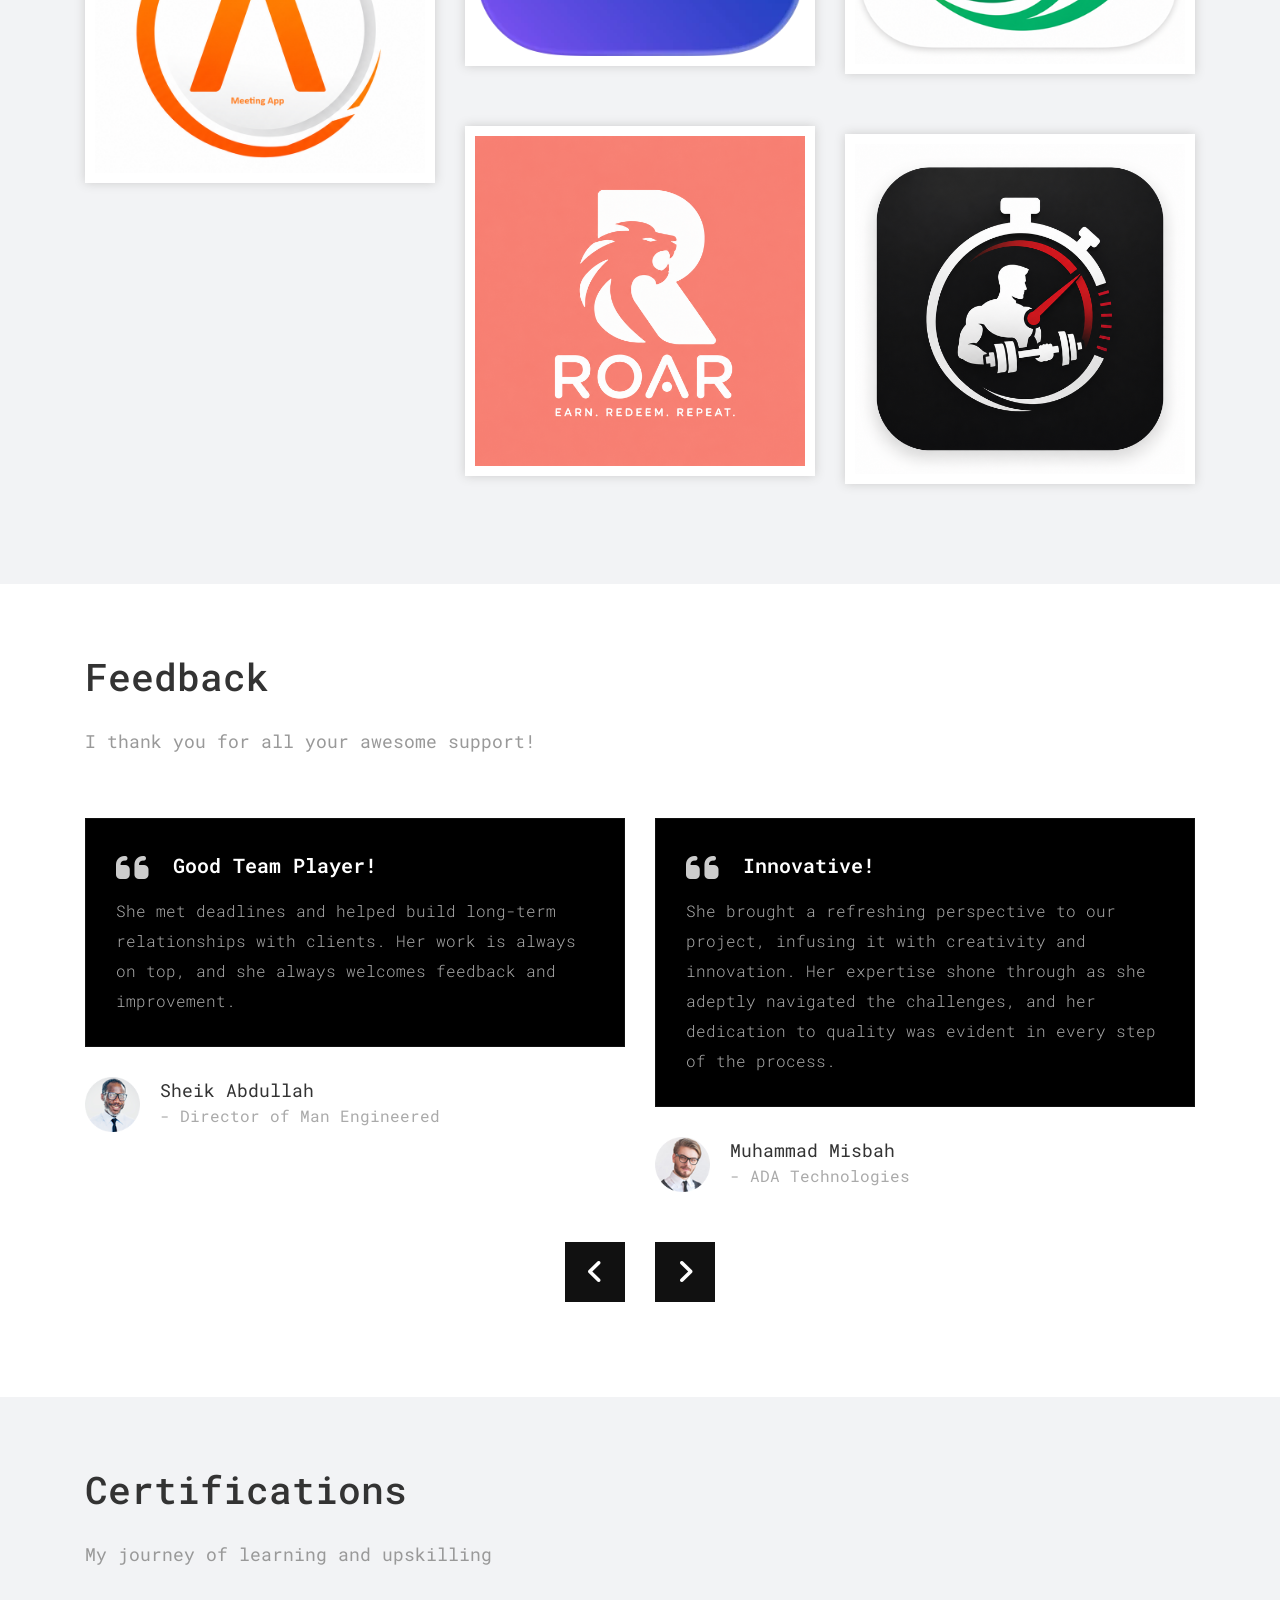
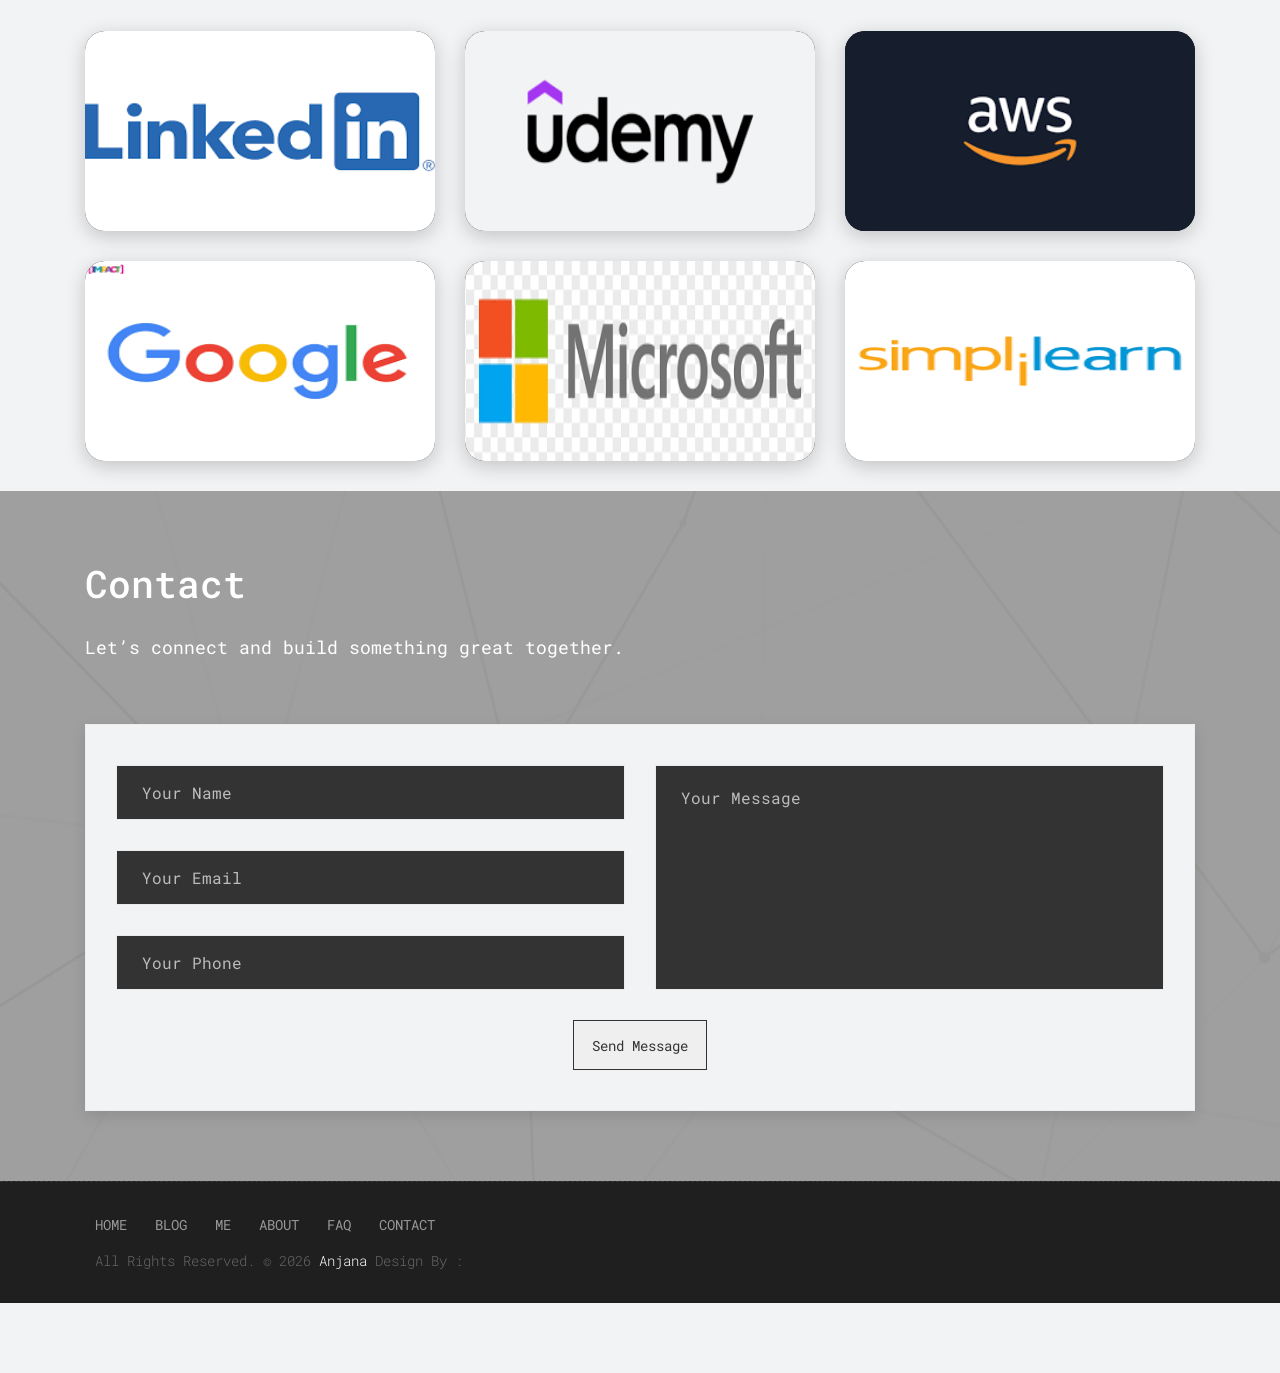
==== commit d01c2a81: "Updated drive link" ====
--- a/index.html
+++ b/index.html
@@ -1,99 +1,100 @@
 <!DOCTYPE html>
 <html lang="en">
 
-    <!-- Basic -->
-    <meta charset="utf-8">
-    <meta http-equiv="X-UA-Compatible" content="IE=edge">   
-   
-    <!-- Mobile Metas -->
-    <meta name="viewport" content="width=device-width, minimum-scale=1.0, maximum-scale=1.0, user-scalable=no">
- 
-     <!-- Site Metas -->
-    <title>Anjana - React Native Developer</title>  
-    <meta name="keywords" content="">
-    <meta name="description" content="">
-    <meta name="author" content="">
-
-    <!-- Site Icons -->
-    <link rel="shortcut icon" href="images/apple-touch-icon.png" type="image/x-icon" />
-    <link rel="apple-touch-icon" href="images/apple-touch-icon.png">
-
-    <!-- Bootstrap CSS -->
-    <link rel="stylesheet" href="css/bootstrap.min.css">
-    <!-- Site CSS -->
-    <link rel="stylesheet" href="style.css">
-    <!-- Responsive CSS -->
-    <link rel="stylesheet" href="css/responsive.css">
-    <!-- Custom CSS -->
-    <link rel="stylesheet" href="css/custom.css">
-    <link
-  rel="stylesheet"
-  href="https://cdnjs.cloudflare.com/ajax/libs/font-awesome/6.5.1/css/all.min.css"
-/>
-	<script src="js/modernizr.js"></script> <!-- Modernizr -->
-
-    <!--[if lt IE 9]>
+<!-- Basic -->
+<meta charset="utf-8">
+<meta http-equiv="X-UA-Compatible" content="IE=edge">
+
+<!-- Mobile Metas -->
+<meta name="viewport" content="width=device-width, minimum-scale=1.0, maximum-scale=1.0, user-scalable=no">
+
+<!-- Site Metas -->
+<title>Anjana - React Native Developer</title>
+<meta name="keywords" content="">
+<meta name="description" content="">
+<meta name="author" content="">
+
+<!-- Site Icons -->
+<link rel="shortcut icon" href="images/apple-touch-icon.png" type="image/x-icon" />
+<link rel="apple-touch-icon" href="images/apple-touch-icon.png">
+
+<!-- Bootstrap CSS -->
+<link rel="stylesheet" href="css/bootstrap.min.css">
+<!-- Site CSS -->
+<link rel="stylesheet" href="style.css">
+<!-- Responsive CSS -->
+<link rel="stylesheet" href="css/responsive.css">
+<!-- Custom CSS -->
+<link rel="stylesheet" href="css/custom.css">
+<link rel="stylesheet" href="https://cdnjs.cloudflare.com/ajax/libs/font-awesome/6.5.1/css/all.min.css" />
+<script src="js/modernizr.js"></script> <!-- Modernizr -->
+
+<!--[if lt IE 9]>
       <script src="https://oss.maxcdn.com/libs/html5shiv/3.7.0/html5shiv.js"></script>
       <script src="https://oss.maxcdn.com/libs/respond.js/1.4.2/respond.min.js"></script>
     <![endif]-->
 
 </head>
+
 <body id="page-top" class="politics_version">
 
     <!-- LOADER -->
     <div id="preloader">
         <div id="main-ld">
-			<div id="loader"></div>  
-		</div>
+            <div id="loader"></div>
+        </div>
     </div><!-- end loader -->
     <!-- END LOADER -->
-	
+
     <!-- Navigation -->
     <nav class="navbar navbar-expand-lg navbar-dark fixed-top" id="mainNav">
-      <div class="container">
-        <a class="navbar-brand js-scroll-trigger" href="#page-top">
-		
-		</a>
-        <button class="navbar-toggler navbar-toggler-right" type="button" data-toggle="collapse" data-target="#navbarResponsive" aria-controls="navbarResponsive" aria-expanded="false" aria-label="Toggle navigation">
-          Menu
-          <i class="fa fa-bars"></i>
-        </button>
-        <div class="collapse navbar-collapse" id="navbarResponsive">
-          <ul class="navbar-nav text-uppercase ml-auto">
-            <li class="nav-item">
-              <a class="nav-link js-scroll-trigger active" href="#home">Home</a>
-            </li>
-            <li class="nav-item">
-              <a class="nav-link js-scroll-trigger" href="#about">About Us</a>
-            </li>
-            <li class="nav-item">
-              <a class="nav-link js-scroll-trigger" href="#services">Skills</a>
-            </li>
-            <li class="nav-item">
-              <a class="nav-link js-scroll-trigger" href="#portfolio">Portfolio</a>
-            </li>
-            <li class="nav-item">
-              <a class="nav-link js-scroll-trigger" href="#testimonials">Testimonials</a>
-            </li>
-			<li class="nav-item">
-              <a class="nav-link js-scroll-trigger" href="#blog">Certifications</a>
-            </li>
-			<li class="nav-item">
-              <a class="nav-link js-scroll-trigger" href="#contact">Contact Us</a>
-            </li>
-          </ul>
+        <div class="container">
+            <a class="navbar-brand js-scroll-trigger" href="#page-top">
+
+            </a>
+            <button class="navbar-toggler navbar-toggler-right" type="button" data-toggle="collapse"
+                data-target="#navbarResponsive" aria-controls="navbarResponsive" aria-expanded="false"
+                aria-label="Toggle navigation">
+                Menu
+                <i class="fa fa-bars"></i>
+            </button>
+            <div class="collapse navbar-collapse" id="navbarResponsive">
+                <ul class="navbar-nav text-uppercase ml-auto">
+                    <li class="nav-item">
+                        <a class="nav-link js-scroll-trigger active" href="#home">Home</a>
+                    </li>
+                    <li class="nav-item">
+                        <a class="nav-link js-scroll-trigger" href="#about">About Me</a>
+                    </li>
+                    <li class="nav-item">
+                        <a class="nav-link js-scroll-trigger" href="#services">Skills</a>
+                    </li>
+                    <li class="nav-item">
+                        <a class="nav-link js-scroll-trigger" href="#portfolio">Portfolio</a>
+                    </li>
+                    <li class="nav-item">
+                        <a class="nav-link js-scroll-trigger" href="#testimonials">Testimonials</a>
+                    </li>
+                    <li class="nav-item">
+                        <a class="nav-link js-scroll-trigger" href="#blog">Certifications</a>
+                    </li>
+                    <li class="nav-item">
+                        <a class="nav-link js-scroll-trigger" href="#contact">Contact Me</a>
+                    </li>
+                </ul>
+            </div>
         </div>
-      </div>
     </nav>
-	
-	<section id="home" class="main-banner parallaxie" style="background: url('uploads/banner-02.jpg')">
-		<div class="heading">
-			<h1>hello i'm Anjana Joseph</h1>
-			<p>React Native Developer building modern IOS and Android applications</p>
-			<h3 class="cd-headline clip is-full-width">
-				<span>Creating high-performance mobile solutions with</span>
-				<span class="cd-words-wrapper">
-					<b class="is-visible">React Native Development</b>
+
+    <section id="home" class="main-banner parallaxie"
+        style="background: url('https://lh3.googleusercontent.com/d/122lGAWC5qGtzKf-eDAWWsC1yrKjXeqHl')">
+        <div class="heading">
+            <h1>hello i'm Anjana Joseph</h1>
+            <p>React Native Developer building modern IOS and Android applications</p>
+            <h3 class="cd-headline clip is-full-width">
+                <span>Creating high-performance mobile solutions with</span>
+                <span class="cd-words-wrapper">
+                    <b class="is-visible">React Native Development</b>
                     <b>Mobile App Development</b>
                     <b>Cross-Platform Apps</b>
                     <b>UI/UX Development</b>
@@ -103,28 +104,29 @@
                     <b>Redux Architecture</b>
                     <b>REST API Integration</b>
                     <b>App Performance Optimization</b>
-				</span>
-			</h3>
-                        <div class="social-icons">
-    <!-- LinkedIn -->
-    <a href="https://www.linkedin.com/in/anjanajosephp/" target="_blank">
-        <i class="fa-brands fa-linkedin"></i>
-    </a>
-
-    <!-- Gmail -->
-    <a href="mailto:anjanajoseph3@gmail.com">
-        <i class="fa-solid fa-envelope"></i>
-    </a>
-    <!-- GitHub -->
-<a href="https://github.com/AnjanaJoeJoseph" target="_blank">
-    <i class="fa-brands fa-github"></i>
-</a>
-</div>
-
-		</div>
-	</section>
-
-	<svg id="clouds" class="hidden-xs" xmlns="http://www.w3.org/2000/svg" version="1.1" width="100%" height="100" viewBox="0 0 85 100" preserveAspectRatio="none">
+                </span>
+            </h3>
+            <div class="social-icons">
+                <!-- LinkedIn -->
+                <a href="https://www.linkedin.com/in/anjanajosephp/" target="_blank">
+                    <i class="fa-brands fa-linkedin"></i>
+                </a>
+
+                <!-- Gmail -->
+                <a href="mailto:anjanajoseph3@gmail.com">
+                    <i class="fa-solid fa-envelope"></i>
+                </a>
+                <!-- GitHub -->
+                <a href="https://github.com/AnjanaJoeJoseph" target="_blank">
+                    <i class="fa-brands fa-github"></i>
+                </a>
+            </div>
+
+        </div>
+    </section>
+
+    <svg id="clouds" class="hidden-xs" xmlns="http://www.w3.org/2000/svg" version="1.1" width="100%" height="100"
+        viewBox="0 0 85 100" preserveAspectRatio="none">
         <path d="M-5 100 Q 0 20 5 100 Z
             M0 100 Q 5 0 10 100
             M5 100 Q 10 30 15 100
@@ -153,24 +155,31 @@
         <div class="container">
             <div class="row">
                 <div class="col-md-6">
-                    <div class="message-box">                        
+                    <div class="message-box">
                         <h2>About Anjana Joseph.</h2>
-                        <p> I am a Senior React Native Developer with over 5 years of experience building, deploying, and maintaining high-performance cross-platform mobile applications for iOS and Android.. </p>
-						<p>Specialized in writing clean, scalable code using JavaScript and TypeScript, I excel at managing complex application states with Redux and integrating seamless REST APIs. I focus on delivering native-like performance and smooth user experiences from a single codebase.</p>
-
-                        <a href="uploads/resume_Anjana.pdf" class="sim-btn btn-hover-new" data-text="Download CV"><span>Download CV</span></a>
+                        <p> I am a Senior React Native Developer with over 5 years of experience building, deploying,
+                            and maintaining high-performance cross-platform mobile applications for iOS and Android..
+                        </p>
+                        <p>Specialized in writing clean, scalable code using JavaScript and TypeScript, I excel at
+                            managing complex application states with Redux and integrating seamless REST APIs. I focus
+                            on delivering native-like performance and smooth user experiences from a single codebase.
+                        </p>
+
+                        <a href="https://drive.google.com/file/d/10n2vwq5GjQPe4wEEjlXBwrZE5aYcOl1M/view?usp=sharing"
+                            class="sim-btn btn-hover-new" data-text="Download CV"><span>Download CV</span></a>
                     </div><!-- end messagebox -->
                 </div><!-- end col -->
 
                 <div class="col-md-6">
                     <div class="right-box-pro wow fadeIn">
-                        <img src="uploads/about_05.jpg" alt="" class="img-fluid img-rounded">
+                        <img src="https://lh3.googleusercontent.com/d/14EOWkUQL5gTHmgSWWh2eYrAjuSP0n79x" alt="image"
+                            class="img-fluid img-rounded">
                     </div><!-- end media -->
                 </div><!-- end col -->
             </div><!-- end row -->
         </div><!-- end container -->
     </div><!-- end section -->
-	
+
     <div id="services" class="section lb">
         <div class="container">
             <div class="section-title text-left">
@@ -178,177 +187,194 @@
                 <p>Core technologies behind my mobile development work.</p>
             </div><!-- end title -->
 
-         <div class="row">
-
-    <!-- React -->
-    <div class="col-md-4">
-        <div class="services-inner-box">
-            <div class="ser-icon">
-                <i class="fa-brands fa-react"></i>
-            </div>
-            <h2>React Native</h2>
-            <p>
- • Redux • Axios • App Deployment
-</p>
-            <p>Cross-platform mobile framework for building iOS & Android apps using JavaScript and TypeScript.</p>
-        </div>
-    </div>
-
-    <!-- JavaScript -->
-    <div class="col-md-4">
-        <div class="services-inner-box">
-            <div class="ser-icon">
-                <i class="fa-brands fa-js"></i>
-            </div>
-            <h2>JavaScript</h2>
-            <p>Core programming language for interactive and dynamic mobile applications.</p>
-        </div>
-    </div>
-
-    <!-- GitHub -->
-    <div class="col-md-4">
-        <div class="services-inner-box">
-            <div class="ser-icon">
-                <i class="fa-brands fa-github"></i>
-            </div>
-            <h2>GitHub</h2>
-            <p>Code hosting and collaboration platform used for version control and teamwork.</p>
-        </div>
-    </div>
-
-    <!-- GitHub Copilot -->
-    <div class="col-md-4">
-        <div class="services-inner-box">
-            <div class="ser-icon">
-                <i class="fa-solid fa-robot"></i>
-            </div>
-            <h2>GitHub Copilot</h2>
-            <p>AI-powered coding assistant that helps accelerate development productivity.</p>
-        </div>
-    </div>
-
-    <!-- VS Code -->
-    <div class="col-md-4">
-        <div class="services-inner-box">
-            <div class="ser-icon">
-                <i class="fa-solid fa-code"></i>
-            </div>
-            <h2>VS Code</h2>
-            <p>Lightweight and powerful source-code editor widely used for React Native development.</p>
-        </div>
-    </div>
-
-    <!-- Jira -->
-    <div class="col-md-4">
-        <div class="services-inner-box">
-            <div class="ser-icon">
-                <i class="fa-solid fa-list-check"></i>
-            </div>
-            <h2>Jira</h2>
-            <p>Project management and Agile workflow tracking tool used for sprint planning and collaboration.</p>
-        </div>
-    </div>
-
-</div><!-- end row -->
+            <div class="row">
+
+                <!-- React -->
+                <div class="col-md-4">
+                    <div class="services-inner-box">
+                        <div class="ser-icon">
+                            <i class="fa-brands fa-react"></i>
+                        </div>
+                        <h2>React Native</h2>
+                        <p>
+                            • Redux • Axios • App Deployment
+                        </p>
+                        <p>Cross-platform mobile framework for building iOS & Android apps using JavaScript and
+                            TypeScript.</p>
+                    </div>
+                </div>
+
+                <!-- JavaScript -->
+                <div class="col-md-4">
+                    <div class="services-inner-box">
+                        <div class="ser-icon">
+                            <i class="fa-brands fa-js"></i>
+                        </div>
+                        <h2>JavaScript</h2>
+                        <p>Core programming language for interactive and dynamic mobile applications.</p>
+                    </div>
+                </div>
+
+                <!-- GitHub -->
+                <div class="col-md-4">
+                    <div class="services-inner-box">
+                        <div class="ser-icon">
+                            <i class="fa-brands fa-github"></i>
+                        </div>
+                        <h2>GitHub</h2>
+                        <p>Code hosting and collaboration platform used for version control and teamwork.</p>
+                    </div>
+                </div>
+
+                <!-- GitHub Copilot -->
+                <div class="col-md-4">
+                    <div class="services-inner-box">
+                        <div class="ser-icon">
+                            <i class="fa-solid fa-robot"></i>
+                        </div>
+                        <h2>GitHub Copilot</h2>
+                        <p>AI-powered coding assistant that helps accelerate development productivity.</p>
+                    </div>
+                </div>
+
+                <!-- VS Code -->
+                <div class="col-md-4">
+                    <div class="services-inner-box">
+                        <div class="ser-icon">
+                            <i class="fa-solid fa-code"></i>
+                        </div>
+                        <h2>VS Code</h2>
+                        <p>Lightweight and powerful source-code editor widely used for React Native development.</p>
+                    </div>
+                </div>
+
+                <!-- Jira -->
+                <div class="col-md-4">
+                    <div class="services-inner-box">
+                        <div class="ser-icon">
+                            <i class="fa-solid fa-list-check"></i>
+                        </div>
+                        <h2>Jira</h2>
+                        <p>Project management and Agile workflow tracking tool used for sprint planning and
+                            collaboration.</p>
+                    </div>
+                </div>
+
+            </div><!-- end row -->
         </div><!-- end container -->
     </div><!-- end section -->
 
-	
-	<div id="portfolio" class="section lb">
-		<div class="container">
-			<div class="section-title text-left">
+
+    <div id="portfolio" class="section lb">
+        <div class="container">
+            <div class="section-title text-left">
                 <h3>Portfolio</h3>
                 <p>Transforming ideas into powerful mobile experiences</p>
             </div><!-- end title -->
-			
-			<div class="gallery-menu row">
-				<div class="col-md-12">
-					<div class="button-group filter-button-group text-left">
-						<button class="active" data-filter="*">All</button>
-						<button data-filter=".gal_a">Mobile Apps Development</button>
-						<button data-filter=".gal_b">Cross-Platform Apps</button>
-						<button data-filter=".gal_c">JavaScript & TypeScript</button>
-
-					</div>
-				</div>
-			</div>
-			
-			<div class="gallery-list row">
-				<div class="col-md-4 col-sm-6 gallery-grid gal_a gal_b">
-					<div class="gallery-single fix">
-						<img src="uploads/henzer.webp" class="img-fluid" alt="Image">
-						<div class="img-overlay">
-							<a href="uploads/henzer1.png" data-rel="prettyPhoto[gal]" class="hoverbutton global-radius"><i class="fa fa-picture-o"></i></a>
-						</div>
-					</div>
-				</div>
-				
-				<div class="col-md-4 col-sm-6 gallery-grid gal_c gal_b">
-					<div class="gallery-single fix">
-						<img src="uploads/Teqserv" class="img-fluid" alt="Image">
-						<div class="img-overlay">
-							<a href="uploads/teq.png" data-rel="prettyPhoto[gal]" class="hoverbutton global-radius"><i class="fa fa-picture-o"></i></a>
-						</div>
-					</div>
-				</div>
-				
-				<div class="col-md-4 col-sm-6 gallery-grid gal_a gal_c">
-					<div class="gallery-single fix">
-						<img src="uploads/ashcloud.webp" class="img-fluid" alt="Image">
-						<div class="img-overlay">
-							<a href="uploads/ash.png" data-rel="prettyPhoto[gal]" class="hoverbutton global-radius"><i class="fa fa-picture-o"></i></a>
-						</div>
-					</div>
-				</div>
-				
-				<div class="col-md-4 col-sm-6 gallery-grid gal_b gal_a">
-					<div class="gallery-single fix">
-						<img src="uploads/bestbuy.webp" class="img-fluid" alt="Image">
-						<div class="img-overlay">
-							<a href="uploads/bestbuy.webp" data-rel="prettyPhoto[gal]" class="hoverbutton global-radius"><i class="fa fa-picture-o"></i></a>
-						</div>
-					</div>
-				</div>
-				
-				<div class="col-md-4 col-sm-6 gallery-grid gal_a gal_c">
-					<div class="gallery-single fix">
-						<img src="uploads/green.png" class="img-fluid" alt="Image">
-						<div class="img-overlay">
-							<a href="uploads/greenUI.png" data-rel="prettyPhoto[gal]" class="hoverbutton global-radius"><i class="fa fa-picture-o"></i></a>
-						</div>
-					</div>
-				</div>
-				
-				<div class="col-md-4 col-sm-6 gallery-grid gal_c gal_a">
-					<div class="gallery-single fix">
-						<img src="uploads/meet.png" class="img-fluid" alt="Image">
-						<div class="img-overlay">
-							<a href="uploads/meeting.png" data-rel="prettyPhoto[gal]" class="hoverbutton global-radius"><i class="fa fa-picture-o"></i></a>
-						</div>
-					</div>
-				</div>
+
+            <div class="gallery-menu row">
+                <div class="col-md-12">
+                    <div class="button-group filter-button-group text-left">
+                        <button class="active" data-filter="*">All</button>
+                        <button data-filter=".gal_a">Mobile Apps Development</button>
+                        <button data-filter=".gal_b">Cross-Platform Apps</button>
+                        <button data-filter=".gal_c">JavaScript & TypeScript</button>
+
+                    </div>
+                </div>
+            </div>
+
+            <div class="gallery-list row">
+                <div class="col-md-4 col-sm-6 gallery-grid gal_a gal_b">
+                    <div class="gallery-single fix">
+                        <img src="uploads/henzer.webp" class="img-fluid" alt="Image">
+                        <div class="img-overlay">
+                            <a href="https://lh3.googleusercontent.com/d/1HC6Ap35YcNg2ydBPjK8DV8NXKmFOiIuF"
+                                data-rel="prettyPhoto[gal]" class="hoverbutton global-radius"><i
+                                    class="fa fa-picture-o"></i></a>
+                        </div>
+                    </div>
+                </div>
+
+                <div class="col-md-4 col-sm-6 gallery-grid gal_c gal_b">
+                    <div class="gallery-single fix">
+                        <img src="uploads/Teqserv" class="img-fluid" alt="Image">
+                        <div class="img-overlay">
+                            <a href="https://lh3.googleusercontent.com/d/1Y_bXwyCC2CMLT4AWvIVCUwVC9doeLIcP"
+                                data-rel="prettyPhoto[gal]" class="hoverbutton global-radius"><i
+                                    class="fa fa-picture-o"></i></a>
+                        </div>
+                    </div>
+                </div>
+
+                <div class="col-md-4 col-sm-6 gallery-grid gal_a gal_c">
+                    <div class="gallery-single fix">
+                        <img src="uploads/ashcloud.webp" class="img-fluid" alt="Image">
+                        <div class="img-overlay">
+                            <a href="https://lh3.googleusercontent.com/d/1D_sN1c_YJjW_YfJhmNtAaGF_-fXkJMTK"
+                                data-rel="prettyPhoto[gal]" class="hoverbutton global-radius"><i
+                                    class="fa fa-picture-o"></i></a>
+                        </div>
+                    </div>
+                </div>
+
+                <div class="col-md-4 col-sm-6 gallery-grid gal_b gal_a">
+                    <div class="gallery-single fix">
+                        <img src="uploads/bestbuy.webp" class="img-fluid" alt="Image">
+                        <div class="img-overlay">
+                            <a href="uploads/bestbuy.webp" data-rel="prettyPhoto[gal]"
+                                class="hoverbutton global-radius"><i class="fa fa-picture-o"></i></a>
+                        </div>
+                    </div>
+                </div>
+
+                <div class="col-md-4 col-sm-6 gallery-grid gal_a gal_c">
+                    <div class="gallery-single fix">
+                        <img src="uploads/green.png" class="img-fluid" alt="Image">
+                        <div class="img-overlay">
+                            <a href="https://lh3.googleusercontent.com/d/1QBYBO8l-GGgiWUw4oK5Cull4TtVPceRv"
+                                data-rel="prettyPhoto[gal]" class="hoverbutton global-radius"><i
+                                    class="fa fa-picture-o"></i></a>
+                        </div>
+                    </div>
+                </div>
+
                 <div class="col-md-4 col-sm-6 gallery-grid gal_c gal_a">
-					<div class="gallery-single fix">
-						<img src="uploads/RoarLogo.png" class="img-fluid" alt="Image">
-						<div class="img-overlay">
-							<a href="uploads/Roar.png" data-rel="prettyPhoto[gal]" class="hoverbutton global-radius"><i class="fa fa-picture-o"></i></a>
-						</div>
-					</div>
-				</div>
+                    <div class="gallery-single fix">
+                        <img src="uploads/meet.png" class="img-fluid" alt="Image">
+                        <div class="img-overlay">
+                            <a href="https://lh3.googleusercontent.com/d/1wy0okpnqnyU_iO1unRq0eFxzzot14AOQ"
+                                data-rel="prettyPhoto[gal]" class="hoverbutton global-radius"><i
+                                    class="fa fa-picture-o"></i></a>
+                        </div>
+                    </div>
+                </div>
                 <div class="col-md-4 col-sm-6 gallery-grid gal_c gal_a">
-					<div class="gallery-single fix">
-						<img src="uploads/gymLogo.png" class="img-fluid" alt="Image">
-						<div class="img-overlay">
-							<a href="uploads/gymLogo (2).png" data-rel="prettyPhoto[gal]" class="hoverbutton global-radius"><i class="fa fa-picture-o"></i></a>
-						</div>
-					</div>
-				</div>
-			</div>
-			</div>
-		</div>
-	</div>
-	
-	 <div id="testimonials" class="section wb">
+                    <div class="gallery-single fix">
+                        <img src="uploads/RoarLogo.png" class="img-fluid" alt="Image">
+                        <div class="img-overlay">
+                            <a href="https://lh3.googleusercontent.com/d/1pmBdr1L7oQcyuIe4tZoSyg8LZap5LyO9"
+                                data-rel="prettyPhoto[gal]" class="hoverbutton global-radius"><i
+                                    class="fa fa-picture-o"></i></a>
+                        </div>
+                    </div>
+                </div>
+                <div class="col-md-4 col-sm-6 gallery-grid gal_c gal_a">
+                    <div class="gallery-single fix">
+                        <img src="uploads/gymLogo.png" class="img-fluid" alt="Image">
+                        <div class="img-overlay">
+                            <a href="https://lh3.googleusercontent.com/d/1ShNjCp8Q1cP5YwzW702CMYc766AeMBdj"
+                                data-rel="prettyPhoto[gal]" class="hoverbutton global-radius"><i
+                                    class="fa fa-picture-o"></i></a>
+                        </div>
+                    </div>
+                </div>
+            </div>
+        </div>
+    </div>
+    </div>
+
+    <div id="testimonials" class="section wb">
         <div class="container">
             <div class="section-title text-left">
                 <h3>Feedback</h3>
@@ -358,11 +384,12 @@
             <div class="row">
                 <div class="col-md-12 col-sm-12">
                     <div class="testi-carousel owl-carousel owl-theme">
-               
+
                         <div class="testimonial clearfix">
                             <div class="desc">
                                 <h3><i class="fa fa-quote-left"></i> Good Team Player!</h3>
-                                <p class="lead">She met deadlines and helped build long-term relationships with clients. Her work is always on top, and she always welcomes feedback and improvement.</p>
+                                <p class="lead">She met deadlines and helped build long-term relationships with clients.
+                                    Her work is always on top, and she always welcomes feedback and improvement.</p>
                             </div>
                             <div class="testi-meta">
                                 <img src="uploads/testi_01.png" alt="" class="img-fluid alignleft">
@@ -375,7 +402,10 @@
                         <div class="testimonial clearfix">
                             <div class="desc">
                                 <h3><i class="fa fa-quote-left"></i> Innovative!</h3>
-                                <p class="lead">She brought a refreshing perspective to our project, infusing it with creativity and innovation. Her expertise shone through as she adeptly navigated the challenges, and her dedication to quality was evident in every step of the process.</p>
+                                <p class="lead">She brought a refreshing perspective to our project, infusing it with
+                                    creativity and innovation. Her expertise shone through as she adeptly navigated the
+                                    challenges, and her dedication to quality was evident in every step of the process.
+                                </p>
                             </div>
                             <div class="testi-meta">
                                 <img src="uploads/testi_02.png" alt="" class="img-fluid alignleft">
@@ -388,7 +418,10 @@
                         <div class="testimonial clearfix">
                             <div class="desc">
                                 <h3><i class="fa fa-quote-left"></i>Good Leadership</h3>
-                                <p class="lead">Anjana's unwavering commitment to tasks and readiness to exceed expectations make her stand out among her peers. I've had the honor of observing Anjana's outstanding leadership abilities, characterized by a natural talent for inspiring and motivating the team, steering us toward success.
+                                <p class="lead">Anjana's unwavering commitment to tasks and readiness to exceed
+                                    expectations make her stand out among her peers. I've had the honor of observing
+                                    Anjana's outstanding leadership abilities, characterized by a natural talent for
+                                    inspiring and motivating the team, steering us toward success.
                                 </p>
                             </div>
                             <div class="testi-meta">
@@ -402,236 +435,215 @@
             </div><!-- end row -->
         </div><!-- end container -->
     </div><!-- end section -->
-	
-	<div id="blog" class="section lb">
-		<div class="container">
-			<div class="section-title text-left">
+
+    <div id="blog" class="section lb">
+        <div class="container">
+            <div class="section-title text-left">
                 <h3>Certifications</h3>
                 <p>My journey of learning and upskilling</p>
             </div><!-- end title -->
-			
-			<div class="row">
-
-    <!-- Certificate 1 -->
-    <div class="col-md-4 col-sm-6 col-lg-4">
-        <div class="certificate-box">
-
-            <div class="certificate-image">
-                <img src="uploads/linkedin.jpg" class="img-fluid" alt="">
+
+            <div class="row">
+
+                <!-- Certificate 1 -->
+                <div class="col-md-4 col-sm-6 col-lg-4">
+                    <div class="certificate-box">
+
+                        <div class="certificate-image">
+                            <img src="uploads/linkedin.jpg" class="img-fluid" alt="">
+                        </div>
+
+                    </div>
+                </div>
+
+
+                <!-- Certificate 2 -->
+                <div class="col-md-4 col-sm-6 col-lg-4">
+                    <div class="certificate-box">
+
+                        <div class="certificate-image">
+                            <img src="uploads/udemy.png" class="img-fluid" alt="">
+                        </div>
+
+                    </div>
+                </div>
+
+
+
+                <!-- Certificate 3 -->
+                <div class="col-md-4 col-sm-6 col-lg-4">
+                    <div class="certificate-box">
+
+                        <div class="certificate-image">
+                            <img src="uploads/aws.png" class="img-fluid" alt="">
+                        </div>
+
+                    </div>
+                </div>
+                <div class="col-md-4 col-sm-6 col-lg-4">
+                    <div class="certificate-box">
+
+                        <div class="certificate-image">
+                            <img src="uploads/google.png" class="img-fluid" alt="">
+                        </div>
+
+                    </div>
+                </div>
+                <div class="col-md-4 col-sm-6 col-lg-4">
+                    <div class="certificate-box">
+
+                        <div class="certificate-image">
+                            <img src="uploads/micro.png" class="img-fluid" alt="">
+                        </div>
+
+                    </div>
+                </div>
+                <div class="col-md-4 col-sm-6 col-lg-4">
+                    <div class="certificate-box">
+
+                        <div class="certificate-image">
+                            <img src="uploads/simplelarn.png" class="img-fluid" alt="">
+                        </div>
+                    </div>
+                </div>
             </div>
 
         </div>
-    </div>
-
-
-    <!-- Certificate 2 -->
-    <div class="col-md-4 col-sm-6 col-lg-4">
-        <div class="certificate-box">
-
-            <div class="certificate-image">
-                <img src="uploads/udemy.png" class="img-fluid" alt="">
-            </div>
-
-        </div>
-    </div>
-
-
-
-    <!-- Certificate 3 -->
-    <div class="col-md-4 col-sm-6 col-lg-4">
-        <div class="certificate-box">
-
-            <div class="certificate-image">
-                <img src="uploads/aws.png" class="img-fluid" alt="">
-            </div>
-
-        </div>
-    </div>
-    <div class="col-md-4 col-sm-6 col-lg-4">
-        <div class="certificate-box">
-
-            <div class="certificate-image">
-                <img src="uploads/google.png" class="img-fluid" alt="">
-            </div>
-
-        </div>
-    </div>
-        <div class="col-md-4 col-sm-6 col-lg-4">
-        <div class="certificate-box">
-
-            <div class="certificate-image">
-                <img src="uploads/micro.png" class="img-fluid" alt="">
-            </div>
-
-        </div>
-    </div>
-        <div class="col-md-4 col-sm-6 col-lg-4">
-        <div class="certificate-box">
-
-            <div class="certificate-image">
-                <img src="uploads/simplelarn.png" class="img-fluid" alt="">
-</div>
-		</div>
-	</div>
-			</div>
-		
-	</div>
-
-   <div id="contact" class="section db">
-    <div class="container">
-
-        <div class="section-title text-left">
-            <h3>Contact</h3>
-            <p>Let’s connect and build something great together.</p>
-        </div>
-
-        <div class="row">
-            <div class="col-md-12">
-
-                <div class="contact_form">
-
-                    <form id="contactForm"
-                          action="https://formspree.io/f/mvzygevk"
-                          method="POST">
-
-                        <div class="row">
-
-                            <!-- Left Side -->
-                            <div class="col-md-6">
-
-                                <div class="form-group">
-                                    <input class="form-control"
-                                           id="name"
-                                           name="name"
-                                           type="text"
-                                           placeholder="Your Name"
-                                           required>
+
+        <div id="contact" class="section db">
+            <div class="container">
+
+                <div class="section-title text-left">
+                    <h3>Contact</h3>
+                    <p>Let’s connect and build something great together.</p>
+                </div>
+
+                <div class="row">
+                    <div class="col-md-12">
+
+                        <div class="contact_form">
+
+                            <form id="contactForm" action="https://formspree.io/f/mvzygevk" method="POST">
+
+                                <div class="row">
+
+                                    <!-- Left Side -->
+                                    <div class="col-md-6">
+
+                                        <div class="form-group">
+                                            <input class="form-control" id="name" name="name" type="text"
+                                                placeholder="Your Name" required>
+                                        </div>
+
+                                        <div class="form-group">
+                                            <input class="form-control" id="email" name="email" type="email"
+                                                placeholder="Your Email" required>
+                                        </div>
+
+                                        <div class="form-group">
+                                            <input class="form-control" id="phone" name="phone" type="tel"
+                                                placeholder="Your Phone" required>
+                                        </div>
+
+                                    </div>
+
+                                    <!-- Right Side -->
+                                    <div class="col-md-6">
+
+                                        <div class="form-group">
+                                            <textarea class="form-control" id="userMessage" name="message"
+                                                placeholder="Your Message" rows="8" required></textarea>
+                                        </div>
+
+                                    </div>
+
+                                    <div class="clearfix"></div>
+
+                                    <!-- Button -->
+                                    <div class="col-lg-12 text-center">
+                                        <div id="success"></div>
+                                        <button id="sendMessageButton" class="sim-btn btn-hover-new"
+                                            data-text="Send Message" type="submit">
+
+                                            Send Message
+
+                                        </button>
+
+                                    </div>
+
                                 </div>
-
-                                <div class="form-group">
-                                    <input class="form-control"
-                                           id="email"
-                                           name="email"
-                                           type="email"
-                                           placeholder="Your Email"
-                                           required>
-                                </div>
-
-                                <div class="form-group">
-                                    <input class="form-control"
-                                           id="phone"
-                                           name="phone"
-                                           type="tel"
-                                           placeholder="Your Phone"
-                                           required>
-                                </div>
-
-                            </div>
-
-                            <!-- Right Side -->
-                            <div class="col-md-6">
-
-                                <div class="form-group">
-                                    <textarea class="form-control"
-                                              id="userMessage"
-                                              name="message"
-                                              placeholder="Your Message"
-                                              rows="8"
-                                              required></textarea>
-                                </div>
-
-                            </div>
-
-                            <div class="clearfix"></div>
-
-                            <!-- Button -->
-                            <div class="col-lg-12 text-center">
-  <div id="success"></div>
-                                <button id="sendMessageButton"
-                                        class="sim-btn btn-hover-new"
-                                        data-text="Send Message"
-                                        type="submit">
-
-                                    Send Message
-
-                                </button>
-
-                            </div>
-
-                        </div>
-<script>
-document.getElementById("contactForm").addEventListener("submit", async function(e) {
-
-    e.preventDefault();
-
-    const form = e.target;
-    const data = new FormData(form);
-
-    const response = await fetch(form.action, {
-        method: form.method,
-        body: data,
-        headers: {
-            'Accept': 'application/json'
-        }
-    });
-
-    if (response.ok) {
-
-        document.getElementById("success").innerHTML =
-            "<div class='alert alert-success'>Message sent successfully ✅</div>";
-
-        form.reset();
-
-    } else {
-
-        document.getElementById("success").innerHTML =
-            "<div class='alert alert-danger'>Oops! Something went wrong ❌</div>";
-    }
-
-});
-</script>
-                    </form>
-
-                </div>
-
+                                <script>
+                                    document.getElementById("contactForm").addEventListener("submit", async function (e) {
+
+                                        e.preventDefault();
+
+                                        const form = e.target;
+                                        const data = new FormData(form);
+
+                                        const response = await fetch(form.action, {
+                                            method: form.method,
+                                            body: data,
+                                            headers: {
+                                                'Accept': 'application/json'
+                                            }
+                                        });
+
+                                        if (response.ok) {
+
+                                            document.getElementById("success").innerHTML =
+                                                "<div class='alert alert-success'>Message sent successfully ✅</div>";
+
+                                            form.reset();
+
+                                        } else {
+
+                                            document.getElementById("success").innerHTML =
+                                                "<div class='alert alert-danger'>Oops! Something went wrong ❌</div>";
+                                        }
+
+                                    });
+                                </script>
+                            </form>
+
+                        </div>
+
+                    </div>
+                </div>
             </div>
         </div>
-    </div>
-</div>
-
-    <div class="copyrights">
-        <div class="container">
-            <div class="footer-distributed">
-                <div class="footer-left">
-                    <p class="footer-links">
-                        <a href="#">Home</a>
-                        <a href="#">Blog</a>
-                        <a href="#">Me</a>
-                        <a href="#">About</a>
-                        <a href="#">Faq</a>
-                        <a href="#">Contact</a>
-                    </p>
-                    <p class="footer-company-name">All Rights Reserved. &copy; 2026 <a href="#">Anjana</a> Design By : 
-                </div>
-            </div>
-        </div><!-- end container -->
-    </div><!-- end copyrights -->
-
-    <a href="#" id="scroll-to-top" class="dmtop global-radius"><i class="fa fa-angle-up"></i></a>
-
-    <!-- ALL JS FILES -->
-    <script src="js/all.js"></script>
-	<!-- Camera Slider -->
-	<script src="js/jquery.mobile.customized.min.js"></script>
-	<script src="js/jquery.easing.1.3.js"></script> 
-	<script src="js/parallaxie.js"></script>
-	<script src="js/headline.js"></script>
-	<!-- Contact form JavaScript -->
-    <script src="js/jqBootstrapValidation.js"></script>
-    <script src="js/contact_me.js"></script>
-    <!-- ALL PLUGINS -->
-    <script src="js/custom.js"></script>
-    <script src="js/jquery.vide.js"></script>
+
+        <div class="copyrights">
+            <div class="container">
+                <div class="footer-distributed">
+                    <div class="footer-left">
+                        <p class="footer-links">
+                            <a href="#">Home</a>
+                            <a href="#">Blog</a>
+                            <a href="#">Me</a>
+                            <a href="#">About</a>
+                            <a href="#">Faq</a>
+                            <a href="#">Contact</a>
+                        </p>
+                        <p class="footer-company-name">All Rights Reserved. &copy; 2026 <a href="#">Anjana</a> Design By
+                            :
+                    </div>
+                </div>
+            </div><!-- end container -->
+        </div><!-- end copyrights -->
+
+        <a href="#" id="scroll-to-top" class="dmtop global-radius"><i class="fa fa-angle-up"></i></a>
+
+        <!-- ALL JS FILES -->
+        <script src="js/all.js"></script>
+        <script src="js/jquery.easing.1.3.js"></script>
+        <script src="js/parallaxie.js"></script>
+        <script src="js/headline.js"></script>
+        <!-- Contact form JavaScript -->
+        <script src="js/jqBootstrapValidation.js"></script>
+        <script src="js/contact_me.js"></script>
+        <!-- ALL PLUGINS -->
+        <script src="js/custom.js"></script>
 
 </body>
-</html>
+
+</html>
--- a/style.css
+++ b/style.css
@@ -13,11 +13,8 @@
 -------------------------------------------------------------------*/
 
 @import url(css/animate.css);
-@import url(css/camera.css);
-@import url(css/flaticon.css);
 @import url(css/prettyPhoto.css);
 @import url(css/owl.carousel.css);
-@import url(css/font-awesome.min.css);
 
 /*------------------------------------------------------------------
     SKELETON
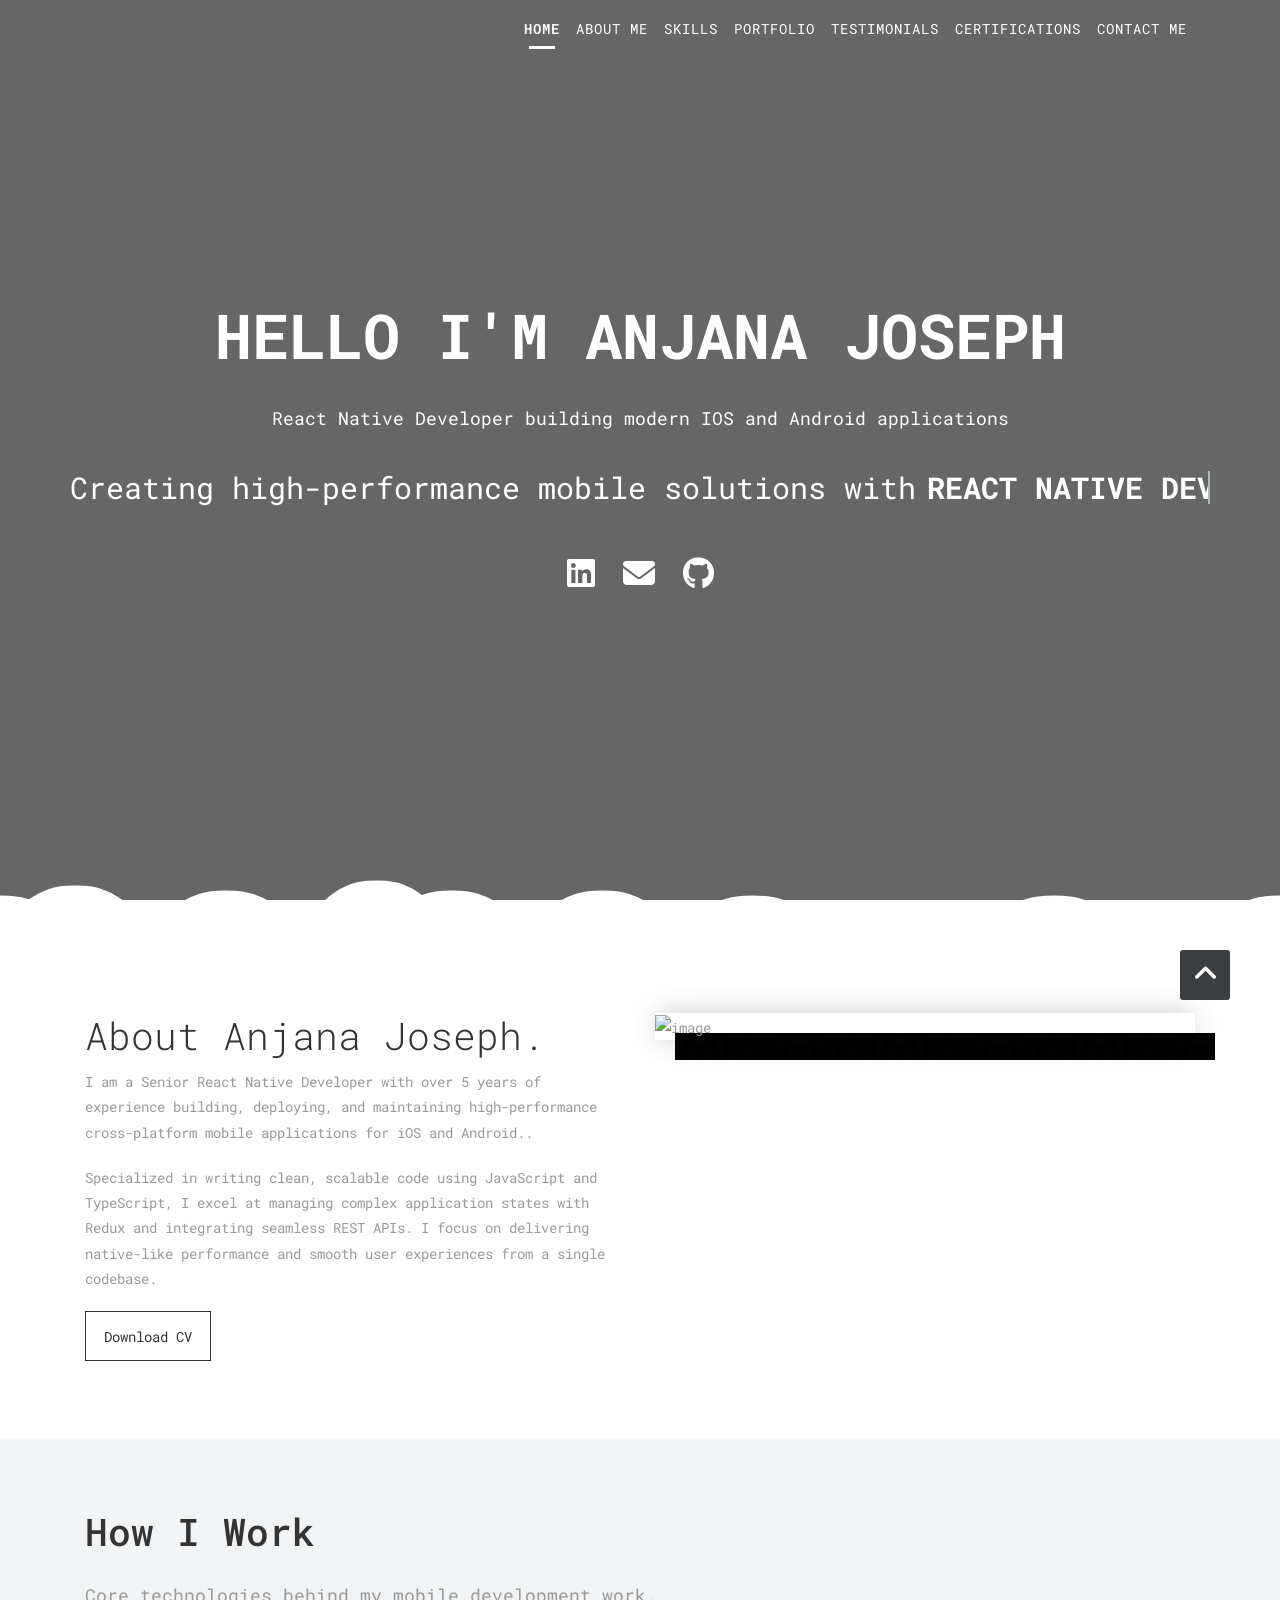
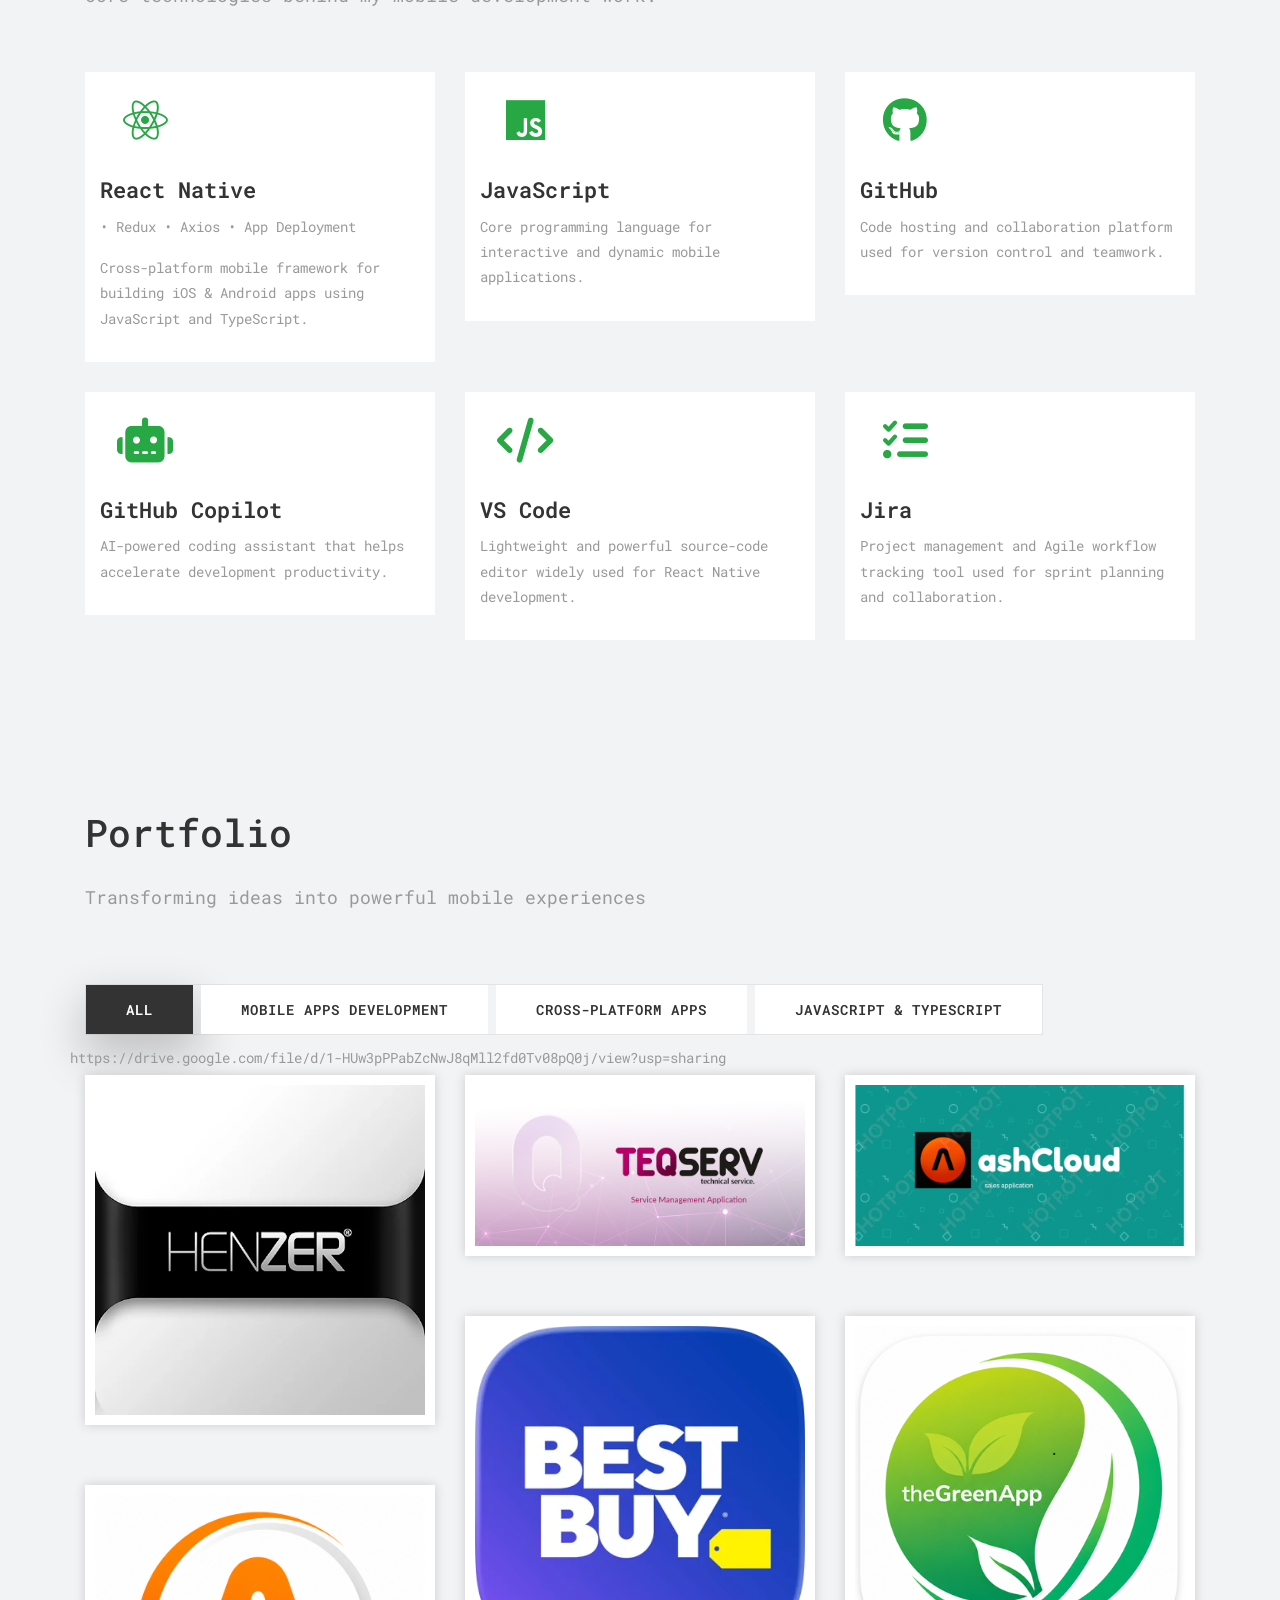
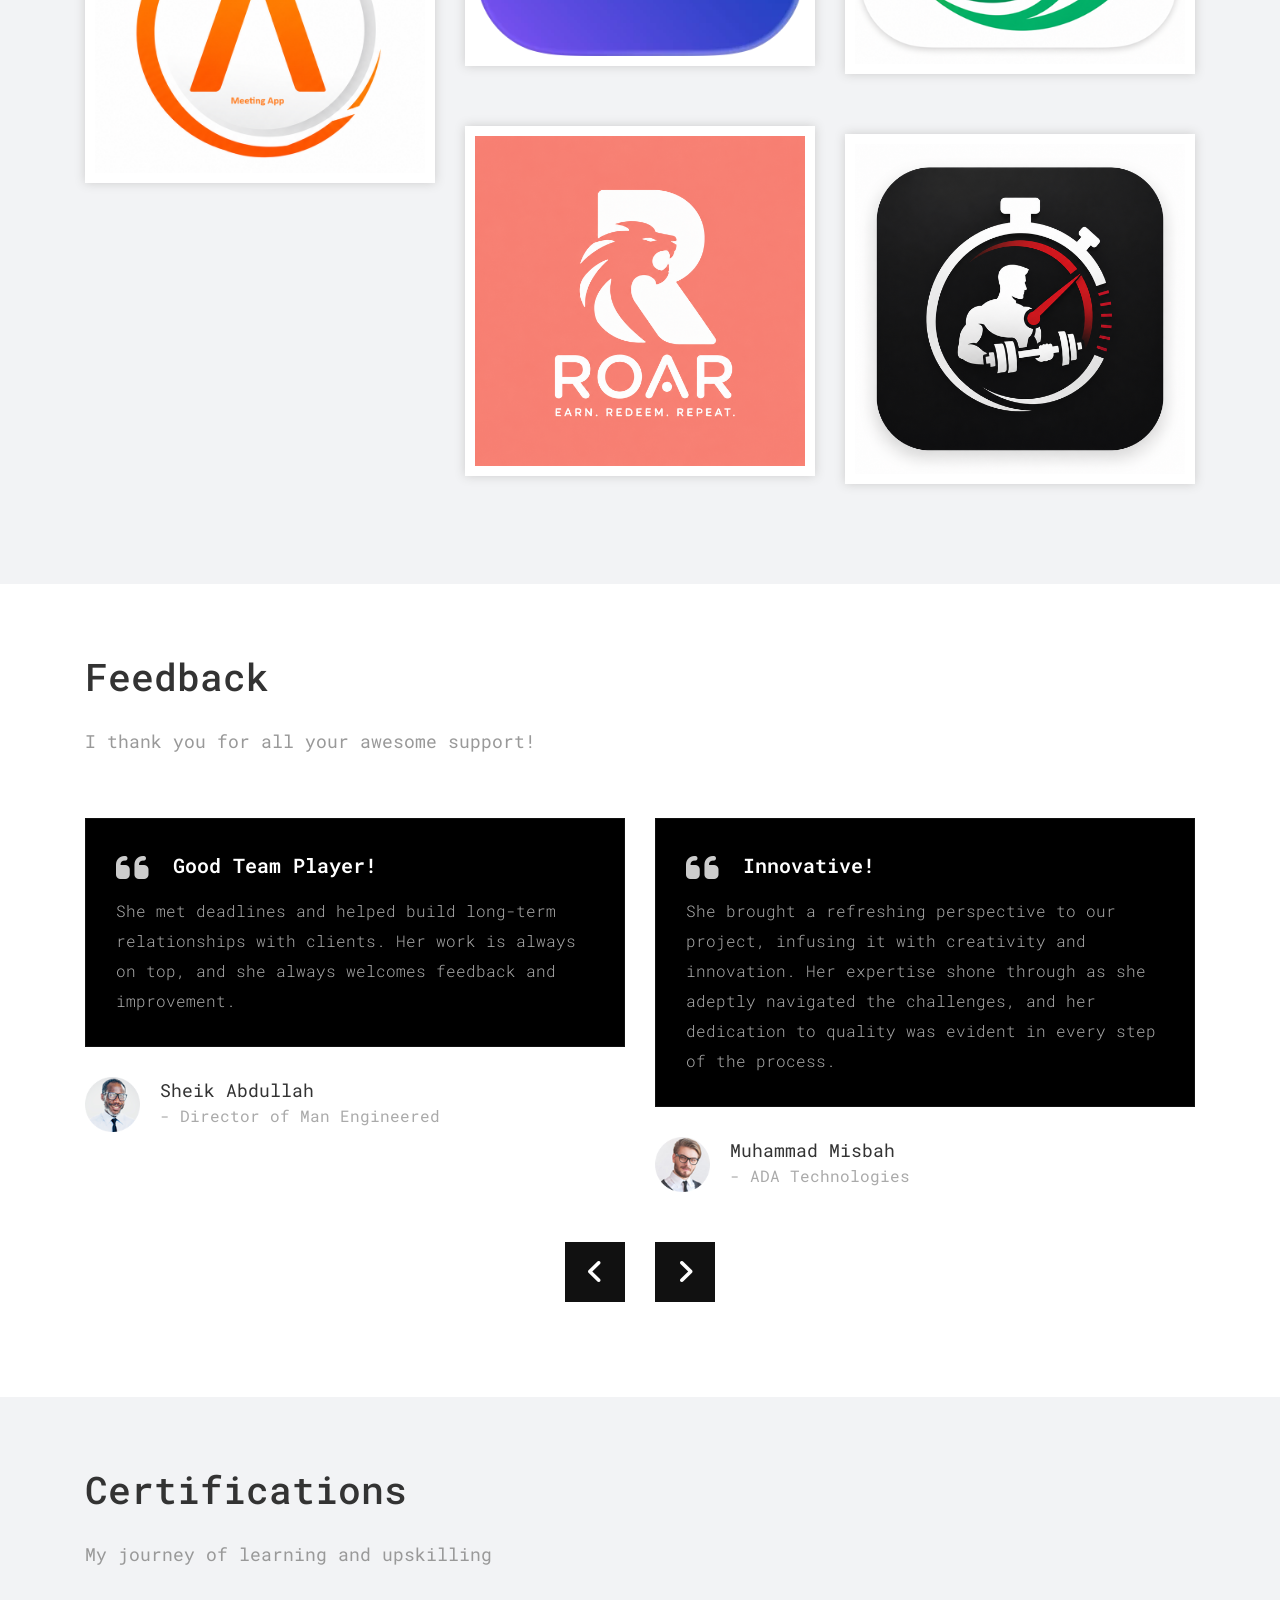
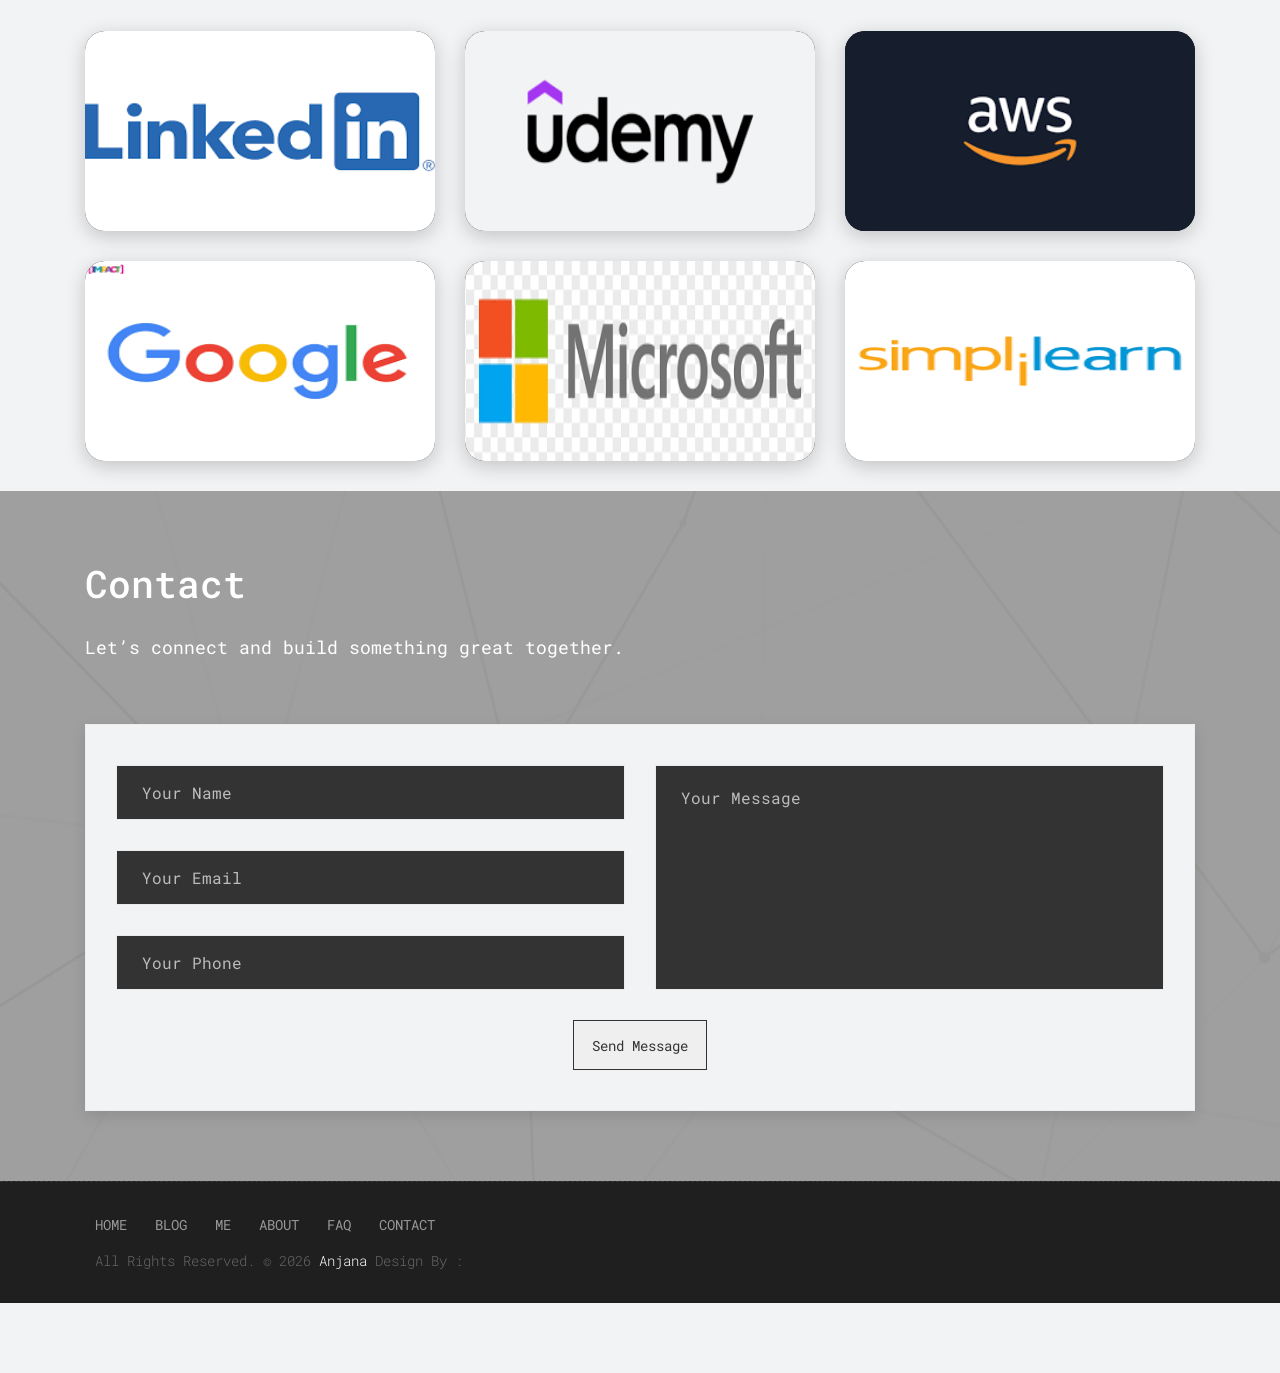
==== commit a954de90: "updated code" ====
--- a/index.html
+++ b/index.html
@@ -290,19 +290,17 @@
                         <img src="uploads/henzer.webp" class="img-fluid" alt="Image">
                         <div class="img-overlay">
                             <a href="https://lh3.googleusercontent.com/d/1HC6Ap35YcNg2ydBPjK8DV8NXKmFOiIuF"
-                                data-rel="prettyPhoto[gal]" class="hoverbutton global-radius"><i
-                                    class="fa fa-picture-o"></i></a>
-                        </div>
-                    </div>
-                </div>
-
+                                data-rel="prettyPhoto[gal]" class="hoverbutton global-radius">Explore</a>
+                        </div>
+                    </div>
+                </div>
+https://drive.google.com/file/d/1-HUw3pPPabZcNwJ8qMll2fd0Tv08pQ0j/view?usp=sharing
                 <div class="col-md-4 col-sm-6 gallery-grid gal_c gal_b">
                     <div class="gallery-single fix">
                         <img src="uploads/Teqserv" class="img-fluid" alt="Image">
                         <div class="img-overlay">
                             <a href="https://lh3.googleusercontent.com/d/1Y_bXwyCC2CMLT4AWvIVCUwVC9doeLIcP"
-                                data-rel="prettyPhoto[gal]" class="hoverbutton global-radius"><i
-                                    class="fa fa-picture-o"></i></a>
+                                data-rel="prettyPhoto[gal]" class="hoverbutton global-radius">Explore</a>
                         </div>
                     </div>
                 </div>
@@ -311,9 +309,8 @@
                     <div class="gallery-single fix">
                         <img src="uploads/ashcloud.webp" class="img-fluid" alt="Image">
                         <div class="img-overlay">
-                            <a href="https://lh3.googleusercontent.com/d/1D_sN1c_YJjW_YfJhmNtAaGF_-fXkJMTK"
-                                data-rel="prettyPhoto[gal]" class="hoverbutton global-radius"><i
-                                    class="fa fa-picture-o"></i></a>
+                            <a href="https://lh3.googleusercontent.com/d/1-HUw3pPPabZcNwJ8qMll2fd0Tv08pQ0j"
+                                data-rel="prettyPhoto[gal]" class="hoverbutton global-radius">Explore</a>
                         </div>
                     </div>
                 </div>
@@ -323,7 +320,7 @@
                         <img src="uploads/bestbuy.webp" class="img-fluid" alt="Image">
                         <div class="img-overlay">
                             <a href="uploads/bestbuy.webp" data-rel="prettyPhoto[gal]"
-                                class="hoverbutton global-radius"><i class="fa fa-picture-o"></i></a>
+                                class="hoverbutton global-radius">Explore</a>
                         </div>
                     </div>
                 </div>
@@ -332,9 +329,8 @@
                     <div class="gallery-single fix">
                         <img src="uploads/green.png" class="img-fluid" alt="Image">
                         <div class="img-overlay">
-                            <a href="https://lh3.googleusercontent.com/d/1QBYBO8l-GGgiWUw4oK5Cull4TtVPceRv"
-                                data-rel="prettyPhoto[gal]" class="hoverbutton global-radius"><i
-                                    class="fa fa-picture-o"></i></a>
+                            <a href="https://lh3.googleusercontent.com/d/1bLsbratK65zAbK1fKG940BZC0UiVeMic"
+                                data-rel="prettyPhoto[gal]" class="hoverbutton global-radius">Explore</a>
                         </div>
                     </div>
                 </div>
@@ -344,8 +340,7 @@
                         <img src="uploads/meet.png" class="img-fluid" alt="Image">
                         <div class="img-overlay">
                             <a href="https://lh3.googleusercontent.com/d/1wy0okpnqnyU_iO1unRq0eFxzzot14AOQ"
-                                data-rel="prettyPhoto[gal]" class="hoverbutton global-radius"><i
-                                    class="fa fa-picture-o"></i></a>
+                                data-rel="prettyPhoto[gal]" class="hoverbutton global-radius">Explore</a>
                         </div>
                     </div>
                 </div>
@@ -354,8 +349,7 @@
                         <img src="uploads/RoarLogo.png" class="img-fluid" alt="Image">
                         <div class="img-overlay">
                             <a href="https://lh3.googleusercontent.com/d/1pmBdr1L7oQcyuIe4tZoSyg8LZap5LyO9"
-                                data-rel="prettyPhoto[gal]" class="hoverbutton global-radius"><i
-                                    class="fa fa-picture-o"></i></a>
+                                data-rel="prettyPhoto[gal]" class="hoverbutton global-radius">Explore</a>
                         </div>
                     </div>
                 </div>
@@ -363,9 +357,8 @@
                     <div class="gallery-single fix">
                         <img src="uploads/gymLogo.png" class="img-fluid" alt="Image">
                         <div class="img-overlay">
-                            <a href="https://lh3.googleusercontent.com/d/1ShNjCp8Q1cP5YwzW702CMYc766AeMBdj"
-                                data-rel="prettyPhoto[gal]" class="hoverbutton global-radius"><i
-                                    class="fa fa-picture-o"></i></a>
+                            <a href="https://lh3.googleusercontent.com/d/1gBygVyRDywZwZFoW8Qwuj_gc4lWITLQ5"
+                                data-rel="prettyPhoto[gal]" class="hoverbutton global-radius">Explore</a>
                         </div>
                     </div>
                 </div>
--- a/style.css
+++ b/style.css
@@ -1276,20 +1276,29 @@
 }
 
 .hoverbutton {
-    background-color: #333333;
-    position: absolute;
-    color: #ffffff !important;
-    top: 70%;
-    font-size: 21px;
-    z-index: 12;
-    left: 0;
+   position: absolute;
+    top: 50%;
+    left: 50%;
+    transform: translate(-50%, -50%) scale(0.8);
+
+    padding: 12px 28px;
+    background: #ffffff;
+    color: #000 !important;
+
+    border-radius: 30px;
+    font-size: 16px;
+    font-weight: 600;
+    text-decoration: none;
+
     opacity: 0;
-    right: 0;
-    width: 50px;
-    height: 50px;
-    line-height: 50px;
-    text-align: center;
-    margin: -20px auto;
+    transition: all 0.4s ease;
+
+    display: flex;
+    align-items: center;
+    justify-content: center;
+
+    white-space: nowrap;
+    box-shadow: 0 8px 20px rgba(0,0,0,0.3);
 }
 
 .service-widget:hover .hoverbutton {
